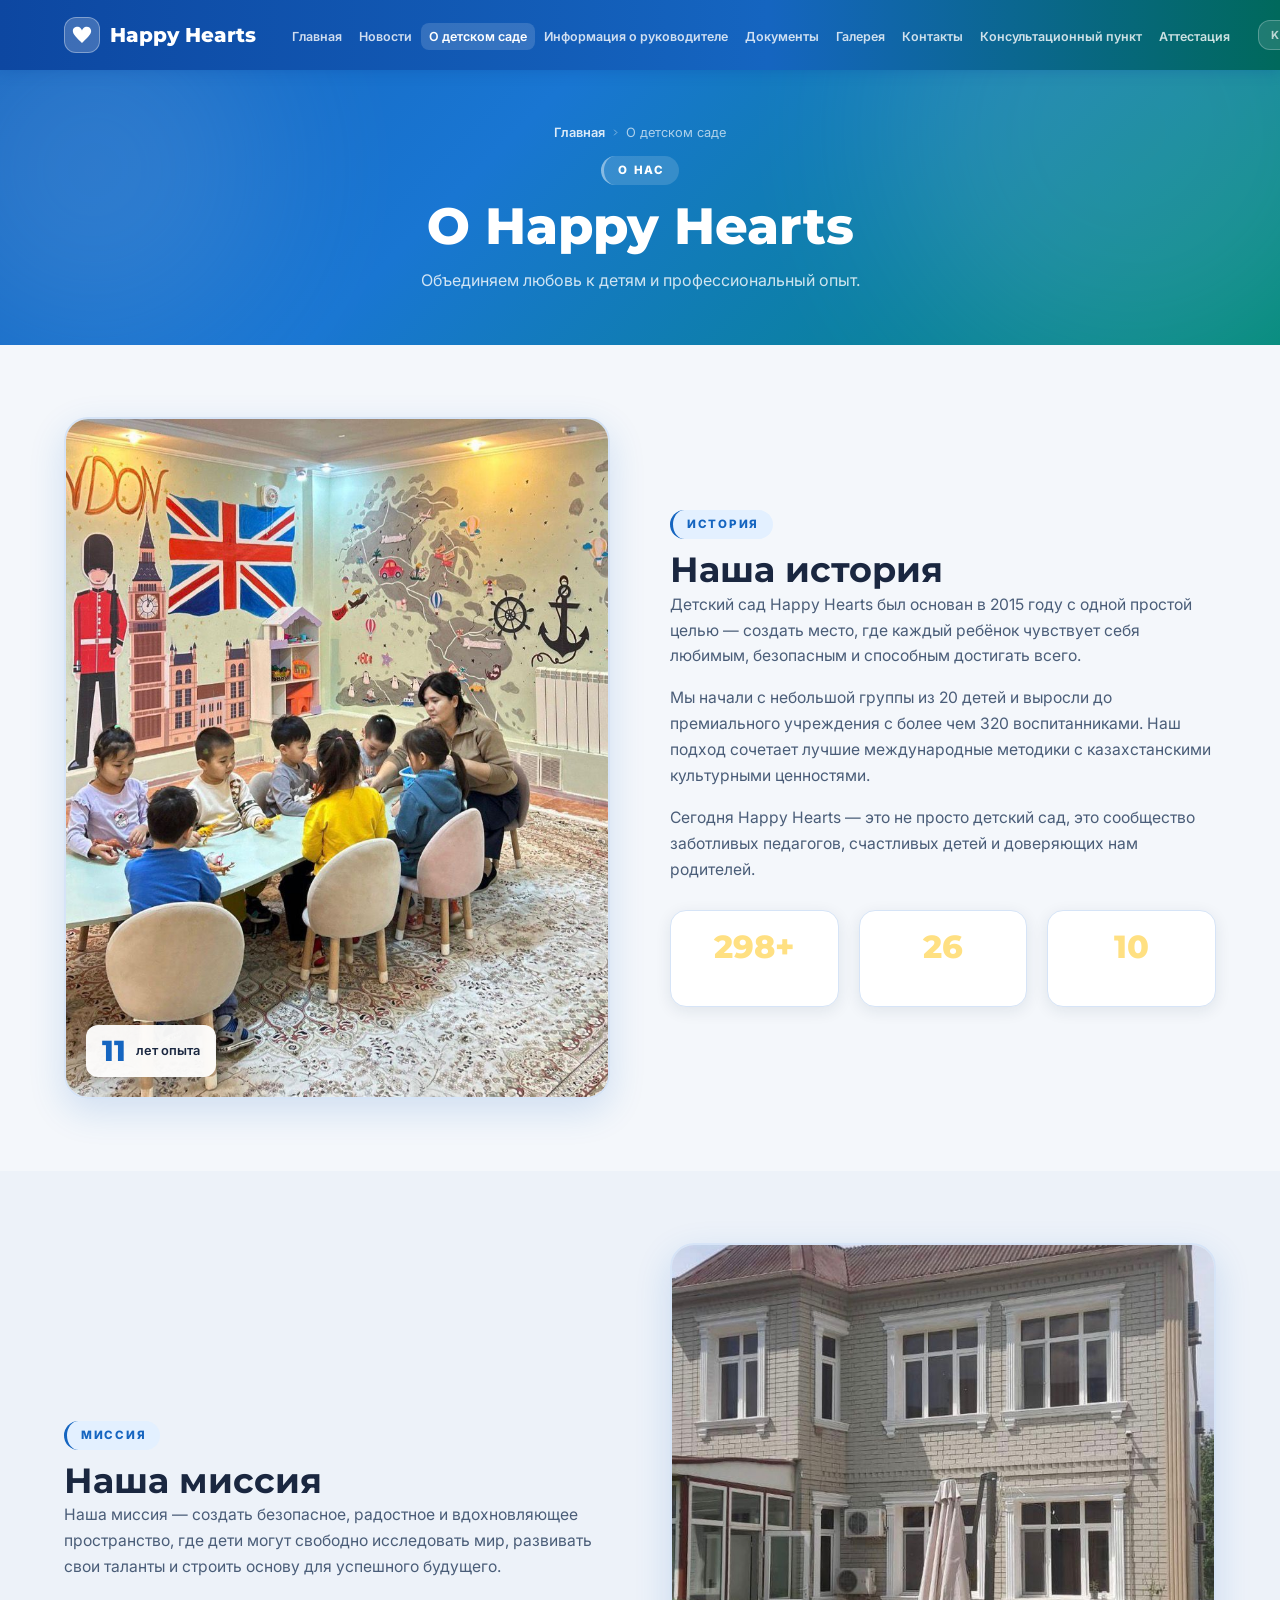
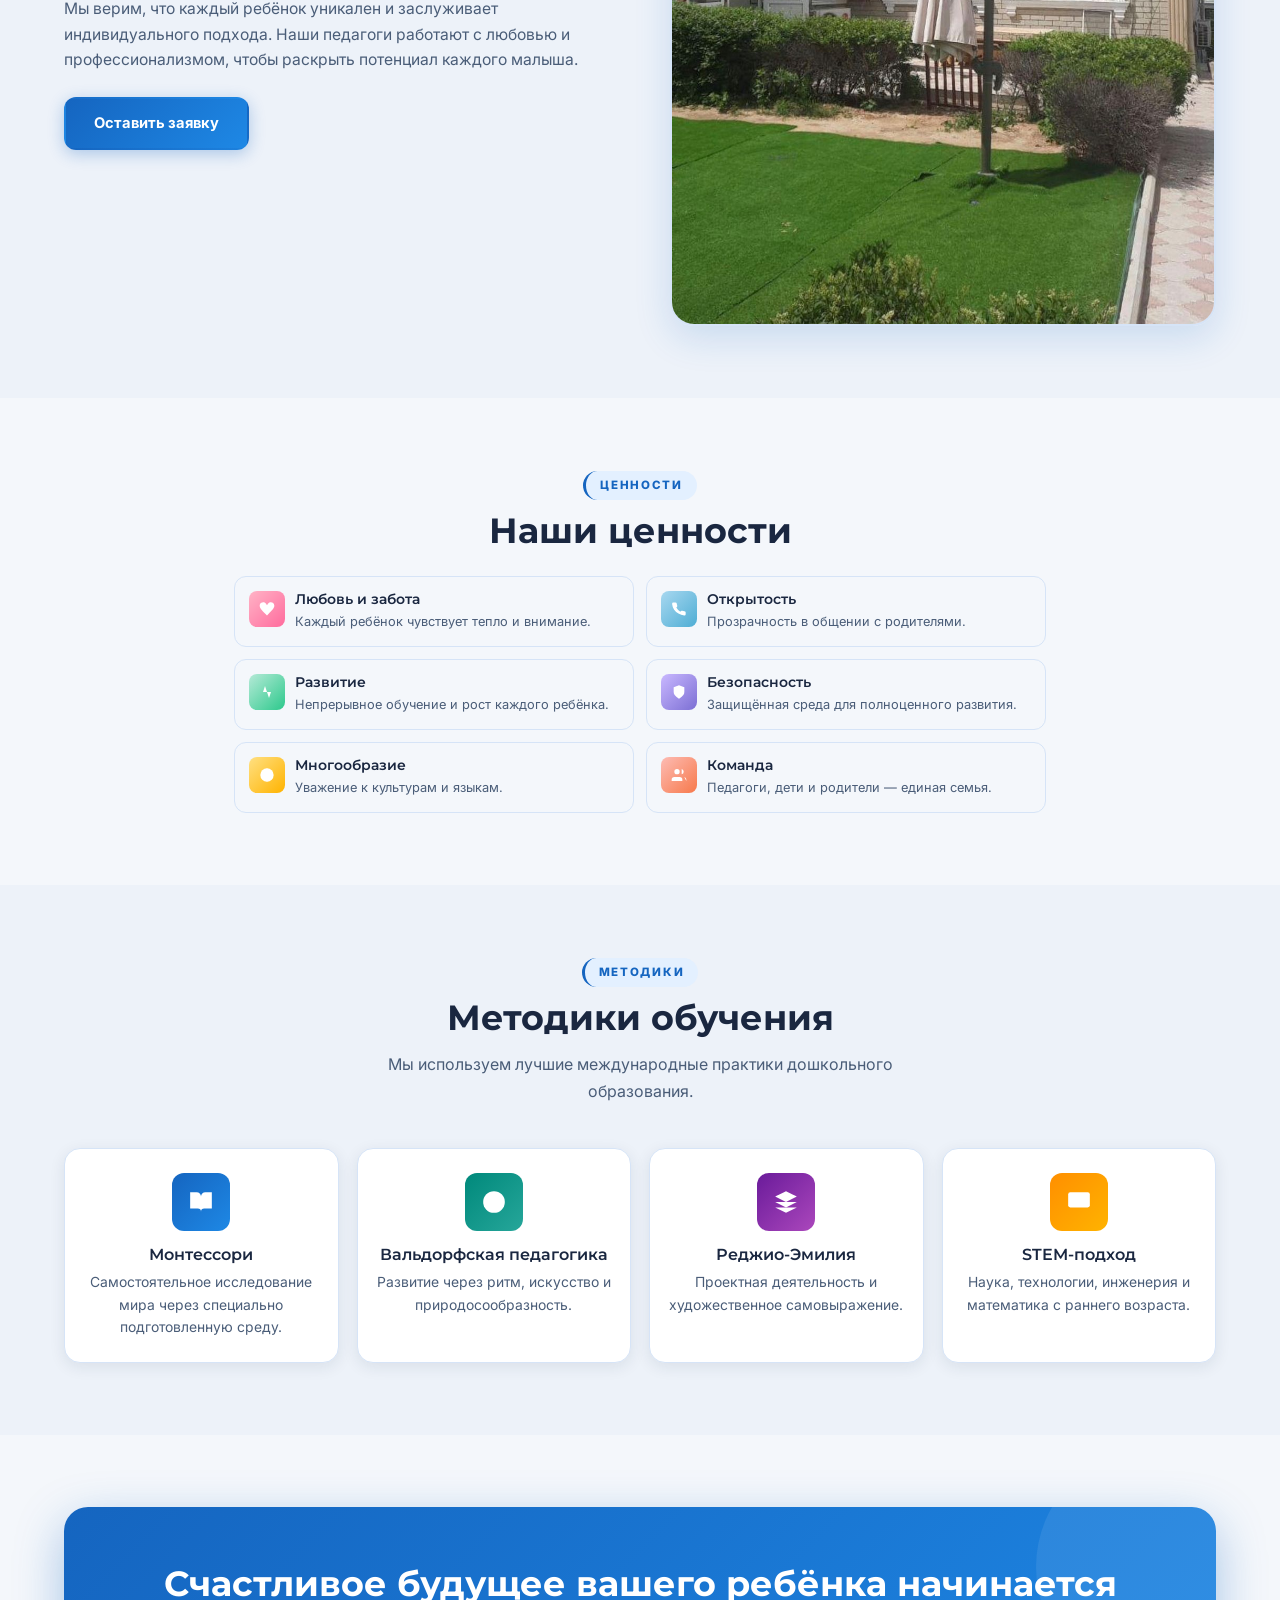
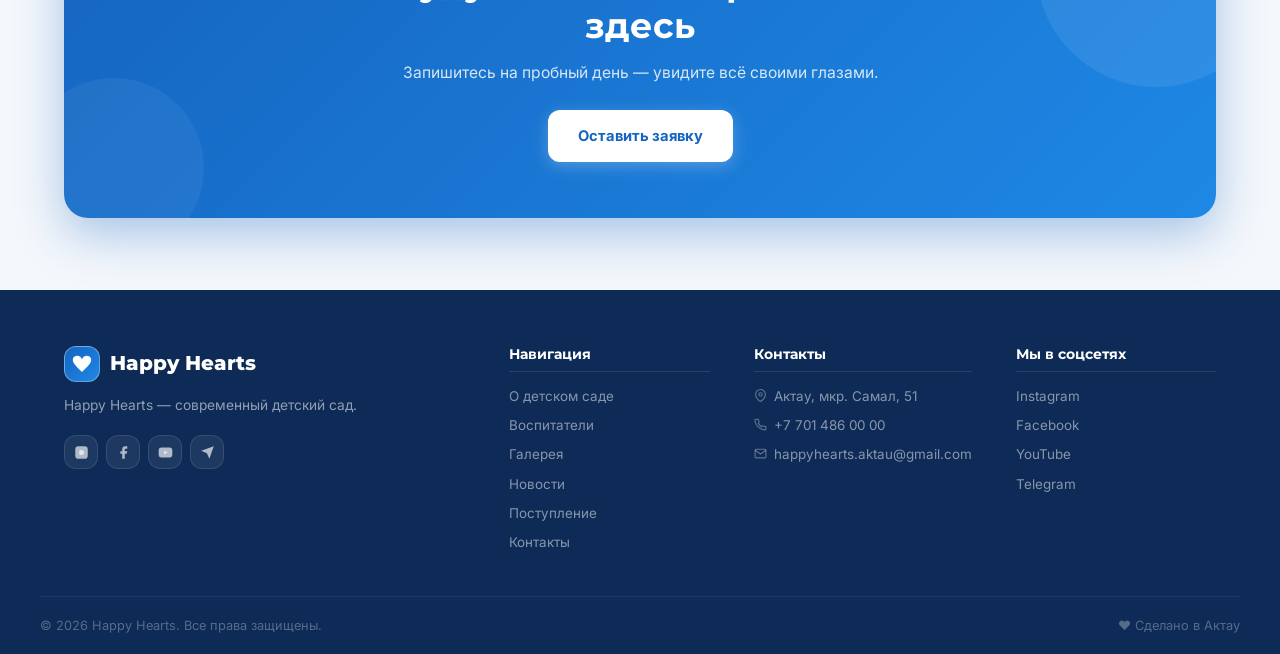
==== public/about.html @ 76f7603a "feat: restructure nav to match sad36sko government style (KZ/RU only) - New navigation: Home, News, " ====
﻿<!DOCTYPE html>
<html lang="ru" data-theme="light">
<head>
  <meta charset="UTF-8">
  <meta name="viewport" content="width=device-width, initial-scale=1.0">
  <title>О нас — Happy Hearts Kindergarten</title>
  <meta name="description" content="История, миссия, ценности и методики обучения Happy Hearts.">
  <link rel="icon" type="image/svg+xml" href="data:image/svg+xml,%3Csvg xmlns='http://www.w3.org/2000/svg' viewBox='0 0 100 100'%3E%3Ctext y='80' font-size='80'%3E🌸%3C/text%3E%3C/svg%3E">
  <link rel="stylesheet" href="css/style.css">
</head>
<body>
<div class="progress-bar"></div>
<div class="loader"><div class="loader-logo">💜 Happy Hearts</div><div class="loader-dots"><div class="loader-dot"></div><div class="loader-dot"></div><div class="loader-dot"></div></div></div>

<header class="header">
  <div class="container nav">
    <a href="index.html" class="logo"><div class="logo-icon"><svg viewBox="0 0 24 24"><path d="M12 21.593c-5.63-5.539-11-10.297-11-14.402 0-3.791 3.068-5.191 5.281-5.191 1.312 0 4.151.501 5.719 4.457 1.59-3.968 4.464-4.447 5.726-4.447 2.54 0 5.274 1.621 5.274 5.181 0 4.069-5.136 8.625-11 14.402z"/></svg></div>Happy Hearts</a>
    <ul class="nav-links">
      <li><a href="index.html" data-i18n="nav.home">Главная</a></li>
      <li><a href="news.html" data-i18n="nav.news">Новости</a></li>
      <li><a href="about.html" class="active" data-i18n="nav.about">О детском саде</a></li>
      <li><a href="director.html" data-i18n="nav.director">О руководителе</a></li>
      <li><a href="documents.html" data-i18n="nav.documents">Документы</a></li>
      <li><a href="gallery.html" data-i18n="nav.gallery">Галерея</a></li>
      <li><a href="contacts.html" data-i18n="nav.contacts">Контакты</a></li>
      <li><a href="consult.html" data-i18n="nav.consult">Консультационный пункт</a></li>
      <li><a href="attest.html" data-i18n="nav.attest">Аттестация</a></li>
    </ul>
    <div class="nav-actions">
      <div class="lang-switch"><button data-lang="kk">KZ</button><button data-lang="ru" class="active">RU</button></div>
      <button class="burger" aria-label="Menu"><span></span><span></span><span></span></button>
    </div>
  </div>
</header>
<nav class="mobile-menu">
  <a href="index.html" data-i18n="nav.home">Главная</a>
  <a href="news.html" data-i18n="nav.news">Новости</a>
  <a href="about.html" class="active" data-i18n="nav.about">О детском саде</a>
  <a href="director.html" data-i18n="nav.director">О руководителе</a>
  <a href="documents.html" data-i18n="nav.documents">Документы</a>
  <a href="gallery.html" data-i18n="nav.gallery">Галерея</a>
  <a href="contacts.html" data-i18n="nav.contacts">Контакты</a>
  <a href="consult.html" data-i18n="nav.consult">Консультационный пункт</a>
  <a href="attest.html" data-i18n="nav.attest">Аттестация</a>
  <div class="mobile-menu-footer"><div class="lang-switch"><button data-lang="kk">KZ</button><button data-lang="ru" class="active">RU</button></div></div>
</nav>

<!-- Page Hero -->
<section class="page-hero">
  <div class="blob blob-1"></div>
  <div class="blob blob-2"></div>
  <div class="container">
    <div class="breadcrumb">
      <a href="index.html" data-i18n="nav.home">Главная</a>
      <svg viewBox="0 0 24 24"><polyline points="9 18 15 12 9 6"/></svg>
      <span data-i18n="nav.about">О нас</span>
    </div>
    <span class="section-eyebrow" data-i18n="about.eyebrow">О НАС</span>
    <h1 data-i18n="about.title">О Happy Hearts</h1>
    <p data-i18n="about.sub">Объединяем любовь к детям и профессиональный опыт.</p>
  </div>
</section>

<!-- History -->
<section class="section">
  <div class="container">
    <div class="about-split">
      <div class="reveal-left">
        <div class="about-img-wrap">
          <img src="images/photo12.jpg" alt="Здание Happy Hearts" loading="lazy">
          <div class="about-img-badge">
            <div class="about-num">11</div>
            <div class="about-lbl">лет опыта</div>
          </div>
        </div>
      </div>
      <div class="reveal-right">
        <span class="section-eyebrow" data-i18n="about.history.eyebrow">ИСТОРИЯ</span>
        <h2 data-i18n="about.history.title">Наша история</h2>
        <p style="margin-bottom:16px">Детский сад Happy Hearts был основан в 2015 году с одной простой целью — создать место, где каждый ребёнок чувствует себя любимым, безопасным и способным достигать всего.</p>
        <p style="margin-bottom:16px">Мы начали с небольшой группы из 20 детей и выросли до премиального учреждения с более чем 320 воспитанниками. Наш подход сочетает лучшие международные методики с казахстанскими культурными ценностями.</p>
        <p>Сегодня Happy Hearts — это не просто детский сад, это сообщество заботливых педагогов, счастливых детей и доверяющих нам родителей.</p>
        <div style="display:flex;gap:20px;flex-wrap:wrap;margin-top:28px">
          <div class="glass-card" style="padding:20px 24px;flex:1;min-width:120px;text-align:center">
            <div class="stat-num" data-count="320"><span class="count-num">0</span><span>+</span></div>
            <div class="stat-label" data-i18n="hero.stat1">Счастливых детей</div>
          </div>
          <div class="glass-card" style="padding:20px 24px;flex:1;min-width:120px;text-align:center">
            <div class="stat-num" data-count="28"><span class="count-num">0</span></div>
            <div class="stat-label" data-i18n="hero.stat2">Воспитателей</div>
          </div>
          <div class="glass-card" style="padding:20px 24px;flex:1;min-width:120px;text-align:center">
            <div class="stat-num" data-count="11"><span class="count-num">0</span></div>
            <div class="stat-label" data-i18n="hero.stat3">Лет опыта</div>
          </div>
        </div>
      </div>
    </div>
  </div>
</section>

<!-- Mission -->
<section class="section section--alt">
  <div class="container">
    <div class="about-split" style="direction:ltr">
      <div class="reveal-left">
        <span class="section-eyebrow" data-i18n="about.mission.eyebrow">МИССИЯ</span>
        <h2 data-i18n="about.mission.title">Наша миссия</h2>
        <p style="margin-bottom:16px">Наша миссия — создать безопасное, радостное и вдохновляющее пространство, где дети могут свободно исследовать мир, развивать свои таланты и строить основу для успешного будущего.</p>
        <p style="margin-bottom:24px">Мы верим, что каждый ребёнок уникален и заслуживает индивидуального подхода. Наши педагоги работают с любовью и профессионализмом, чтобы раскрыть потенциал каждого малыша.</p>
        <a href="admissions.html" class="btn btn-primary" data-i18n="cta.btn">Оставить заявку</a>
      </div>
      <div class="reveal-right">
        <div class="about-img-wrap">
          <img src="images/photo11.jpg" alt="Занятие в Happy Hearts" loading="lazy">
        </div>
      </div>
    </div>
  </div>
</section>

<!-- Values -->
<section class="section">
  <div class="container text-center">
    <span class="section-eyebrow reveal" data-i18n="about.values.eyebrow">ЦЕННОСТИ</span>
    <h2 class="section-title reveal" data-i18n="about.values.title">Наши ценности</h2>
  </div>
  <div class="container" style="max-width:860px">
    <div class="values-grid">
      <div class="value-item reveal">
        <div class="value-icon" style="background:linear-gradient(135deg,#FFB3C6,#FF6B9D)"><svg viewBox="0 0 24 24"><path d="M12 21.593c-5.63-5.539-11-10.297-11-14.402 0-3.791 3.068-5.191 5.281-5.191 1.312 0 4.151.501 5.719 4.457 1.59-3.968 4.464-4.447 5.726-4.447 2.54 0 5.274 1.621 5.274 5.181 0 4.069-5.136 8.625-11 14.402z"/></svg></div>
        <div class="value-text"><h4>Любовь и забота</h4><p>Каждый ребёнок чувствует тепло и внимание.</p></div>
      </div>
      <div class="value-item reveal">
        <div class="value-icon" style="background:linear-gradient(135deg,#A8D8F0,#4EADD4)"><svg viewBox="0 0 24 24"><path d="M22 16.92v3a2 2 0 0 1-2.18 2 19.79 19.79 0 0 1-8.63-3.07A19.5 19.5 0 0 1 4.69 13a19.79 19.79 0 0 1-3.07-8.67A2 2 0 0 1 3.6 2.18h3a2 2 0 0 1 2 1.72c.127.96.361 1.903.7 2.81a2 2 0 0 1-.45 2.11L7.91 9.91a16 16 0 0 0 6.09 6.09l.91-.91a2 2 0 0 1 2.11-.45c.907.339 1.85.573 2.81.7A2 2 0 0 1 22 16.92z"/></svg></div>
        <div class="value-text"><h4>Открытость</h4><p>Прозрачность в общении с родителями.</p></div>
      </div>
      <div class="value-item reveal">
        <div class="value-icon" style="background:linear-gradient(135deg,#B5EAD7,#2DC98C)"><svg viewBox="0 0 24 24"><polyline points="22 12 18 12 15 21 9 3 6 12 2 12"/></svg></div>
        <div class="value-text"><h4>Развитие</h4><p>Непрерывное обучение и рост каждого ребёнка.</p></div>
      </div>
      <div class="value-item reveal">
        <div class="value-icon" style="background:linear-gradient(135deg,#C9B8FF,#7C6FD4)"><svg viewBox="0 0 24 24"><path d="M12 22s8-4 8-10V5l-8-3-8 3v7c0 6 8 10 8 10z"/></svg></div>
        <div class="value-text"><h4>Безопасность</h4><p>Защищённая среда для полноценного развития.</p></div>
      </div>
      <div class="value-item reveal">
        <div class="value-icon" style="background:linear-gradient(135deg,#FFE082,#FFB300)"><svg viewBox="0 0 24 24"><circle cx="12" cy="12" r="10"/><line x1="2" y1="12" x2="22" y2="12"/><path d="M12 2a15.3 15.3 0 0 1 4 10 15.3 15.3 0 0 1-4 10 15.3 15.3 0 0 1-4-10 15.3 15.3 0 0 1 4-10z"/></svg></div>
        <div class="value-text"><h4>Многообразие</h4><p>Уважение к культурам и языкам.</p></div>
      </div>
      <div class="value-item reveal">
        <div class="value-icon" style="background:linear-gradient(135deg,#FDBCB4,#F7794B)"><svg viewBox="0 0 24 24"><path d="M17 21v-2a4 4 0 0 0-4-4H5a4 4 0 0 0-4 4v2"/><circle cx="9" cy="7" r="4"/><path d="M23 21v-2a4 4 0 0 0-3-3.87"/><path d="M16 3.13a4 4 0 0 1 0 7.75"/></svg></div>
        <div class="value-text"><h4>Команда</h4><p>Педагоги, дети и родители — единая семья.</p></div>
      </div>
    </div>
  </div>
</section>

<!-- Methods -->
<section class="section section--alt">
  <div class="container text-center">
    <span class="section-eyebrow reveal" data-i18n="about.methods.eyebrow">МЕТОДИКИ</span>
    <h2 class="section-title reveal" data-i18n="about.methods.title">Методики обучения</h2>
    <p class="section-subtitle reveal">Мы используем лучшие международные практики дошкольного образования.</p>
  </div>
  <div class="container features-grid">
    <div class="feature-card reveal">
      <div class="feature-icon fi-1"><svg viewBox="0 0 24 24"><path d="M2 3h6a4 4 0 0 1 4 4v14a3 3 0 0 0-3-3H2z"/><path d="M22 3h-6a4 4 0 0 0-4 4v14a3 3 0 0 1 3-3h7z"/></svg></div>
      <h3>Монтессори</h3>
      <p>Самостоятельное исследование мира через специально подготовленную среду.</p>
    </div>
    <div class="feature-card reveal">
      <div class="feature-icon fi-2"><svg viewBox="0 0 24 24"><circle cx="12" cy="12" r="10"/><polyline points="12 6 12 12 16 14"/></svg></div>
      <h3>Вальдорфская педагогика</h3>
      <p>Развитие через ритм, искусство и природосообразность.</p>
    </div>
    <div class="feature-card reveal">
      <div class="feature-icon fi-3"><svg viewBox="0 0 24 24"><polygon points="12 2 2 7 12 12 22 7 12 2"/><polyline points="2 17 12 22 22 17"/><polyline points="2 12 12 17 22 12"/></svg></div>
      <h3>Реджио-Эмилия</h3>
      <p>Проектная деятельность и художественное самовыражение.</p>
    </div>
    <div class="feature-card reveal">
      <div class="feature-icon fi-4"><svg viewBox="0 0 24 24"><rect x="2" y="3" width="20" height="14" rx="2"/><line x1="8" y1="21" x2="16" y2="21"/><line x1="12" y1="17" x2="12" y2="21"/></svg></div>
      <h3>STEM-подход</h3>
      <p>Наука, технологии, инженерия и математика с раннего возраста.</p>
    </div>
  </div>
</section>

<!-- CTA -->
<section class="section">
  <div class="container">
    <div class="cta-block reveal">
      <h2 data-i18n="cta.title">Счастливое будущее вашего ребёнка начинается здесь</h2>
      <p data-i18n="cta.sub">Запишитесь на пробный день — увидите всё своими глазами.</p>
      <a href="admissions.html" class="btn btn-white" data-i18n="cta.btn">Оставить заявку</a>
    </div>
  </div>
</section>

<!-- Footer -->
<footer class="footer">
  <div class="container footer-grid">
    <div class="footer-brand">
      <a href="index.html" class="logo"><div class="logo-icon"><svg viewBox="0 0 24 24"><path d="M12 21.593c-5.63-5.539-11-10.297-11-14.402 0-3.791 3.068-5.191 5.281-5.191 1.312 0 4.151.501 5.719 4.457 1.59-3.968 4.464-4.447 5.726-4.447 2.54 0 5.274 1.621 5.274 5.181 0 4.069-5.136 8.625-11 14.402z"/></svg></div>Happy Hearts</a>
      <p class="footer-desc" data-i18n="footer.about">Happy Hearts — современный детский сад.</p>
      <div class="footer-socials">
        <a href="#" class="footer-social-btn" aria-label="Instagram"><svg viewBox="0 0 24 24"><rect x="2" y="2" width="20" height="20" rx="5"/><path d="M16 11.37A4 4 0 1 1 12.63 8 4 4 0 0 1 16 11.37z"/><line x1="17.5" y1="6.5" x2="17.51" y2="6.5"/></svg></a>
        <a href="#" class="footer-social-btn" aria-label="Facebook"><svg viewBox="0 0 24 24"><path d="M18 2h-3a5 5 0 0 0-5 5v3H7v4h3v8h4v-8h3l1-4h-4V7a1 1 0 0 1 1-1h3z"/></svg></a>
        <a href="#" class="footer-social-btn" aria-label="YouTube"><svg viewBox="0 0 24 24"><path d="M22.54 6.42a2.78 2.78 0 0 0-1.95-1.96C18.88 4 12 4 12 4s-6.88 0-8.59.46a2.78 2.78 0 0 0-1.95 1.96A29 29 0 0 0 1 12a29 29 0 0 0 .46 5.58A2.78 2.78 0 0 0 3.41 19.54C5.12 20 12 20 12 20s6.88 0 8.59-.46a2.78 2.78 0 0 0 1.95-1.96A29 29 0 0 0 23 12a29 29 0 0 0-.46-5.58z"/><polygon points="9.75 15.02 15.5 12 9.75 8.98 9.75 15.02"/></svg></a>
        <a href="#" class="footer-social-btn" aria-label="Telegram"><svg viewBox="0 0 24 24"><path d="M22 2L11 13"/><path d="M22 2L15 22 11 13 2 9l20-7z"/></svg></a>
      </div>
    </div>
    <div class="footer-col"><h4 data-i18n="footer.nav">Навигация</h4><ul><li><a href="about.html" data-i18n="nav.about">О нас</a></li><li><a href="teachers.html" data-i18n="nav.teachers">Воспитатели</a></li><li><a href="gallery.html" data-i18n="nav.gallery">Галерея</a></li><li><a href="news.html" data-i18n="nav.news">Новости</a></li><li><a href="admissions.html" data-i18n="nav.admissions">Поступление</a></li><li><a href="contacts.html" data-i18n="nav.contacts">Контакты</a></li></ul></div>
    <div class="footer-col"><h4 data-i18n="footer.contact">Контакты</h4><ul><li><svg viewBox="0 0 24 24"><path d="M21 10c0 7-9 13-9 13s-9-6-9-13a9 9 0 0 1 18 0z"/><circle cx="12" cy="10" r="3"/></svg><span data-i18n="contact.addr.v">Актау, мкр. Самал, 51</span></li><li><svg viewBox="0 0 24 24"><path d="M22 16.92v3a2 2 0 0 1-2.18 2 19.79 19.79 0 0 1-8.63-3.07A19.5 19.5 0 0 1 4.69 13a19.79 19.79 0 0 1-3.07-8.67A2 2 0 0 1 3.6 2.18h3a2 2 0 0 1 2 1.72 12.84 12.84 0 0 0 .7 2.81 2 2 0 0 1-.45 2.11L7.91 9.91a16 16 0 0 0 6.09 6.09l.91-.91a2 2 0 0 1 2.11-.45 12.84 12.84 0 0 0 2.81.7A2 2 0 0 1 22 16.92z"/></svg><span data-i18n="contact.phone.v">+7 701 486 00 00</span></li><li><svg viewBox="0 0 24 24"><path d="M4 4h16c1.1 0 2 .9 2 2v12c0 1.1-.9 2-2 2H4c-1.1 0-2-.9-2-2V6c0-1.1.9-2 2-2z"/><polyline points="22,6 12,13 2,6"/></svg><span data-i18n="contact.email.v">happyhearts.aktau@gmail.com</span></li></ul></div>
    <div class="footer-col"><h4 data-i18n="footer.social">Мы в соцсетях</h4><ul><li><a href="#">Instagram</a></li><li><a href="#">Facebook</a></li><li><a href="#">YouTube</a></li><li><a href="#">Telegram</a></li></ul></div>
  </div>
  <div class="container footer-bottom"><span data-i18n="footer.copy">© 2026 Happy Hearts. Все права защищены.</span><span data-i18n="footer.made">❤️ Сделано в Алматы</span></div>
</footer>

<a class="wa-btn" href="https://wa.me/77014860000" target="_blank" rel="noopener" aria-label="WhatsApp"><div class="wa-icon"><svg viewBox="0 0 24 24"><path d="M17.5 14.4c-.3-.1-1.7-.8-2-.9-.3-.1-.5-.1-.7.1-.2.3-.7.9-.9 1.1-.2.2-.3.2-.6.1-1.7-.9-2.9-1.6-4.1-3.6-.3-.5.3-.5.9-1.6.1-.2.1-.4 0-.5 0-.1-.7-1.6-.9-2.2-.2-.6-.5-.5-.7-.5h-.6c-.2 0-.5.1-.8.4s-1.1 1-1.1 2.5 1.1 2.9 1.3 3.1c.2.3 2.2 3.4 5.4 4.8.7.3 1.3.5 1.8.6.7.2 1.4.2 1.9.1.6-.1 1.7-.7 2-1.4.2-.7.2-1.2.2-1.4-.1-.1-.3-.2-.6-.3zM12 2C6.5 2 2 6.5 2 12c0 1.8.5 3.4 1.3 4.9L2 22l5.3-1.3c1.4.7 3 1.1 4.7 1.1 5.5 0 10-4.5 10-10S17.5 2 12 2zm0 18c-1.5 0-3-.4-4.3-1.2l-.3-.2-3.1.8.8-3-.2-.3C4.4 14.9 4 13.5 4 12c0-4.4 3.6-8 8-8s8 3.6 8 8-3.6 8-8 8z"/></svg></div><span class="wa-tooltip" data-i18n="wa.tooltip">Написать в WhatsApp</span></a>
<button class="back-top" aria-label="Back to top"><svg viewBox="0 0 24 24"><polyline points="18 15 12 9 6 15"/></svg></button>
<script src="js/script.js"></script>
</body>
</html>
---- public/css/style.css ----
/* ============================================================
   HAPPY HEARTS KINDERGARTEN — Design System
   Style: Clean government-inspired, blue/green, modern & neat
   Fonts: Nunito (body) + Baloo 2 (headings)
   ============================================================ */

@import url('https://fonts.googleapis.com/css2?family=Inter:wght@300;400;500;600;700;800&family=Montserrat:wght@600;700;800&display=swap');

/* ── CSS Variables ── */
:root {
  --primary:       #1565C0;
  --primary-light: #1E88E5;
  --primary-pale:  #E3F0FF;
  --secondary:     #00897B;
  --secondary-light:#26A69A;
  --secondary-pale:#E0F5F3;
  --accent:        #FF8F00;
  --accent-pale:   #FFF8E1;
  --red:           #E53935;

  --bg:            #F4F7FB;
  --bg-alt:        #EDF2F9;
  --surface:       #FFFFFF;
  --surface-glass: rgba(255,255,255,0.85);
  --border:        #D6E4F7;
  --border-light:  rgba(255,255,255,0.7);

  --text:          #1A2740;
  --text-muted:    #4A5D78;
  --text-light:    #8FA3BF;

  --shadow-sm:  0 2px 8px rgba(21,101,192,0.08);
  --shadow-md:  0 6px 20px rgba(21,101,192,0.12);
  --shadow-lg:  0 12px 36px rgba(21,101,192,0.16);
  --shadow-card:0 4px 16px rgba(26,39,64,0.09);

  --r-sm:  8px;
  --r-md:  12px;
  --r-lg:  16px;
  --r-xl:  24px;
  --r-full:9999px;

  --grad-primary:  linear-gradient(135deg,#1565C0,#1E88E5);
  --grad-secondary:linear-gradient(135deg,#00897B,#26A69A);
  --grad-hero:     linear-gradient(135deg,#1565C0 0%,#1976D2 40%,#00897B 100%);
  --grad-header:   linear-gradient(90deg,#0D47A1 0%,#1565C0 60%,#00695C 100%);
  --grad-card:     #FFFFFF;
  --grad-accent:   linear-gradient(135deg,#FF8F00,#FFB300);

  --t-fast:0.15s ease;
  --t-mid: 0.25s ease;
  --t-slow:0.4s ease;

  --z-base:10;--z-dropdown:20;--z-sticky:30;--z-modal:50;--z-toast:60;
  --nav-h:70px;
  --container:1200px;
}

[data-theme="dark"] {
  --bg:            #111827;
  --bg-alt:        #1A2540;
  --surface:       #1F2D45;
  --surface-glass: rgba(31,45,69,0.9);
  --border:        rgba(30,136,229,0.2);
  --border-light:  rgba(255,255,255,0.06);
  --text:          #E8F0FE;
  --text-muted:    #90A8C3;
  --text-light:    #4A6080;
  --shadow-sm:     0 2px 8px rgba(0,0,0,0.3);
  --shadow-md:     0 6px 20px rgba(0,0,0,0.4);
  --shadow-lg:     0 12px 36px rgba(0,0,0,0.5);
  --shadow-card:   0 4px 16px rgba(0,0,0,0.35);
  --grad-card:     #1F2D45;
  --primary-pale:  rgba(30,136,229,0.12);
  --secondary-pale:rgba(38,166,154,0.12);
  --accent-pale:   rgba(255,143,0,0.12);
  --bg-alt:        #162035;
}

/* ── Reset ── */
*,*::before,*::after{box-sizing:border-box;margin:0;padding:0}
html{scroll-behavior:smooth;font-size:16px}
body{font-family:'Inter',sans-serif;background:var(--bg);color:var(--text);line-height:1.65;overflow-x:hidden;transition:background var(--t-slow),color var(--t-slow)}
img{display:block;max-width:100%}
a{text-decoration:none;color:inherit}
ul{list-style:none}
button{cursor:pointer;border:none;background:none;font-family:inherit}
input,textarea,select{font-family:inherit}

/* ── Typography ── */
h1,h2,h3,h4,h5,h6{font-family:'Montserrat',sans-serif;line-height:1.2;color:var(--text)}
h1{font-size:clamp(2rem,5vw,3.2rem);font-weight:800}
h2{font-size:clamp(1.5rem,3vw,2.2rem);font-weight:700}
h3{font-size:clamp(1.1rem,2vw,1.35rem);font-weight:600}
h4{font-size:1.05rem;font-weight:600}
p{color:var(--text-muted);font-size:0.98rem}

/* ── Layout ── */
.container{max-width:var(--container);margin:0 auto;padding:0 24px}
.section{padding:72px 0;position:relative}
.section--alt{background:var(--bg-alt)}
.text-center{text-align:center}
.mt-32{margin-top:32px}

.section-eyebrow{display:inline-block;font-family:'Inter',sans-serif;font-weight:800;font-size:0.72rem;letter-spacing:0.15em;text-transform:uppercase;color:var(--primary);background:var(--primary-pale);padding:5px 14px;border-radius:var(--r-full);margin-bottom:10px;border-left:3px solid var(--primary)}
.section-title{margin-bottom:12px}
.section-subtitle{max-width:560px;margin:0 auto 44px;font-size:1rem}

/* ── Buttons ── */
.btn{display:inline-flex;align-items:center;gap:8px;padding:12px 28px;border-radius:var(--r-md);font-family:'Inter',sans-serif;font-weight:700;font-size:0.92rem;transition:all var(--t-mid);cursor:pointer;white-space:nowrap;border:2px solid transparent}
.btn:active{transform:scale(0.97)}
.btn-primary{background:var(--grad-primary);color:#fff;box-shadow:0 4px 16px rgba(21,101,192,0.3)}
.btn-primary:hover{transform:translateY(-2px);box-shadow:0 8px 24px rgba(21,101,192,0.4)}
.btn-secondary{background:var(--grad-secondary);color:#fff;box-shadow:0 4px 16px rgba(0,137,123,0.3)}
.btn-secondary:hover{transform:translateY(-2px);box-shadow:0 8px 24px rgba(0,137,123,0.4)}
.btn-ghost{background:var(--surface);color:var(--text);border-color:var(--border);box-shadow:var(--shadow-sm)}
.btn-ghost:hover{border-color:var(--primary);color:var(--primary);transform:translateY(-1px)}
.btn-outline{background:transparent;border-color:var(--primary);color:var(--primary)}
.btn-outline:hover{background:var(--primary);color:#fff;transform:translateY(-1px)}
.btn-white{background:#fff;color:var(--primary);box-shadow:0 4px 16px rgba(255,255,255,0.25)}
.btn-white:hover{transform:translateY(-2px);box-shadow:0 8px 24px rgba(255,255,255,0.35)}
.btn-accent{background:var(--grad-accent);color:#fff;box-shadow:0 4px 16px rgba(255,143,0,0.3)}
.btn-accent:hover{transform:translateY(-2px)}

/* ── Badges ── */
.badge{display:inline-flex;align-items:center;gap:4px;padding:3px 10px;border-radius:var(--r-full);font-size:0.72rem;font-weight:700}
.badge-blue{background:var(--primary-pale);color:var(--primary)}
.badge-green{background:var(--secondary-pale);color:var(--secondary)}
.badge-yellow{background:var(--accent-pale);color:var(--accent)}

/* ════════ LOADER ════════ */
.loader{position:fixed;inset:0;background:var(--primary);display:flex;flex-direction:column;align-items:center;justify-content:center;z-index:9999;transition:opacity 0.5s ease,visibility 0.5s ease}
.loader.hidden{opacity:0;visibility:hidden;pointer-events:none}
.loader-logo{font-family:'Montserrat',sans-serif;font-size:2rem;font-weight:800;color:#fff;margin-bottom:24px;animation:loaderPop 0.6s cubic-bezier(0.34,1.56,0.64,1) both}
.loader-dots{display:flex;gap:8px}
.loader-dot{width:10px;height:10px;background:rgba(255,255,255,0.6);border-radius:50%;animation:loaderBounce 0.8s ease-in-out infinite}
.loader-dot:nth-child(2){animation-delay:0.15s;background:rgba(255,255,255,0.8)}
.loader-dot:nth-child(3){animation-delay:0.3s;background:#fff}
@keyframes loaderPop{from{opacity:0;transform:scale(0.6)}to{opacity:1;transform:scale(1)}}
@keyframes loaderBounce{0%,100%{transform:translateY(0)}50%{transform:translateY(-10px)}}

/* ════════ PROGRESS BAR ════════ */
.progress-bar{position:fixed;top:0;left:0;height:3px;background:var(--accent);z-index:9998;width:0%;transition:width 0.1s linear}

/* ════════ HEADER ════════ */
.header{position:fixed;top:0;left:0;right:0;height:var(--nav-h);z-index:var(--z-sticky);background:var(--grad-header);box-shadow:0 2px 12px rgba(13,71,161,0.25);transition:all var(--t-slow)}
.header.scrolled{box-shadow:0 4px 20px rgba(13,71,161,0.35)}
.nav{display:flex;align-items:center;height:var(--nav-h);gap:20px}
.logo{display:flex;align-items:center;gap:10px;font-family:'Montserrat',sans-serif;font-weight:800;font-size:1.25rem;color:#fff;flex-shrink:0;transition:opacity var(--t-fast)}
.logo:hover{opacity:0.9}
.logo-icon{width:36px;height:36px;background:rgba(255,255,255,0.2);border-radius:var(--r-md);display:flex;align-items:center;justify-content:center;flex-shrink:0;border:1.5px solid rgba(255,255,255,0.35)}
.logo-icon svg{width:20px;height:20px;fill:#fff}
.nav-links{display:flex;align-items:center;gap:1px;margin-left:8px;flex-wrap:nowrap}
.nav-links a{padding:6px 8px;border-radius:var(--r-sm);font-weight:600;font-size:0.78rem;color:rgba(255,255,255,0.8);transition:all var(--t-fast);white-space:nowrap}
.nav-links a:hover,.nav-links a.active{color:#fff;background:rgba(255,255,255,0.15)}
.nav-actions{display:flex;align-items:center;gap:8px;flex-shrink:0}
.lang-switch{display:flex;align-items:center;background:rgba(255,255,255,0.12);border:1.5px solid rgba(255,255,255,0.25);border-radius:var(--r-md);padding:3px;gap:2px}
.lang-switch button{padding:4px 9px;border-radius:var(--r-sm);font-size:0.7rem;font-weight:700;color:rgba(255,255,255,0.7);transition:all var(--t-fast);letter-spacing:0.05em}
.lang-switch button.active,.lang-switch button:hover{background:rgba(255,255,255,0.25);color:#fff}
.theme-toggle{width:36px;height:36px;border-radius:var(--r-md);background:rgba(255,255,255,0.12);border:1.5px solid rgba(255,255,255,0.25);display:flex;align-items:center;justify-content:center;color:rgba(255,255,255,0.8);transition:all var(--t-fast)}
.theme-toggle:hover{background:rgba(255,255,255,0.25);color:#fff}
.theme-toggle svg{width:17px;height:17px;stroke:currentColor;fill:none;stroke-width:2}
.burger{display:none;width:36px;height:36px;border-radius:var(--r-md);background:rgba(255,255,255,0.12);border:1.5px solid rgba(255,255,255,0.25);flex-direction:column;align-items:center;justify-content:center;gap:4px}
.burger span{display:block;width:17px;height:2px;background:#fff;border-radius:2px;transition:all var(--t-mid)}
.burger.open span:nth-child(1){transform:translateY(6px) rotate(45deg)}
.burger.open span:nth-child(2){opacity:0;transform:scaleX(0)}
.burger.open span:nth-child(3){transform:translateY(-6px) rotate(-45deg)}
.mobile-menu{position:fixed;top:var(--nav-h);left:0;right:0;background:var(--primary);padding:12px 20px 20px;z-index:calc(var(--z-sticky) - 1);transform:translateY(-110%);transition:transform var(--t-slow);box-shadow:0 8px 24px rgba(13,71,161,0.3)}
.mobile-menu.open{transform:translateY(0)}
.mobile-menu a{display:block;padding:11px 14px;font-weight:600;color:rgba(255,255,255,0.85);border-radius:var(--r-md);transition:all var(--t-fast);font-size:0.92rem}
.mobile-menu a:hover,.mobile-menu a.active{color:#fff;background:rgba(255,255,255,0.15)}
.mobile-menu-footer{display:flex;align-items:center;justify-content:space-between;margin-top:12px;padding-top:12px;border-top:1px solid rgba(255,255,255,0.15)}

/* ════════ HERO ════════ */
.hero{min-height:100vh;background:var(--grad-hero);display:flex;align-items:center;padding-top:calc(var(--nav-h) + 40px);padding-bottom:72px;position:relative;overflow:hidden}
.blob{position:absolute;border-radius:50%;filter:blur(80px);opacity:0.15;pointer-events:none;animation:blobFloat 10s ease-in-out infinite}
.blob-1{width:500px;height:500px;background:#fff;top:-120px;right:-100px}
.blob-2{width:350px;height:350px;background:#fff;bottom:0;left:-80px;animation-delay:3s}
.blob-3{width:200px;height:200px;background:var(--accent);top:40%;left:40%;animation-delay:5s}
@keyframes blobFloat{0%,100%{transform:translate(0,0)}50%{transform:translate(15px,-15px)}}
.hero-inner{display:grid;grid-template-columns:1fr 1fr;align-items:center;gap:60px;position:relative;z-index:2}
.hero-badge{display:inline-flex;align-items:center;gap:6px;background:rgba(255,255,255,0.15);border:1.5px solid rgba(255,255,255,0.3);border-radius:var(--r-full);padding:7px 16px;font-size:0.8rem;font-weight:700;color:#fff;margin-bottom:18px;animation:fadeInDown 0.6s ease both}
.hero-title{font-size:clamp(2.2rem,5vw,3.4rem);font-weight:800;line-height:1.1;margin-bottom:18px;animation:fadeInUp 0.7s ease 0.1s both;color:#fff}
.hero-title .accent{color:#FFE082}
.hero-lead{font-size:1.05rem;max-width:480px;margin-bottom:28px;animation:fadeInUp 0.7s ease 0.2s both;line-height:1.7;color:rgba(255,255,255,0.88)}
.hero-cta{display:flex;gap:12px;flex-wrap:wrap;margin-bottom:44px;animation:fadeInUp 0.7s ease 0.3s both}
.hero-stats{display:flex;gap:28px;flex-wrap:wrap;animation:fadeInUp 0.7s ease 0.4s both}
.stat-num{font-family:'Montserrat',sans-serif;font-size:2rem;font-weight:800;color:#fff;line-height:1}
.stat-num span{color:#FFE082}
.stat-label{font-size:0.78rem;color:rgba(255,255,255,0.7);font-weight:600;margin-top:2px}
.hero-visual{position:relative;animation:fadeInRight 0.8s ease 0.2s both}
.hero-img-main{border-radius:var(--r-xl);overflow:hidden;box-shadow:0 20px 60px rgba(0,0,0,0.3);aspect-ratio:4/5;position:relative;border:3px solid rgba(255,255,255,0.2)}
.hero-img-main img{width:100%;height:100%;object-fit:cover}
.hero-img-second{position:absolute;bottom:-28px;left:-36px;width:50%;aspect-ratio:1;border-radius:var(--r-lg);overflow:hidden;box-shadow:0 12px 40px rgba(0,0,0,0.25);border:3px solid rgba(255,255,255,0.3);animation:floatCard 4s ease-in-out infinite}
.hero-img-second img{width:100%;height:100%;object-fit:cover}
.hero-card{position:absolute;background:rgba(255,255,255,0.95);border-radius:var(--r-md);padding:11px 16px;display:flex;align-items:center;gap:10px;box-shadow:0 8px 24px rgba(0,0,0,0.15);white-space:nowrap;z-index:3}
.hero-card-1{top:20px;left:-44px;animation:floatCard 3.5s ease-in-out infinite}
.hero-card-2{top:45%;right:-36px;animation:floatCard 4.5s ease-in-out 0.5s infinite}
.hero-card-icon{width:36px;height:36px;border-radius:var(--r-md);display:flex;align-items:center;justify-content:center;flex-shrink:0}
.hero-card-icon svg{width:18px;height:18px;fill:#fff}
.hero-card-title{font-weight:700;font-size:0.82rem;color:var(--text)}
.hero-card-sub{font-size:0.72rem;color:var(--text-muted)}
@keyframes floatCard{0%,100%{transform:translateY(0)}50%{transform:translateY(-8px)}}
@keyframes fadeInDown{from{opacity:0;transform:translateY(-20px)}to{opacity:1;transform:translateY(0)}}
@keyframes fadeInUp{from{opacity:0;transform:translateY(20px)}to{opacity:1;transform:translateY(0)}}
@keyframes fadeInRight{from{opacity:0;transform:translateX(30px)}to{opacity:1;transform:translateX(0)}}
@keyframes fadeInLeft{from{opacity:0;transform:translateX(-30px)}to{opacity:1;transform:translateX(0)}}
@keyframes fadeIn{from{opacity:0}to{opacity:1}}

/* Wave */
.wave-divider{display:block;margin-bottom:-4px}
.wave-divider svg{display:block;width:100%}

/* ════════ SCROLL REVEAL ════════ */
.reveal{opacity:0;transform:translateY(24px);transition:opacity 0.6s ease,transform 0.6s ease}
.reveal.visible{opacity:1;transform:translateY(0)}
.reveal-left{opacity:0;transform:translateX(-24px);transition:opacity 0.6s ease,transform 0.6s ease}
.reveal-left.visible{opacity:1;transform:translateX(0)}
.reveal-right{opacity:0;transform:translateX(24px);transition:opacity 0.6s ease,transform 0.6s ease}
.reveal-right.visible{opacity:1;transform:translateX(0)}
@media(prefers-reduced-motion:reduce){.reveal,.reveal-left,.reveal-right{opacity:1;transform:none;transition:none}}

/* ════════ CARDS ════════ */
.glass-card{background:var(--surface);border:1.5px solid var(--border);border-radius:var(--r-lg);box-shadow:var(--shadow-card);padding:24px;transition:transform var(--t-mid),box-shadow var(--t-mid)}
.glass-card:hover{transform:translateY(-4px);box-shadow:var(--shadow-md)}
.clay-card{background:var(--surface);border-radius:var(--r-lg);box-shadow:var(--shadow-md);border:1.5px solid var(--border);padding:24px;transition:transform var(--t-mid),box-shadow var(--t-mid)}
.clay-card:hover{transform:translateY(-4px);box-shadow:var(--shadow-lg)}

/* ════════ TOP INFO BAR ════════ */
.info-bar{background:var(--primary);color:rgba(255,255,255,0.85);font-size:0.78rem;font-weight:600;padding:7px 0;border-bottom:1px solid rgba(255,255,255,0.1);display:none}
.info-bar-inner{display:flex;align-items:center;justify-content:space-between;gap:16px}
.info-bar-item{display:flex;align-items:center;gap:5px}
.info-bar-item svg{width:12px;height:12px;stroke:rgba(255,255,255,0.7);fill:none;stroke-width:2;flex-shrink:0}

/* ════════ FEATURES ════════ */
.features-grid{display:grid;grid-template-columns:repeat(4,1fr);gap:18px}
@media(max-width:1024px){.features-grid{grid-template-columns:repeat(2,1fr)}}
@media(max-width:580px){.features-grid{grid-template-columns:1fr 1fr}}
.feature-card{background:var(--surface);border-radius:var(--r-lg);padding:24px 18px;box-shadow:var(--shadow-card);border:1.5px solid var(--border);transition:transform var(--t-mid),box-shadow var(--t-mid),border-color var(--t-mid);text-align:center;position:relative;overflow:hidden}
.feature-card::before{content:'';position:absolute;top:0;left:0;right:0;height:3px;background:var(--grad-primary);opacity:0;transition:opacity var(--t-mid)}
.feature-card:hover{transform:translateY(-6px);box-shadow:var(--shadow-lg);border-color:var(--primary)}
.feature-card:hover::before{opacity:1}
.feature-icon{width:58px;height:58px;border-radius:var(--r-md);display:flex;align-items:center;justify-content:center;margin:0 auto 14px}
.feature-icon svg{width:26px;height:26px;fill:#fff}
.fi-1{background:var(--grad-primary)}
.fi-2{background:var(--grad-secondary)}
.fi-3{background:linear-gradient(135deg,#6A1B9A,#AB47BC)}
.fi-4{background:var(--grad-accent)}
.fi-5{background:linear-gradient(135deg,#C62828,#EF5350)}
.fi-6{background:linear-gradient(135deg,#00695C,#26A69A)}
.feature-card h3{font-size:1rem;margin-bottom:7px}
.feature-card p{font-size:0.87rem;line-height:1.6}

/* ════════ PROGRAMS ════════ */
.programs-grid{display:grid;grid-template-columns:repeat(3,1fr);gap:20px}
@media(max-width:900px){.programs-grid{grid-template-columns:1fr 1fr}}
@media(max-width:580px){.programs-grid{grid-template-columns:1fr}}
.program-card{border-radius:var(--r-lg);overflow:hidden;background:var(--surface);box-shadow:var(--shadow-card);transition:transform var(--t-mid),box-shadow var(--t-mid);border:1.5px solid var(--border)}
.program-card:hover{transform:translateY(-6px);box-shadow:var(--shadow-lg)}
.program-img{position:relative;aspect-ratio:16/10;overflow:hidden}
.program-img img{width:100%;height:100%;object-fit:cover;transition:transform var(--t-slow)}
.program-card:hover .program-img img{transform:scale(1.05)}
.program-age{position:absolute;top:10px;left:10px;border-radius:var(--r-full);padding:4px 12px;font-size:0.75rem;font-weight:800;color:#fff;letter-spacing:0.03em}
.program-body{padding:18px}
.program-body h3{margin-bottom:7px;font-size:1.05rem}
.program-body p{font-size:0.88rem;margin-bottom:14px}
.program-link{display:inline-flex;align-items:center;gap:5px;color:var(--primary);font-weight:700;font-size:0.85rem;transition:gap var(--t-fast)}
.program-link:hover{gap:9px}
.program-link svg{width:15px;height:15px;stroke:currentColor;fill:none;stroke-width:2.5}

/* ════════ GALLERY ════════ */
.gallery-grid{columns:3;column-gap:14px}
@media(max-width:900px){.gallery-grid{columns:2}}
@media(max-width:480px){.gallery-grid{columns:1}}
.gallery-item{break-inside:avoid;margin-bottom:14px;border-radius:var(--r-md);overflow:hidden;position:relative;cursor:pointer;border:1.5px solid var(--border)}
.gallery-item img{width:100%;height:auto;display:block;transition:transform var(--t-slow)}
.gallery-item::after{content:'';position:absolute;inset:0;background:linear-gradient(to top,rgba(13,71,161,0.55),transparent);opacity:0;transition:opacity var(--t-mid)}
.gallery-item:hover img{transform:scale(1.05)}
.gallery-item:hover::after{opacity:1}
.gallery-zoom{position:absolute;top:50%;left:50%;transform:translate(-50%,-50%) scale(0.6);opacity:0;z-index:2;width:42px;height:42px;background:rgba(255,255,255,0.92);border-radius:50%;display:flex;align-items:center;justify-content:center;transition:all var(--t-mid)}
.gallery-zoom svg{width:18px;height:18px;stroke:var(--primary);fill:none;stroke-width:2}
.gallery-item:hover .gallery-zoom{opacity:1;transform:translate(-50%,-50%) scale(1)}

/* Lightbox */
.lightbox{position:fixed;inset:0;background:rgba(0,0,0,0.92);z-index:var(--z-modal);display:flex;align-items:center;justify-content:center;opacity:0;visibility:hidden;transition:all var(--t-slow)}
.lightbox.open{opacity:1;visibility:visible}
.lightbox-img{max-width:90vw;max-height:85vh;border-radius:var(--r-md);object-fit:contain}
.lightbox-close{position:absolute;top:20px;right:20px;width:42px;height:42px;background:rgba(255,255,255,0.12);border-radius:50%;display:flex;align-items:center;justify-content:center;cursor:pointer;transition:background var(--t-fast)}
.lightbox-close:hover{background:rgba(255,255,255,0.25)}
.lightbox-close svg{width:20px;height:20px;stroke:#fff;fill:none;stroke-width:2.5}
.lightbox-prev,.lightbox-next{position:absolute;top:50%;transform:translateY(-50%);width:46px;height:46px;background:rgba(255,255,255,0.12);border-radius:50%;display:flex;align-items:center;justify-content:center;cursor:pointer;transition:background var(--t-fast)}
.lightbox-prev{left:20px}
.lightbox-next{right:20px}
.lightbox-prev:hover,.lightbox-next:hover{background:rgba(255,255,255,0.25)}
.lightbox-prev svg,.lightbox-next svg{width:20px;height:20px;stroke:#fff;fill:none;stroke-width:2.5}

/* ════════ NEWS ════════ */
.news-grid{display:grid;grid-template-columns:repeat(3,1fr);gap:20px}
@media(max-width:900px){.news-grid{grid-template-columns:1fr 1fr}}
@media(max-width:560px){.news-grid{grid-template-columns:1fr}}
.news-card{border-radius:var(--r-lg);overflow:hidden;background:var(--surface);box-shadow:var(--shadow-card);border:1.5px solid var(--border);transition:transform var(--t-mid),box-shadow var(--t-mid)}
.news-card:hover{transform:translateY(-5px);box-shadow:var(--shadow-lg)}
.news-img{aspect-ratio:16/9;overflow:hidden}
.news-img img{width:100%;height:100%;object-fit:cover;transition:transform var(--t-slow)}
.news-card:hover .news-img img{transform:scale(1.05)}
.news-body{padding:18px}
.news-meta{display:flex;align-items:center;gap:8px;margin-bottom:9px}
.news-cat{font-size:0.68rem;font-weight:800;letter-spacing:0.08em;text-transform:uppercase;padding:2px 9px;border-radius:var(--r-full);background:var(--primary-pale);color:var(--primary)}
.news-date{font-size:0.75rem;color:var(--text-light);font-weight:600}
.news-body h3{font-size:0.98rem;margin-bottom:7px;line-height:1.4}
.news-body p{font-size:0.86rem;margin-bottom:13px}

/* ════════ TESTIMONIALS ════════ */
.testimonials-wrap{position:relative;overflow:hidden;padding:4px}
.testimonials-track{display:flex;gap:20px;transition:transform 0.4s ease}
.testimonial-card{flex:0 0 calc(33.333% - 14px);background:var(--surface);border-radius:var(--r-lg);padding:24px;box-shadow:var(--shadow-card);border:1.5px solid var(--border);transition:box-shadow var(--t-mid)}
.testimonial-card:hover{box-shadow:var(--shadow-lg)}
.t-stars{display:flex;gap:3px;margin-bottom:12px}
.t-star{width:15px;height:15px;fill:#FF8F00}
.t-quote{font-size:0.95rem;line-height:1.7;color:var(--text-muted);margin-bottom:18px;font-style:italic;position:relative;padding-left:18px}
.t-quote::before{content:'"';position:absolute;left:0;top:-4px;font-size:2.5rem;color:var(--primary);font-family:'Montserrat',sans-serif;line-height:1;opacity:0.25}
.t-author{display:flex;align-items:center;gap:10px}
.t-avatar{width:42px;height:42px;border-radius:50%;overflow:hidden;border:2px solid var(--primary-pale);flex-shrink:0;background:var(--primary-pale);display:flex;align-items:center;justify-content:center}
.t-avatar-letter{font-family:'Montserrat',sans-serif;font-weight:800;font-size:1.1rem;color:var(--primary)}
.t-avatar img{width:100%;height:100%;object-fit:cover}
.t-name{font-weight:700;font-size:0.88rem;color:var(--text)}
.t-role{font-size:0.76rem;color:var(--text-muted)}
.slider-controls{display:flex;align-items:center;justify-content:center;gap:10px;margin-top:24px}
.slider-btn{width:38px;height:38px;border-radius:50%;background:var(--surface);border:1.5px solid var(--border);display:flex;align-items:center;justify-content:center;cursor:pointer;transition:all var(--t-fast);box-shadow:var(--shadow-sm)}
.slider-btn:hover{background:var(--primary);border-color:var(--primary)}
.slider-btn:hover svg{stroke:#fff}
.slider-btn svg{width:16px;height:16px;stroke:var(--text-muted);fill:none;stroke-width:2.5;transition:stroke var(--t-fast)}
.slider-dots{display:flex;gap:5px}
.slider-dot{width:7px;height:7px;border-radius:50%;background:var(--border);border:none;cursor:pointer;transition:all var(--t-mid)}
.slider-dot.active{width:22px;border-radius:4px;background:var(--primary)}
@media(max-width:900px){.testimonial-card{flex:0 0 calc(50% - 10px)}}
@media(max-width:560px){.testimonial-card{flex:0 0 100%}}

/* ════════ FAQ ════════ */
.faq-list{max-width:700px;margin:0 auto;display:flex;flex-direction:column;gap:10px}
.faq-item{background:var(--surface);border-radius:var(--r-md);border:1.5px solid var(--border);overflow:hidden;box-shadow:var(--shadow-sm)}
.faq-item:hover{border-color:var(--primary)}
.faq-q{width:100%;padding:16px 20px;display:flex;align-items:center;justify-content:space-between;text-align:left;cursor:pointer;font-family:'Inter',sans-serif;font-weight:700;font-size:0.95rem;color:var(--text);transition:color var(--t-fast);gap:14px}
.faq-q:hover{color:var(--primary)}
.faq-q.open{color:var(--primary)}
.faq-icon{width:26px;height:26px;border-radius:50%;background:var(--bg);flex-shrink:0;display:flex;align-items:center;justify-content:center;transition:all var(--t-mid);border:1.5px solid var(--border)}
.faq-icon svg{width:13px;height:13px;stroke:var(--text-muted);fill:none;stroke-width:2.5;transition:transform var(--t-mid)}
.faq-q.open .faq-icon{background:var(--primary);border-color:var(--primary)}
.faq-q.open .faq-icon svg{stroke:#fff;transform:rotate(45deg)}
.faq-a{max-height:0;overflow:hidden;transition:max-height 0.4s ease,padding 0.3s ease;padding:0 20px}
.faq-a.open{max-height:300px;padding:0 20px 16px}
.faq-a p{font-size:0.9rem;line-height:1.7;color:var(--text-muted)}

/* ════════ CTA BLOCK ════════ */
.cta-block{background:var(--grad-primary);border-radius:var(--r-xl);padding:56px 44px;text-align:center;position:relative;overflow:hidden;box-shadow:0 16px 48px rgba(21,101,192,0.35)}
.cta-block::before{content:'';position:absolute;top:-60px;right:-60px;width:240px;height:240px;background:rgba(255,255,255,0.08);border-radius:50%}
.cta-block::after{content:'';position:absolute;bottom:-40px;left:-40px;width:180px;height:180px;background:rgba(255,255,255,0.05);border-radius:50%}
.cta-block h2{color:#fff;margin-bottom:12px;position:relative;z-index:1}
.cta-block p{color:rgba(255,255,255,0.82);margin-bottom:24px;position:relative;z-index:1;max-width:540px;margin-left:auto;margin-right:auto}
.cta-block .btn{position:relative;z-index:1}

/* ════════ FOOTER ════════ */
.footer{background:#0D2B56;color:rgba(255,255,255,0.72);padding:56px 0 0}
[data-theme="dark"] .footer{background:#080F1E}
.footer-grid{display:grid;grid-template-columns:2fr 1fr 1fr 1fr;gap:44px;margin-bottom:44px}
@media(max-width:900px){.footer-grid{grid-template-columns:1fr 1fr;gap:28px}}
@media(max-width:480px){.footer-grid{grid-template-columns:1fr;gap:20px}}
.footer-brand .logo{color:#fff;margin-bottom:12px}
.footer-brand .logo-icon{background:var(--grad-primary)}
.footer-desc{font-size:0.86rem;line-height:1.7;margin-bottom:18px;color:rgba(255,255,255,0.55)}
.footer-socials{display:flex;gap:8px}
.footer-social-btn{width:34px;height:34px;border-radius:var(--r-md);background:rgba(255,255,255,0.07);border:1px solid rgba(255,255,255,0.1);display:flex;align-items:center;justify-content:center;cursor:pointer;transition:all var(--t-fast);text-decoration:none}
.footer-social-btn:hover{background:var(--primary-light);border-color:var(--primary-light);transform:translateY(-2px)}
.footer-social-btn svg{width:15px;height:15px;fill:rgba(255,255,255,0.65)}
.footer-social-btn:hover svg{fill:#fff}
.footer-col h4{color:#fff;font-size:0.9rem;margin-bottom:14px;font-weight:700;padding-bottom:8px;border-bottom:1px solid rgba(255,255,255,0.1)}
.footer-col ul{display:flex;flex-direction:column;gap:9px}
.footer-col ul li,.footer-col ul li a{font-size:0.84rem;color:rgba(255,255,255,0.5);transition:color var(--t-fast);display:flex;align-items:flex-start;gap:7px;line-height:1.5}
.footer-col ul li a:hover{color:rgba(255,255,255,0.85)}
.footer-col ul li svg{width:13px;height:13px;flex-shrink:0;margin-top:3px;stroke:rgba(255,255,255,0.35);fill:none;stroke-width:2}
.footer-bottom{border-top:1px solid rgba(255,255,255,0.07);padding:18px 0;display:flex;align-items:center;justify-content:space-between;font-size:0.8rem;color:rgba(255,255,255,0.3);flex-wrap:wrap;gap:10px}

/* ════════ WHATSAPP ════════ */
.wa-btn{position:fixed;bottom:26px;right:26px;z-index:var(--z-toast);display:flex;align-items:center;gap:10px;background:var(--surface);border:1.5px solid rgba(37,211,102,0.3);border-radius:var(--r-full);padding:7px;cursor:pointer;box-shadow:0 6px 24px rgba(37,211,102,0.22);transition:all var(--t-mid);opacity:0;transform:translateY(16px);text-decoration:none;overflow:hidden}
.wa-btn.visible{opacity:1;transform:translateY(0)}
.wa-btn:hover{padding-right:16px;box-shadow:0 10px 32px rgba(37,211,102,0.35);transform:translateY(-2px)}
.wa-icon{width:42px;height:42px;border-radius:50%;background:#25D366;display:flex;align-items:center;justify-content:center;flex-shrink:0;position:relative}
.wa-icon::before{content:'';position:absolute;inset:-4px;border-radius:50%;border:2px solid rgba(37,211,102,0.35);animation:waPulse 2s ease-in-out infinite}
.wa-icon svg{width:22px;height:22px;fill:#fff}
.wa-tooltip{font-size:0.8rem;font-weight:700;color:var(--text);white-space:nowrap;max-width:0;overflow:hidden;transition:max-width var(--t-slow)}
.wa-btn:hover .wa-tooltip{max-width:180px}
@keyframes waPulse{0%,100%{transform:scale(1);opacity:0.5}50%{transform:scale(1.3);opacity:0}}

/* ════════ BACK TO TOP ════════ */
.back-top{position:fixed;bottom:26px;left:26px;z-index:var(--z-toast);width:42px;height:42px;background:var(--primary);border-radius:50%;display:flex;align-items:center;justify-content:center;cursor:pointer;box-shadow:var(--shadow-md);opacity:0;visibility:hidden;transform:translateY(14px);transition:all var(--t-mid)}
.back-top.visible{opacity:1;visibility:visible;transform:translateY(0)}
.back-top:hover{transform:translateY(-2px);box-shadow:var(--shadow-lg)}
.back-top svg{width:17px;height:17px;stroke:#fff;fill:none;stroke-width:2.5}

/* ════════ PAGE HERO ════════ */
.page-hero{background:var(--grad-hero);padding:calc(var(--nav-h) + 52px) 0 52px;text-align:center;position:relative;overflow:hidden}
.page-hero .blob{opacity:0.1}
.breadcrumb{display:flex;align-items:center;justify-content:center;gap:5px;margin-bottom:12px;font-size:0.8rem;color:rgba(255,255,255,0.65)}
.breadcrumb a{color:rgba(255,255,255,0.85);font-weight:600}
.breadcrumb svg{width:11px;height:11px;stroke:rgba(255,255,255,0.5);fill:none;stroke-width:2}
.page-hero h1{color:#fff}
.page-hero .section-eyebrow{background:rgba(255,255,255,0.15);color:#fff;border-color:rgba(255,255,255,0.4)}
.page-hero p{max-width:540px;margin:10px auto 0;font-size:1rem;color:rgba(255,255,255,0.8)}

/* ════════ TEACHERS ════════ */
.teachers-grid{display:grid;grid-template-columns:repeat(3,1fr);gap:24px}
@media(max-width:900px){.teachers-grid{grid-template-columns:1fr 1fr}}
@media(max-width:540px){.teachers-grid{grid-template-columns:1fr}}
.teacher-card{border-radius:var(--r-lg);overflow:hidden;background:var(--surface);box-shadow:var(--shadow-card);border:1.5px solid var(--border);transition:transform var(--t-mid),box-shadow var(--t-mid);text-align:center}
.teacher-card:hover{transform:translateY(-6px);box-shadow:var(--shadow-lg)}
.teacher-photo{aspect-ratio:3/4;overflow:hidden;position:relative}
.teacher-photo img{width:100%;height:100%;object-fit:cover;transition:transform var(--t-slow)}
.teacher-card:hover .teacher-photo img{transform:scale(1.04)}
.teacher-overlay{position:absolute;inset:0;background:linear-gradient(to top,rgba(13,71,161,0.65) 0%,transparent 55%);opacity:0;transition:opacity var(--t-mid)}
.teacher-card:hover .teacher-overlay{opacity:1}
.teacher-socials{position:absolute;bottom:14px;left:0;right:0;display:flex;justify-content:center;gap:8px;transform:translateY(16px);opacity:0;transition:all var(--t-mid)}
.teacher-card:hover .teacher-socials{transform:translateY(0);opacity:1}
.teacher-social{width:34px;height:34px;border-radius:50%;background:rgba(255,255,255,0.92);display:flex;align-items:center;justify-content:center;cursor:pointer;transition:all var(--t-fast);text-decoration:none}
.teacher-social:hover{background:var(--primary)}
.teacher-social:hover svg{stroke:#fff}
.teacher-social svg{width:15px;height:15px;stroke:var(--text);fill:none;stroke-width:2;transition:stroke var(--t-fast)}
.teacher-info{padding:18px}
.teacher-info h3{font-size:1rem;margin-bottom:4px}
.teacher-role{font-size:0.8rem;color:var(--primary);font-weight:700;margin-bottom:7px}
.teacher-desc{font-size:0.83rem;line-height:1.6}

/* ════════ ABOUT PAGE ════════ */
.about-split{display:grid;grid-template-columns:1fr 1fr;align-items:center;gap:60px}
@media(max-width:900px){.about-split{grid-template-columns:1fr;gap:36px}}
.about-img-wrap{position:relative;border-radius:var(--r-xl);overflow:hidden;aspect-ratio:4/5;box-shadow:var(--shadow-lg);border:2px solid var(--border)}
.about-img-wrap img{width:100%;height:100%;object-fit:cover}
.about-img-badge{position:absolute;bottom:20px;left:20px;background:rgba(255,255,255,0.95);border-radius:var(--r-md);padding:12px 16px;display:flex;align-items:center;gap:10px;box-shadow:var(--shadow-md)}
.about-num{font-family:'Montserrat',sans-serif;font-size:1.8rem;font-weight:800;color:var(--primary);line-height:1}
.about-lbl{font-size:0.8rem;font-weight:600;color:var(--text)}
.values-grid{display:grid;grid-template-columns:repeat(2,1fr);gap:12px;margin-top:24px}
@media(max-width:480px){.values-grid{grid-template-columns:1fr}}
.value-item{background:var(--bg);border-radius:var(--r-md);padding:14px;border:1.5px solid var(--border);display:flex;gap:10px}
.value-icon{width:36px;height:36px;border-radius:var(--r-sm);display:flex;align-items:center;justify-content:center;flex-shrink:0}
.value-icon svg{width:16px;height:16px;fill:#fff}
.value-text h4{font-size:0.88rem;margin-bottom:3px}
.value-text p{font-size:0.8rem}

/* ════════ ADMISSIONS ════════ */
.steps-list{display:flex;flex-direction:column;gap:14px;max-width:660px;margin:0 auto}
.step-item{display:flex;gap:16px;align-items:flex-start;background:var(--surface);border-radius:var(--r-md);padding:18px;border:1.5px solid var(--border);box-shadow:var(--shadow-sm);transition:all var(--t-mid)}
.step-item:hover{transform:translateX(5px);box-shadow:var(--shadow-md);border-color:var(--primary)}
.step-num{width:40px;height:40px;border-radius:50%;background:var(--grad-primary);color:#fff;font-family:'Montserrat',sans-serif;font-weight:800;font-size:1rem;display:flex;align-items:center;justify-content:center;flex-shrink:0}
.step-content h4{margin-bottom:4px}
.step-content p{font-size:0.88rem}
.docs-grid{display:grid;grid-template-columns:repeat(2,1fr);gap:12px}
@media(max-width:580px){.docs-grid{grid-template-columns:1fr}}
.doc-item{display:flex;gap:10px;align-items:center;background:var(--surface);border-radius:var(--r-md);padding:13px 15px;border:1.5px solid var(--border);box-shadow:var(--shadow-sm)}
.doc-icon{width:32px;height:32px;border-radius:var(--r-sm);display:flex;align-items:center;justify-content:center;flex-shrink:0}
.doc-icon svg{width:15px;height:15px}

/* ════════ CONTACTS ════════ */
.contacts-grid{display:grid;grid-template-columns:1fr 1fr;gap:44px}
@media(max-width:900px){.contacts-grid{grid-template-columns:1fr}}
.contact-info-list{display:flex;flex-direction:column;gap:12px;margin-top:20px}
.contact-info-item{display:flex;gap:12px;align-items:flex-start;background:var(--surface);border-radius:var(--r-md);padding:14px;border:1.5px solid var(--border);box-shadow:var(--shadow-sm)}
.ci-icon{width:40px;height:40px;border-radius:var(--r-md);display:flex;align-items:center;justify-content:center;flex-shrink:0}
.ci-icon svg{width:18px;height:18px}
.ci-label{font-size:0.7rem;font-weight:700;color:var(--text-muted);text-transform:uppercase;letter-spacing:0.07em;margin-bottom:2px}
.ci-value{font-weight:600;color:var(--text);font-size:0.9rem}
.ci-value a{color:var(--primary)}
.map-wrap{border-radius:var(--r-lg);overflow:hidden;height:250px;border:1.5px solid var(--border);box-shadow:var(--shadow-card);margin-top:20px}
.map-wrap iframe{width:100%;height:100%;border:none}
.contact-form{display:flex;flex-direction:column;gap:12px}
.form-row{display:grid;grid-template-columns:1fr 1fr;gap:12px}
@media(max-width:480px){.form-row{grid-template-columns:1fr}}
.form-group{display:flex;flex-direction:column;gap:4px}
.form-label{font-size:0.78rem;font-weight:700;color:var(--text)}
.form-input,.form-textarea,.form-select{padding:11px 14px;border-radius:var(--r-md);border:1.5px solid var(--border);background:var(--surface);color:var(--text);font-size:0.9rem;transition:border-color var(--t-fast),box-shadow var(--t-fast);outline:none}
.form-input:focus,.form-textarea:focus,.form-select:focus{border-color:var(--primary);box-shadow:0 0 0 3px var(--primary-pale)}
.form-textarea{resize:vertical;min-height:105px}
.form-input::placeholder,.form-textarea::placeholder{color:var(--text-light)}

/* ════════ SECTION DIVIDER ════════ */
.section-divider{height:4px;background:var(--grad-primary);border:none;margin:0;opacity:0.12}

/* ════════ STATS STRIP ════════ */
.stats-strip{background:var(--grad-primary);padding:36px 0}
.stats-strip-grid{display:grid;grid-template-columns:repeat(4,1fr);gap:20px;text-align:center}
@media(max-width:768px){.stats-strip-grid{grid-template-columns:repeat(2,1fr)}}
.strip-stat-num{font-family:'Montserrat',sans-serif;font-size:2.2rem;font-weight:800;color:#fff;line-height:1}
.strip-stat-num span{color:#FFE082}
.strip-stat-label{font-size:0.82rem;color:rgba(255,255,255,0.75);font-weight:600;margin-top:4px}

/* ════════ RESPONSIVE ════════ */
@media(max-width:1024px){
  .hero-inner{grid-template-columns:1fr;text-align:center}
  .hero-visual{display:none}
  .hero-lead{margin:0 auto 28px}
  .hero-cta{justify-content:center}
  .hero-stats{justify-content:center}
}
@media(max-width:768px){
  :root{--nav-h:62px}
  .nav-links{display:none}
  .burger{display:flex}
  .section{padding:52px 0}
  .cta-block{padding:36px 20px}
  h1{font-size:2rem}
  h2{font-size:1.6rem}
}
@media(max-width:480px){
  .footer-grid{grid-template-columns:1fr}
  .hero-stats{gap:18px}
  .wa-btn{bottom:14px;right:14px}
  .back-top{bottom:14px;left:14px}
  .container{padding:0 14px}
  .features-grid{grid-template-columns:1fr 1fr}
}
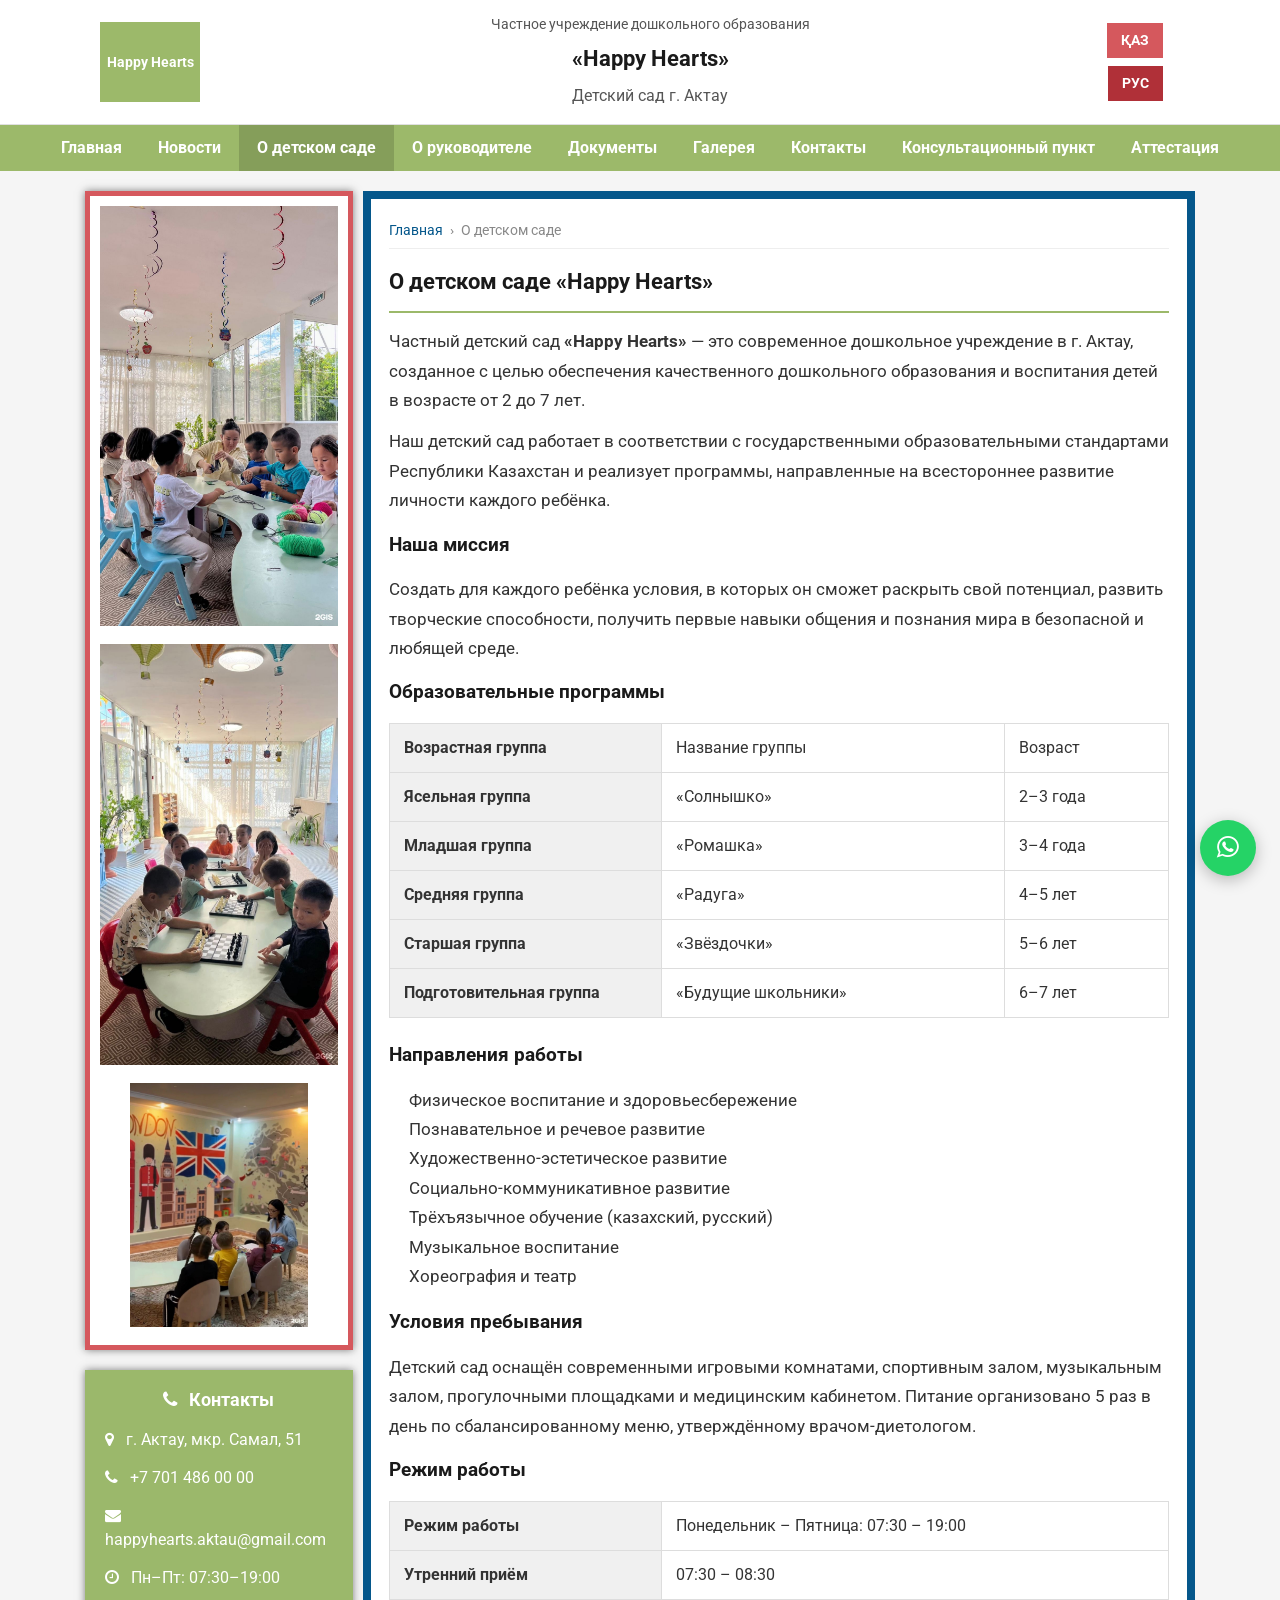
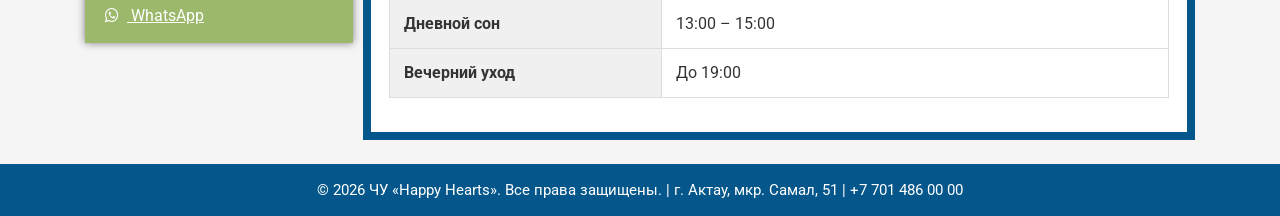
==== commit f5ffb83f: "Redesign site to match sad36sko reference style + admin panel - Rewrote all 9 HTML pages to match sa" ====
--- a/public/about.html
+++ b/public/about.html
@@ -1,225 +1,167 @@
-﻿<!DOCTYPE html>
-<html lang="ru" data-theme="light">
+<!DOCTYPE html>
+<html lang="ru">
 <head>
   <meta charset="UTF-8">
   <meta name="viewport" content="width=device-width, initial-scale=1.0">
-  <title>О нас — Happy Hearts Kindergarten</title>
-  <meta name="description" content="История, миссия, ценности и методики обучения Happy Hearts.">
+  <title>О детском саде — Happy Hearts</title>
+  <meta name="description" content="О детском саде Happy Hearts в Актау. Наша миссия, программы и коллектив.">
   <link rel="icon" type="image/svg+xml" href="data:image/svg+xml,%3Csvg xmlns='http://www.w3.org/2000/svg' viewBox='0 0 100 100'%3E%3Ctext y='80' font-size='80'%3E🌸%3C/text%3E%3C/svg%3E">
   <link rel="stylesheet" href="css/style.css">
+  <link rel="stylesheet" href="https://cdnjs.cloudflare.com/ajax/libs/font-awesome/4.7.0/css/font-awesome.min.css">
 </head>
 <body>
-<div class="progress-bar"></div>
-<div class="loader"><div class="loader-logo">💜 Happy Hearts</div><div class="loader-dots"><div class="loader-dot"></div><div class="loader-dot"></div><div class="loader-dot"></div></div></div>
 
-<header class="header">
-  <div class="container nav">
-    <a href="index.html" class="logo"><div class="logo-icon"><svg viewBox="0 0 24 24"><path d="M12 21.593c-5.63-5.539-11-10.297-11-14.402 0-3.791 3.068-5.191 5.281-5.191 1.312 0 4.151.501 5.719 4.457 1.59-3.968 4.464-4.447 5.726-4.447 2.54 0 5.274 1.621 5.274 5.181 0 4.069-5.136 8.625-11 14.402z"/></svg></div>Happy Hearts</a>
-    <ul class="nav-links">
-      <li><a href="index.html" data-i18n="nav.home">Главная</a></li>
-      <li><a href="news.html" data-i18n="nav.news">Новости</a></li>
-      <li><a href="about.html" class="active" data-i18n="nav.about">О детском саде</a></li>
-      <li><a href="director.html" data-i18n="nav.director">О руководителе</a></li>
-      <li><a href="documents.html" data-i18n="nav.documents">Документы</a></li>
-      <li><a href="gallery.html" data-i18n="nav.gallery">Галерея</a></li>
-      <li><a href="contacts.html" data-i18n="nav.contacts">Контакты</a></li>
-      <li><a href="consult.html" data-i18n="nav.consult">Консультационный пункт</a></li>
-      <li><a href="attest.html" data-i18n="nav.attest">Аттестация</a></li>
-    </ul>
-    <div class="nav-actions">
-      <div class="lang-switch"><button data-lang="kk">KZ</button><button data-lang="ru" class="active">RU</button></div>
-      <button class="burger" aria-label="Menu"><span></span><span></span><span></span></button>
+<header>
+  <div class="container-md">
+    <div class="row" style="align-items:center;margin:0">
+      <div class="header-logo">
+        <a href="index.html">
+          <img src="images/logo.png" alt="Happy Hearts" onerror="this.style.display='none';this.nextElementSibling.style.display='flex'">
+          <div style="display:none;width:100px;height:80px;background:#9cb96a;align-items:center;justify-content:center;color:white;font-weight:700;font-size:0.9rem;text-align:center;padding:5px">Happy Hearts</div>
+        </a>
+      </div>
+      <div class="header-name">
+        <div class="org-type">Частное учреждение дошкольного образования</div>
+        <h2>«Happy Hearts»</h2>
+        <div class="dept">Детский сад г. Актау</div>
+      </div>
+      <div class="header-lang">
+        <ul class="lang-list">
+          <li id="lang-kk"><a href="#" onclick="setLang('kk');return false;">ҚАЗ</a></li>
+          <li id="lang-ru" class="lang-active"><a href="#" onclick="setLang('ru');return false;">РУС</a></li>
+        </ul>
+      </div>
     </div>
   </div>
 </header>
-<nav class="mobile-menu">
-  <a href="index.html" data-i18n="nav.home">Главная</a>
-  <a href="news.html" data-i18n="nav.news">Новости</a>
-  <a href="about.html" class="active" data-i18n="nav.about">О детском саде</a>
-  <a href="director.html" data-i18n="nav.director">О руководителе</a>
-  <a href="documents.html" data-i18n="nav.documents">Документы</a>
-  <a href="gallery.html" data-i18n="nav.gallery">Галерея</a>
-  <a href="contacts.html" data-i18n="nav.contacts">Контакты</a>
-  <a href="consult.html" data-i18n="nav.consult">Консультационный пункт</a>
-  <a href="attest.html" data-i18n="nav.attest">Аттестация</a>
-  <div class="mobile-menu-footer"><div class="lang-switch"><button data-lang="kk">KZ</button><button data-lang="ru" class="active">RU</button></div></div>
+
+<nav class="main-nav">
+  <button class="burger-btn" onclick="toggleMobileMenu()">Меню <span class="burger-icon">&#9776;</span></button>
+  <ul id="main-menu">
+    <li><a href="index.html" data-i18n="nav.home">Главная</a></li>
+    <li><a href="news.html" data-i18n="nav.news">Новости</a></li>
+    <li class="active"><a href="about.html" data-i18n="nav.about">О детском саде</a></li>
+    <li><a href="director.html" data-i18n="nav.director">О руководителе</a></li>
+    <li><a href="documents.html" data-i18n="nav.documents">Документы</a></li>
+    <li><a href="gallery.html" data-i18n="nav.gallery">Галерея</a></li>
+    <li><a href="contacts.html" data-i18n="nav.contacts">Контакты</a></li>
+    <li><a href="consult.html" data-i18n="nav.consult">Консультационный пункт</a></li>
+    <li><a href="attest.html" data-i18n="nav.attest">Аттестация</a></li>
+  </ul>
 </nav>
 
-<!-- Page Hero -->
-<section class="page-hero">
-  <div class="blob blob-1"></div>
-  <div class="blob blob-2"></div>
-  <div class="container">
-    <div class="breadcrumb">
-      <a href="index.html" data-i18n="nav.home">Главная</a>
-      <svg viewBox="0 0 24 24"><polyline points="9 18 15 12 9 6"/></svg>
-      <span data-i18n="nav.about">О нас</span>
-    </div>
-    <span class="section-eyebrow" data-i18n="about.eyebrow">О НАС</span>
-    <h1 data-i18n="about.title">О Happy Hearts</h1>
-    <p data-i18n="about.sub">Объединяем любовь к детям и профессиональный опыт.</p>
-  </div>
-</section>
-
-<!-- History -->
-<section class="section">
-  <div class="container">
-    <div class="about-split">
-      <div class="reveal-left">
-        <div class="about-img-wrap">
-          <img src="images/photo12.jpg" alt="Здание Happy Hearts" loading="lazy">
-          <div class="about-img-badge">
-            <div class="about-num">11</div>
-            <div class="about-lbl">лет опыта</div>
-          </div>
-        </div>
+<div class="container-md">
+  <div class="content-wrap">
+    <div class="left-block">
+      <div class="banners">
+        <div class="banner-item"><img src="images/photo6.jpg" alt="Программа обучения"></div>
+        <div class="banner-item"><img src="images/photo7.jpg" alt="Детский сад"></div>
+        <div class="banner-item"><img src="images/photo8.jpg" alt="Воспитанники" style="width:75%"></div>
       </div>
-      <div class="reveal-right">
-        <span class="section-eyebrow" data-i18n="about.history.eyebrow">ИСТОРИЯ</span>
-        <h2 data-i18n="about.history.title">Наша история</h2>
-        <p style="margin-bottom:16px">Детский сад Happy Hearts был основан в 2015 году с одной простой целью — создать место, где каждый ребёнок чувствует себя любимым, безопасным и способным достигать всего.</p>
-        <p style="margin-bottom:16px">Мы начали с небольшой группы из 20 детей и выросли до премиального учреждения с более чем 320 воспитанниками. Наш подход сочетает лучшие международные методики с казахстанскими культурными ценностями.</p>
-        <p>Сегодня Happy Hearts — это не просто детский сад, это сообщество заботливых педагогов, счастливых детей и доверяющих нам родителей.</p>
-        <div style="display:flex;gap:20px;flex-wrap:wrap;margin-top:28px">
-          <div class="glass-card" style="padding:20px 24px;flex:1;min-width:120px;text-align:center">
-            <div class="stat-num" data-count="320"><span class="count-num">0</span><span>+</span></div>
-            <div class="stat-label" data-i18n="hero.stat1">Счастливых детей</div>
-          </div>
-          <div class="glass-card" style="padding:20px 24px;flex:1;min-width:120px;text-align:center">
-            <div class="stat-num" data-count="28"><span class="count-num">0</span></div>
-            <div class="stat-label" data-i18n="hero.stat2">Воспитателей</div>
-          </div>
-          <div class="glass-card" style="padding:20px 24px;flex:1;min-width:120px;text-align:center">
-            <div class="stat-num" data-count="11"><span class="count-num">0</span></div>
-            <div class="stat-label" data-i18n="hero.stat3">Лет опыта</div>
-          </div>
-        </div>
+      <div class="contact-block">
+        <h3><i class="fa fa-phone"></i> Контакты</h3>
+        <p><i class="fa fa-map-marker"></i> г. Актау, мкр. Самал, 51</p>
+        <p><i class="fa fa-phone"></i> +7 701 486 00 00</p>
+        <p><i class="fa fa-envelope"></i> happyhearts.aktau@gmail.com</p>
+        <p><i class="fa fa-clock-o"></i> Пн–Пт: 07:30–19:00</p>
+        <p><a href="https://wa.me/77014860000" target="_blank" style="color:white;text-decoration:underline"><i class="fa fa-whatsapp"></i> WhatsApp</a></p>
       </div>
     </div>
-  </div>
-</section>
 
-<!-- Mission -->
-<section class="section section--alt">
-  <div class="container">
-    <div class="about-split" style="direction:ltr">
-      <div class="reveal-left">
-        <span class="section-eyebrow" data-i18n="about.mission.eyebrow">МИССИЯ</span>
-        <h2 data-i18n="about.mission.title">Наша миссия</h2>
-        <p style="margin-bottom:16px">Наша миссия — создать безопасное, радостное и вдохновляющее пространство, где дети могут свободно исследовать мир, развивать свои таланты и строить основу для успешного будущего.</p>
-        <p style="margin-bottom:24px">Мы верим, что каждый ребёнок уникален и заслуживает индивидуального подхода. Наши педагоги работают с любовью и профессионализмом, чтобы раскрыть потенциал каждого малыша.</p>
-        <a href="admissions.html" class="btn btn-primary" data-i18n="cta.btn">Оставить заявку</a>
+    <div class="info-block">
+      <div class="breadcrumb">
+        <a href="index.html">Главная</a> <span>›</span> О детском саде
       </div>
-      <div class="reveal-right">
-        <div class="about-img-wrap">
-          <img src="images/photo11.jpg" alt="Занятие в Happy Hearts" loading="lazy">
-        </div>
-      </div>
+      <h2 class="page-title">О детском саде «Happy Hearts»</h2>
+
+      <p>Частный детский сад <strong>«Happy Hearts»</strong> — это современное дошкольное учреждение в г. Актау, созданное с целью обеспечения качественного дошкольного образования и воспитания детей в возрасте от 2 до 7 лет.</p>
+
+      <p>Наш детский сад работает в соответствии с государственными образовательными стандартами Республики Казахстан и реализует программы, направленные на всестороннее развитие личности каждого ребёнка.</p>
+
+      <h3>Наша миссия</h3>
+      <p>Создать для каждого ребёнка условия, в которых он сможет раскрыть свой потенциал, развить творческие способности, получить первые навыки общения и познания мира в безопасной и любящей среде.</p>
+
+      <h3>Образовательные программы</h3>
+      <table class="contacts-table" style="margin-bottom:20px">
+        <tr>
+          <td>Возрастная группа</td>
+          <td>Название группы</td>
+          <td>Возраст</td>
+        </tr>
+        <tr>
+          <td>Ясельная группа</td>
+          <td>«Солнышко»</td>
+          <td>2–3 года</td>
+        </tr>
+        <tr>
+          <td>Младшая группа</td>
+          <td>«Ромашка»</td>
+          <td>3–4 года</td>
+        </tr>
+        <tr>
+          <td>Средняя группа</td>
+          <td>«Радуга»</td>
+          <td>4–5 лет</td>
+        </tr>
+        <tr>
+          <td>Старшая группа</td>
+          <td>«Звёздочки»</td>
+          <td>5–6 лет</td>
+        </tr>
+        <tr>
+          <td>Подготовительная группа</td>
+          <td>«Будущие школьники»</td>
+          <td>6–7 лет</td>
+        </tr>
+      </table>
+
+      <h3>Направления работы</h3>
+      <ul style="padding-left:20px;margin-bottom:14px">
+        <li>Физическое воспитание и здоровьесбережение</li>
+        <li>Познавательное и речевое развитие</li>
+        <li>Художественно-эстетическое развитие</li>
+        <li>Социально-коммуникативное развитие</li>
+        <li>Трёхъязычное обучение (казахский, русский)</li>
+        <li>Музыкальное воспитание</li>
+        <li>Хореография и театр</li>
+      </ul>
+
+      <h3>Условия пребывания</h3>
+      <p>Детский сад оснащён современными игровыми комнатами, спортивным залом, музыкальным залом, прогулочными площадками и медицинским кабинетом. Питание организовано 5 раз в день по сбалансированному меню, утверждённому врачом-диетологом.</p>
+
+      <h3>Режим работы</h3>
+      <table class="contacts-table">
+        <tr>
+          <td>Режим работы</td>
+          <td>Понедельник – Пятница: 07:30 – 19:00</td>
+        </tr>
+        <tr>
+          <td>Утренний приём</td>
+          <td>07:30 – 08:30</td>
+        </tr>
+        <tr>
+          <td>Дневной сон</td>
+          <td>13:00 – 15:00</td>
+        </tr>
+        <tr>
+          <td>Вечерний уход</td>
+          <td>До 19:00</td>
+        </tr>
+      </table>
     </div>
   </div>
-</section>
+</div>
 
-<!-- Values -->
-<section class="section">
-  <div class="container text-center">
-    <span class="section-eyebrow reveal" data-i18n="about.values.eyebrow">ЦЕННОСТИ</span>
-    <h2 class="section-title reveal" data-i18n="about.values.title">Наши ценности</h2>
+<footer class="footer">
+  <div class="container-md">
+    <p>© 2026 ЧУ «Happy Hearts». Все права защищены. | г. Актау, мкр. Самал, 51 | +7 701 486 00 00</p>
   </div>
-  <div class="container" style="max-width:860px">
-    <div class="values-grid">
-      <div class="value-item reveal">
-        <div class="value-icon" style="background:linear-gradient(135deg,#FFB3C6,#FF6B9D)"><svg viewBox="0 0 24 24"><path d="M12 21.593c-5.63-5.539-11-10.297-11-14.402 0-3.791 3.068-5.191 5.281-5.191 1.312 0 4.151.501 5.719 4.457 1.59-3.968 4.464-4.447 5.726-4.447 2.54 0 5.274 1.621 5.274 5.181 0 4.069-5.136 8.625-11 14.402z"/></svg></div>
-        <div class="value-text"><h4>Любовь и забота</h4><p>Каждый ребёнок чувствует тепло и внимание.</p></div>
-      </div>
-      <div class="value-item reveal">
-        <div class="value-icon" style="background:linear-gradient(135deg,#A8D8F0,#4EADD4)"><svg viewBox="0 0 24 24"><path d="M22 16.92v3a2 2 0 0 1-2.18 2 19.79 19.79 0 0 1-8.63-3.07A19.5 19.5 0 0 1 4.69 13a19.79 19.79 0 0 1-3.07-8.67A2 2 0 0 1 3.6 2.18h3a2 2 0 0 1 2 1.72c.127.96.361 1.903.7 2.81a2 2 0 0 1-.45 2.11L7.91 9.91a16 16 0 0 0 6.09 6.09l.91-.91a2 2 0 0 1 2.11-.45c.907.339 1.85.573 2.81.7A2 2 0 0 1 22 16.92z"/></svg></div>
-        <div class="value-text"><h4>Открытость</h4><p>Прозрачность в общении с родителями.</p></div>
-      </div>
-      <div class="value-item reveal">
-        <div class="value-icon" style="background:linear-gradient(135deg,#B5EAD7,#2DC98C)"><svg viewBox="0 0 24 24"><polyline points="22 12 18 12 15 21 9 3 6 12 2 12"/></svg></div>
-        <div class="value-text"><h4>Развитие</h4><p>Непрерывное обучение и рост каждого ребёнка.</p></div>
-      </div>
-      <div class="value-item reveal">
-        <div class="value-icon" style="background:linear-gradient(135deg,#C9B8FF,#7C6FD4)"><svg viewBox="0 0 24 24"><path d="M12 22s8-4 8-10V5l-8-3-8 3v7c0 6 8 10 8 10z"/></svg></div>
-        <div class="value-text"><h4>Безопасность</h4><p>Защищённая среда для полноценного развития.</p></div>
-      </div>
-      <div class="value-item reveal">
-        <div class="value-icon" style="background:linear-gradient(135deg,#FFE082,#FFB300)"><svg viewBox="0 0 24 24"><circle cx="12" cy="12" r="10"/><line x1="2" y1="12" x2="22" y2="12"/><path d="M12 2a15.3 15.3 0 0 1 4 10 15.3 15.3 0 0 1-4 10 15.3 15.3 0 0 1-4-10 15.3 15.3 0 0 1 4-10z"/></svg></div>
-        <div class="value-text"><h4>Многообразие</h4><p>Уважение к культурам и языкам.</p></div>
-      </div>
-      <div class="value-item reveal">
-        <div class="value-icon" style="background:linear-gradient(135deg,#FDBCB4,#F7794B)"><svg viewBox="0 0 24 24"><path d="M17 21v-2a4 4 0 0 0-4-4H5a4 4 0 0 0-4 4v2"/><circle cx="9" cy="7" r="4"/><path d="M23 21v-2a4 4 0 0 0-3-3.87"/><path d="M16 3.13a4 4 0 0 1 0 7.75"/></svg></div>
-        <div class="value-text"><h4>Команда</h4><p>Педагоги, дети и родители — единая семья.</p></div>
-      </div>
-    </div>
-  </div>
-</section>
-
-<!-- Methods -->
-<section class="section section--alt">
-  <div class="container text-center">
-    <span class="section-eyebrow reveal" data-i18n="about.methods.eyebrow">МЕТОДИКИ</span>
-    <h2 class="section-title reveal" data-i18n="about.methods.title">Методики обучения</h2>
-    <p class="section-subtitle reveal">Мы используем лучшие международные практики дошкольного образования.</p>
-  </div>
-  <div class="container features-grid">
-    <div class="feature-card reveal">
-      <div class="feature-icon fi-1"><svg viewBox="0 0 24 24"><path d="M2 3h6a4 4 0 0 1 4 4v14a3 3 0 0 0-3-3H2z"/><path d="M22 3h-6a4 4 0 0 0-4 4v14a3 3 0 0 1 3-3h7z"/></svg></div>
-      <h3>Монтессори</h3>
-      <p>Самостоятельное исследование мира через специально подготовленную среду.</p>
-    </div>
-    <div class="feature-card reveal">
-      <div class="feature-icon fi-2"><svg viewBox="0 0 24 24"><circle cx="12" cy="12" r="10"/><polyline points="12 6 12 12 16 14"/></svg></div>
-      <h3>Вальдорфская педагогика</h3>
-      <p>Развитие через ритм, искусство и природосообразность.</p>
-    </div>
-    <div class="feature-card reveal">
-      <div class="feature-icon fi-3"><svg viewBox="0 0 24 24"><polygon points="12 2 2 7 12 12 22 7 12 2"/><polyline points="2 17 12 22 22 17"/><polyline points="2 12 12 17 22 12"/></svg></div>
-      <h3>Реджио-Эмилия</h3>
-      <p>Проектная деятельность и художественное самовыражение.</p>
-    </div>
-    <div class="feature-card reveal">
-      <div class="feature-icon fi-4"><svg viewBox="0 0 24 24"><rect x="2" y="3" width="20" height="14" rx="2"/><line x1="8" y1="21" x2="16" y2="21"/><line x1="12" y1="17" x2="12" y2="21"/></svg></div>
-      <h3>STEM-подход</h3>
-      <p>Наука, технологии, инженерия и математика с раннего возраста.</p>
-    </div>
-  </div>
-</section>
-
-<!-- CTA -->
-<section class="section">
-  <div class="container">
-    <div class="cta-block reveal">
-      <h2 data-i18n="cta.title">Счастливое будущее вашего ребёнка начинается здесь</h2>
-      <p data-i18n="cta.sub">Запишитесь на пробный день — увидите всё своими глазами.</p>
-      <a href="admissions.html" class="btn btn-white" data-i18n="cta.btn">Оставить заявку</a>
-    </div>
-  </div>
-</section>
-
-<!-- Footer -->
-<footer class="footer">
-  <div class="container footer-grid">
-    <div class="footer-brand">
-      <a href="index.html" class="logo"><div class="logo-icon"><svg viewBox="0 0 24 24"><path d="M12 21.593c-5.63-5.539-11-10.297-11-14.402 0-3.791 3.068-5.191 5.281-5.191 1.312 0 4.151.501 5.719 4.457 1.59-3.968 4.464-4.447 5.726-4.447 2.54 0 5.274 1.621 5.274 5.181 0 4.069-5.136 8.625-11 14.402z"/></svg></div>Happy Hearts</a>
-      <p class="footer-desc" data-i18n="footer.about">Happy Hearts — современный детский сад.</p>
-      <div class="footer-socials">
-        <a href="#" class="footer-social-btn" aria-label="Instagram"><svg viewBox="0 0 24 24"><rect x="2" y="2" width="20" height="20" rx="5"/><path d="M16 11.37A4 4 0 1 1 12.63 8 4 4 0 0 1 16 11.37z"/><line x1="17.5" y1="6.5" x2="17.51" y2="6.5"/></svg></a>
-        <a href="#" class="footer-social-btn" aria-label="Facebook"><svg viewBox="0 0 24 24"><path d="M18 2h-3a5 5 0 0 0-5 5v3H7v4h3v8h4v-8h3l1-4h-4V7a1 1 0 0 1 1-1h3z"/></svg></a>
-        <a href="#" class="footer-social-btn" aria-label="YouTube"><svg viewBox="0 0 24 24"><path d="M22.54 6.42a2.78 2.78 0 0 0-1.95-1.96C18.88 4 12 4 12 4s-6.88 0-8.59.46a2.78 2.78 0 0 0-1.95 1.96A29 29 0 0 0 1 12a29 29 0 0 0 .46 5.58A2.78 2.78 0 0 0 3.41 19.54C5.12 20 12 20 12 20s6.88 0 8.59-.46a2.78 2.78 0 0 0 1.95-1.96A29 29 0 0 0 23 12a29 29 0 0 0-.46-5.58z"/><polygon points="9.75 15.02 15.5 12 9.75 8.98 9.75 15.02"/></svg></a>
-        <a href="#" class="footer-social-btn" aria-label="Telegram"><svg viewBox="0 0 24 24"><path d="M22 2L11 13"/><path d="M22 2L15 22 11 13 2 9l20-7z"/></svg></a>
-      </div>
-    </div>
-    <div class="footer-col"><h4 data-i18n="footer.nav">Навигация</h4><ul><li><a href="about.html" data-i18n="nav.about">О нас</a></li><li><a href="teachers.html" data-i18n="nav.teachers">Воспитатели</a></li><li><a href="gallery.html" data-i18n="nav.gallery">Галерея</a></li><li><a href="news.html" data-i18n="nav.news">Новости</a></li><li><a href="admissions.html" data-i18n="nav.admissions">Поступление</a></li><li><a href="contacts.html" data-i18n="nav.contacts">Контакты</a></li></ul></div>
-    <div class="footer-col"><h4 data-i18n="footer.contact">Контакты</h4><ul><li><svg viewBox="0 0 24 24"><path d="M21 10c0 7-9 13-9 13s-9-6-9-13a9 9 0 0 1 18 0z"/><circle cx="12" cy="10" r="3"/></svg><span data-i18n="contact.addr.v">Актау, мкр. Самал, 51</span></li><li><svg viewBox="0 0 24 24"><path d="M22 16.92v3a2 2 0 0 1-2.18 2 19.79 19.79 0 0 1-8.63-3.07A19.5 19.5 0 0 1 4.69 13a19.79 19.79 0 0 1-3.07-8.67A2 2 0 0 1 3.6 2.18h3a2 2 0 0 1 2 1.72 12.84 12.84 0 0 0 .7 2.81 2 2 0 0 1-.45 2.11L7.91 9.91a16 16 0 0 0 6.09 6.09l.91-.91a2 2 0 0 1 2.11-.45 12.84 12.84 0 0 0 2.81.7A2 2 0 0 1 22 16.92z"/></svg><span data-i18n="contact.phone.v">+7 701 486 00 00</span></li><li><svg viewBox="0 0 24 24"><path d="M4 4h16c1.1 0 2 .9 2 2v12c0 1.1-.9 2-2 2H4c-1.1 0-2-.9-2-2V6c0-1.1.9-2 2-2z"/><polyline points="22,6 12,13 2,6"/></svg><span data-i18n="contact.email.v">happyhearts.aktau@gmail.com</span></li></ul></div>
-    <div class="footer-col"><h4 data-i18n="footer.social">Мы в соцсетях</h4><ul><li><a href="#">Instagram</a></li><li><a href="#">Facebook</a></li><li><a href="#">YouTube</a></li><li><a href="#">Telegram</a></li></ul></div>
-  </div>
-  <div class="container footer-bottom"><span data-i18n="footer.copy">© 2026 Happy Hearts. Все права защищены.</span><span data-i18n="footer.made">❤️ Сделано в Алматы</span></div>
 </footer>
 
-<a class="wa-btn" href="https://wa.me/77014860000" target="_blank" rel="noopener" aria-label="WhatsApp"><div class="wa-icon"><svg viewBox="0 0 24 24"><path d="M17.5 14.4c-.3-.1-1.7-.8-2-.9-.3-.1-.5-.1-.7.1-.2.3-.7.9-.9 1.1-.2.2-.3.2-.6.1-1.7-.9-2.9-1.6-4.1-3.6-.3-.5.3-.5.9-1.6.1-.2.1-.4 0-.5 0-.1-.7-1.6-.9-2.2-.2-.6-.5-.5-.7-.5h-.6c-.2 0-.5.1-.8.4s-1.1 1-1.1 2.5 1.1 2.9 1.3 3.1c.2.3 2.2 3.4 5.4 4.8.7.3 1.3.5 1.8.6.7.2 1.4.2 1.9.1.6-.1 1.7-.7 2-1.4.2-.7.2-1.2.2-1.4-.1-.1-.3-.2-.6-.3zM12 2C6.5 2 2 6.5 2 12c0 1.8.5 3.4 1.3 4.9L2 22l5.3-1.3c1.4.7 3 1.1 4.7 1.1 5.5 0 10-4.5 10-10S17.5 2 12 2zm0 18c-1.5 0-3-.4-4.3-1.2l-.3-.2-3.1.8.8-3-.2-.3C4.4 14.9 4 13.5 4 12c0-4.4 3.6-8 8-8s8 3.6 8 8-3.6 8-8 8z"/></svg></div><span class="wa-tooltip" data-i18n="wa.tooltip">Написать в WhatsApp</span></a>
-<button class="back-top" aria-label="Back to top"><svg viewBox="0 0 24 24"><polyline points="18 15 12 9 6 15"/></svg></button>
+<a class="wa-float" href="https://wa.me/77014860000" target="_blank" rel="noopener" aria-label="WhatsApp">
+  <i class="fa fa-whatsapp"></i>
+</a>
+
 <script src="js/script.js"></script>
 </body>
 </html>
-
--- a/public/css/style.css
+++ b/public/css/style.css
@@ -1,518 +1,989 @@
 /* ============================================================
-   HAPPY HEARTS KINDERGARTEN — Design System
-   Style: Clean government-inspired, blue/green, modern & neat
-   Fonts: Nunito (body) + Baloo 2 (headings)
+   HAPPY HEARTS — Дизайн как sad36sko.ful.kz
+   Цвета: nav #9cb96a, accent #d5585d, info-border #05578b, footer #05578b
    ============================================================ */
 
-@import url('https://fonts.googleapis.com/css2?family=Inter:wght@300;400;500;600;700;800&family=Montserrat:wght@600;700;800&display=swap');
-
-/* ── CSS Variables ── */
-:root {
-  --primary:       #1565C0;
-  --primary-light: #1E88E5;
-  --primary-pale:  #E3F0FF;
-  --secondary:     #00897B;
-  --secondary-light:#26A69A;
-  --secondary-pale:#E0F5F3;
-  --accent:        #FF8F00;
-  --accent-pale:   #FFF8E1;
-  --red:           #E53935;
-
-  --bg:            #F4F7FB;
-  --bg-alt:        #EDF2F9;
-  --surface:       #FFFFFF;
-  --surface-glass: rgba(255,255,255,0.85);
-  --border:        #D6E4F7;
-  --border-light:  rgba(255,255,255,0.7);
-
-  --text:          #1A2740;
-  --text-muted:    #4A5D78;
-  --text-light:    #8FA3BF;
-
-  --shadow-sm:  0 2px 8px rgba(21,101,192,0.08);
-  --shadow-md:  0 6px 20px rgba(21,101,192,0.12);
-  --shadow-lg:  0 12px 36px rgba(21,101,192,0.16);
-  --shadow-card:0 4px 16px rgba(26,39,64,0.09);
-
-  --r-sm:  8px;
-  --r-md:  12px;
-  --r-lg:  16px;
-  --r-xl:  24px;
-  --r-full:9999px;
-
-  --grad-primary:  linear-gradient(135deg,#1565C0,#1E88E5);
-  --grad-secondary:linear-gradient(135deg,#00897B,#26A69A);
-  --grad-hero:     linear-gradient(135deg,#1565C0 0%,#1976D2 40%,#00897B 100%);
-  --grad-header:   linear-gradient(90deg,#0D47A1 0%,#1565C0 60%,#00695C 100%);
-  --grad-card:     #FFFFFF;
-  --grad-accent:   linear-gradient(135deg,#FF8F00,#FFB300);
-
-  --t-fast:0.15s ease;
-  --t-mid: 0.25s ease;
-  --t-slow:0.4s ease;
-
-  --z-base:10;--z-dropdown:20;--z-sticky:30;--z-modal:50;--z-toast:60;
-  --nav-h:70px;
-  --container:1200px;
-}
-
-[data-theme="dark"] {
-  --bg:            #111827;
-  --bg-alt:        #1A2540;
-  --surface:       #1F2D45;
-  --surface-glass: rgba(31,45,69,0.9);
-  --border:        rgba(30,136,229,0.2);
-  --border-light:  rgba(255,255,255,0.06);
-  --text:          #E8F0FE;
-  --text-muted:    #90A8C3;
-  --text-light:    #4A6080;
-  --shadow-sm:     0 2px 8px rgba(0,0,0,0.3);
-  --shadow-md:     0 6px 20px rgba(0,0,0,0.4);
-  --shadow-lg:     0 12px 36px rgba(0,0,0,0.5);
-  --shadow-card:   0 4px 16px rgba(0,0,0,0.35);
-  --grad-card:     #1F2D45;
-  --primary-pale:  rgba(30,136,229,0.12);
-  --secondary-pale:rgba(38,166,154,0.12);
-  --accent-pale:   rgba(255,143,0,0.12);
-  --bg-alt:        #162035;
-}
+/* ── Google Fonts ── */
+@import url('https://fonts.googleapis.com/css2?family=Roboto:wght@400;500;700&display=swap');
+@import url('https://cdnjs.cloudflare.com/ajax/libs/font-awesome/4.7.0/css/font-awesome.min.css');
 
 /* ── Reset ── */
 *,*::before,*::after{box-sizing:border-box;margin:0;padding:0}
-html{scroll-behavior:smooth;font-size:16px}
-body{font-family:'Inter',sans-serif;background:var(--bg);color:var(--text);line-height:1.65;overflow-x:hidden;transition:background var(--t-slow),color var(--t-slow)}
-img{display:block;max-width:100%}
+html{scroll-behavior:smooth}
+body{
+  font-family:-apple-system,BlinkMacSystemFont,"Segoe UI",Roboto,"Helvetica Neue",Arial,sans-serif;
+  font-size:16px;
+  line-height:1.6;
+  color:#333;
+  background-color:whitesmoke;
+}
 a{text-decoration:none;color:inherit}
+img{max-width:100%;display:block}
 ul{list-style:none}
-button{cursor:pointer;border:none;background:none;font-family:inherit}
-input,textarea,select{font-family:inherit}
-
-/* ── Typography ── */
-h1,h2,h3,h4,h5,h6{font-family:'Montserrat',sans-serif;line-height:1.2;color:var(--text)}
-h1{font-size:clamp(2rem,5vw,3.2rem);font-weight:800}
-h2{font-size:clamp(1.5rem,3vw,2.2rem);font-weight:700}
-h3{font-size:clamp(1.1rem,2vw,1.35rem);font-weight:600}
-h4{font-size:1.05rem;font-weight:600}
-p{color:var(--text-muted);font-size:0.98rem}
-
-/* ── Layout ── */
-.container{max-width:var(--container);margin:0 auto;padding:0 24px}
-.section{padding:72px 0;position:relative}
-.section--alt{background:var(--bg-alt)}
-.text-center{text-align:center}
-.mt-32{margin-top:32px}
-
-.section-eyebrow{display:inline-block;font-family:'Inter',sans-serif;font-weight:800;font-size:0.72rem;letter-spacing:0.15em;text-transform:uppercase;color:var(--primary);background:var(--primary-pale);padding:5px 14px;border-radius:var(--r-full);margin-bottom:10px;border-left:3px solid var(--primary)}
-.section-title{margin-bottom:12px}
-.section-subtitle{max-width:560px;margin:0 auto 44px;font-size:1rem}
-
-/* ── Buttons ── */
-.btn{display:inline-flex;align-items:center;gap:8px;padding:12px 28px;border-radius:var(--r-md);font-family:'Inter',sans-serif;font-weight:700;font-size:0.92rem;transition:all var(--t-mid);cursor:pointer;white-space:nowrap;border:2px solid transparent}
-.btn:active{transform:scale(0.97)}
-.btn-primary{background:var(--grad-primary);color:#fff;box-shadow:0 4px 16px rgba(21,101,192,0.3)}
-.btn-primary:hover{transform:translateY(-2px);box-shadow:0 8px 24px rgba(21,101,192,0.4)}
-.btn-secondary{background:var(--grad-secondary);color:#fff;box-shadow:0 4px 16px rgba(0,137,123,0.3)}
-.btn-secondary:hover{transform:translateY(-2px);box-shadow:0 8px 24px rgba(0,137,123,0.4)}
-.btn-ghost{background:var(--surface);color:var(--text);border-color:var(--border);box-shadow:var(--shadow-sm)}
-.btn-ghost:hover{border-color:var(--primary);color:var(--primary);transform:translateY(-1px)}
-.btn-outline{background:transparent;border-color:var(--primary);color:var(--primary)}
-.btn-outline:hover{background:var(--primary);color:#fff;transform:translateY(-1px)}
-.btn-white{background:#fff;color:var(--primary);box-shadow:0 4px 16px rgba(255,255,255,0.25)}
-.btn-white:hover{transform:translateY(-2px);box-shadow:0 8px 24px rgba(255,255,255,0.35)}
-.btn-accent{background:var(--grad-accent);color:#fff;box-shadow:0 4px 16px rgba(255,143,0,0.3)}
-.btn-accent:hover{transform:translateY(-2px)}
-
-/* ── Badges ── */
-.badge{display:inline-flex;align-items:center;gap:4px;padding:3px 10px;border-radius:var(--r-full);font-size:0.72rem;font-weight:700}
-.badge-blue{background:var(--primary-pale);color:var(--primary)}
-.badge-green{background:var(--secondary-pale);color:var(--secondary)}
-.badge-yellow{background:var(--accent-pale);color:var(--accent)}
-
-/* ════════ LOADER ════════ */
-.loader{position:fixed;inset:0;background:var(--primary);display:flex;flex-direction:column;align-items:center;justify-content:center;z-index:9999;transition:opacity 0.5s ease,visibility 0.5s ease}
-.loader.hidden{opacity:0;visibility:hidden;pointer-events:none}
-.loader-logo{font-family:'Montserrat',sans-serif;font-size:2rem;font-weight:800;color:#fff;margin-bottom:24px;animation:loaderPop 0.6s cubic-bezier(0.34,1.56,0.64,1) both}
-.loader-dots{display:flex;gap:8px}
-.loader-dot{width:10px;height:10px;background:rgba(255,255,255,0.6);border-radius:50%;animation:loaderBounce 0.8s ease-in-out infinite}
-.loader-dot:nth-child(2){animation-delay:0.15s;background:rgba(255,255,255,0.8)}
-.loader-dot:nth-child(3){animation-delay:0.3s;background:#fff}
-@keyframes loaderPop{from{opacity:0;transform:scale(0.6)}to{opacity:1;transform:scale(1)}}
-@keyframes loaderBounce{0%,100%{transform:translateY(0)}50%{transform:translateY(-10px)}}
-
-/* ════════ PROGRESS BAR ════════ */
-.progress-bar{position:fixed;top:0;left:0;height:3px;background:var(--accent);z-index:9998;width:0%;transition:width 0.1s linear}
-
-/* ════════ HEADER ════════ */
-.header{position:fixed;top:0;left:0;right:0;height:var(--nav-h);z-index:var(--z-sticky);background:var(--grad-header);box-shadow:0 2px 12px rgba(13,71,161,0.25);transition:all var(--t-slow)}
-.header.scrolled{box-shadow:0 4px 20px rgba(13,71,161,0.35)}
-.nav{display:flex;align-items:center;height:var(--nav-h);gap:20px}
-.logo{display:flex;align-items:center;gap:10px;font-family:'Montserrat',sans-serif;font-weight:800;font-size:1.25rem;color:#fff;flex-shrink:0;transition:opacity var(--t-fast)}
-.logo:hover{opacity:0.9}
-.logo-icon{width:36px;height:36px;background:rgba(255,255,255,0.2);border-radius:var(--r-md);display:flex;align-items:center;justify-content:center;flex-shrink:0;border:1.5px solid rgba(255,255,255,0.35)}
-.logo-icon svg{width:20px;height:20px;fill:#fff}
-.nav-links{display:flex;align-items:center;gap:1px;margin-left:8px;flex-wrap:nowrap}
-.nav-links a{padding:6px 8px;border-radius:var(--r-sm);font-weight:600;font-size:0.78rem;color:rgba(255,255,255,0.8);transition:all var(--t-fast);white-space:nowrap}
-.nav-links a:hover,.nav-links a.active{color:#fff;background:rgba(255,255,255,0.15)}
-.nav-actions{display:flex;align-items:center;gap:8px;flex-shrink:0}
-.lang-switch{display:flex;align-items:center;background:rgba(255,255,255,0.12);border:1.5px solid rgba(255,255,255,0.25);border-radius:var(--r-md);padding:3px;gap:2px}
-.lang-switch button{padding:4px 9px;border-radius:var(--r-sm);font-size:0.7rem;font-weight:700;color:rgba(255,255,255,0.7);transition:all var(--t-fast);letter-spacing:0.05em}
-.lang-switch button.active,.lang-switch button:hover{background:rgba(255,255,255,0.25);color:#fff}
-.theme-toggle{width:36px;height:36px;border-radius:var(--r-md);background:rgba(255,255,255,0.12);border:1.5px solid rgba(255,255,255,0.25);display:flex;align-items:center;justify-content:center;color:rgba(255,255,255,0.8);transition:all var(--t-fast)}
-.theme-toggle:hover{background:rgba(255,255,255,0.25);color:#fff}
-.theme-toggle svg{width:17px;height:17px;stroke:currentColor;fill:none;stroke-width:2}
-.burger{display:none;width:36px;height:36px;border-radius:var(--r-md);background:rgba(255,255,255,0.12);border:1.5px solid rgba(255,255,255,0.25);flex-direction:column;align-items:center;justify-content:center;gap:4px}
-.burger span{display:block;width:17px;height:2px;background:#fff;border-radius:2px;transition:all var(--t-mid)}
-.burger.open span:nth-child(1){transform:translateY(6px) rotate(45deg)}
-.burger.open span:nth-child(2){opacity:0;transform:scaleX(0)}
-.burger.open span:nth-child(3){transform:translateY(-6px) rotate(-45deg)}
-.mobile-menu{position:fixed;top:var(--nav-h);left:0;right:0;background:var(--primary);padding:12px 20px 20px;z-index:calc(var(--z-sticky) - 1);transform:translateY(-110%);transition:transform var(--t-slow);box-shadow:0 8px 24px rgba(13,71,161,0.3)}
-.mobile-menu.open{transform:translateY(0)}
-.mobile-menu a{display:block;padding:11px 14px;font-weight:600;color:rgba(255,255,255,0.85);border-radius:var(--r-md);transition:all var(--t-fast);font-size:0.92rem}
-.mobile-menu a:hover,.mobile-menu a.active{color:#fff;background:rgba(255,255,255,0.15)}
-.mobile-menu-footer{display:flex;align-items:center;justify-content:space-between;margin-top:12px;padding-top:12px;border-top:1px solid rgba(255,255,255,0.15)}
-
-/* ════════ HERO ════════ */
-.hero{min-height:100vh;background:var(--grad-hero);display:flex;align-items:center;padding-top:calc(var(--nav-h) + 40px);padding-bottom:72px;position:relative;overflow:hidden}
-.blob{position:absolute;border-radius:50%;filter:blur(80px);opacity:0.15;pointer-events:none;animation:blobFloat 10s ease-in-out infinite}
-.blob-1{width:500px;height:500px;background:#fff;top:-120px;right:-100px}
-.blob-2{width:350px;height:350px;background:#fff;bottom:0;left:-80px;animation-delay:3s}
-.blob-3{width:200px;height:200px;background:var(--accent);top:40%;left:40%;animation-delay:5s}
-@keyframes blobFloat{0%,100%{transform:translate(0,0)}50%{transform:translate(15px,-15px)}}
-.hero-inner{display:grid;grid-template-columns:1fr 1fr;align-items:center;gap:60px;position:relative;z-index:2}
-.hero-badge{display:inline-flex;align-items:center;gap:6px;background:rgba(255,255,255,0.15);border:1.5px solid rgba(255,255,255,0.3);border-radius:var(--r-full);padding:7px 16px;font-size:0.8rem;font-weight:700;color:#fff;margin-bottom:18px;animation:fadeInDown 0.6s ease both}
-.hero-title{font-size:clamp(2.2rem,5vw,3.4rem);font-weight:800;line-height:1.1;margin-bottom:18px;animation:fadeInUp 0.7s ease 0.1s both;color:#fff}
-.hero-title .accent{color:#FFE082}
-.hero-lead{font-size:1.05rem;max-width:480px;margin-bottom:28px;animation:fadeInUp 0.7s ease 0.2s both;line-height:1.7;color:rgba(255,255,255,0.88)}
-.hero-cta{display:flex;gap:12px;flex-wrap:wrap;margin-bottom:44px;animation:fadeInUp 0.7s ease 0.3s both}
-.hero-stats{display:flex;gap:28px;flex-wrap:wrap;animation:fadeInUp 0.7s ease 0.4s both}
-.stat-num{font-family:'Montserrat',sans-serif;font-size:2rem;font-weight:800;color:#fff;line-height:1}
-.stat-num span{color:#FFE082}
-.stat-label{font-size:0.78rem;color:rgba(255,255,255,0.7);font-weight:600;margin-top:2px}
-.hero-visual{position:relative;animation:fadeInRight 0.8s ease 0.2s both}
-.hero-img-main{border-radius:var(--r-xl);overflow:hidden;box-shadow:0 20px 60px rgba(0,0,0,0.3);aspect-ratio:4/5;position:relative;border:3px solid rgba(255,255,255,0.2)}
-.hero-img-main img{width:100%;height:100%;object-fit:cover}
-.hero-img-second{position:absolute;bottom:-28px;left:-36px;width:50%;aspect-ratio:1;border-radius:var(--r-lg);overflow:hidden;box-shadow:0 12px 40px rgba(0,0,0,0.25);border:3px solid rgba(255,255,255,0.3);animation:floatCard 4s ease-in-out infinite}
-.hero-img-second img{width:100%;height:100%;object-fit:cover}
-.hero-card{position:absolute;background:rgba(255,255,255,0.95);border-radius:var(--r-md);padding:11px 16px;display:flex;align-items:center;gap:10px;box-shadow:0 8px 24px rgba(0,0,0,0.15);white-space:nowrap;z-index:3}
-.hero-card-1{top:20px;left:-44px;animation:floatCard 3.5s ease-in-out infinite}
-.hero-card-2{top:45%;right:-36px;animation:floatCard 4.5s ease-in-out 0.5s infinite}
-.hero-card-icon{width:36px;height:36px;border-radius:var(--r-md);display:flex;align-items:center;justify-content:center;flex-shrink:0}
-.hero-card-icon svg{width:18px;height:18px;fill:#fff}
-.hero-card-title{font-weight:700;font-size:0.82rem;color:var(--text)}
-.hero-card-sub{font-size:0.72rem;color:var(--text-muted)}
-@keyframes floatCard{0%,100%{transform:translateY(0)}50%{transform:translateY(-8px)}}
-@keyframes fadeInDown{from{opacity:0;transform:translateY(-20px)}to{opacity:1;transform:translateY(0)}}
-@keyframes fadeInUp{from{opacity:0;transform:translateY(20px)}to{opacity:1;transform:translateY(0)}}
-@keyframes fadeInRight{from{opacity:0;transform:translateX(30px)}to{opacity:1;transform:translateX(0)}}
-@keyframes fadeInLeft{from{opacity:0;transform:translateX(-30px)}to{opacity:1;transform:translateX(0)}}
-@keyframes fadeIn{from{opacity:0}to{opacity:1}}
-
-/* Wave */
-.wave-divider{display:block;margin-bottom:-4px}
-.wave-divider svg{display:block;width:100%}
-
-/* ════════ SCROLL REVEAL ════════ */
-.reveal{opacity:0;transform:translateY(24px);transition:opacity 0.6s ease,transform 0.6s ease}
-.reveal.visible{opacity:1;transform:translateY(0)}
-.reveal-left{opacity:0;transform:translateX(-24px);transition:opacity 0.6s ease,transform 0.6s ease}
-.reveal-left.visible{opacity:1;transform:translateX(0)}
-.reveal-right{opacity:0;transform:translateX(24px);transition:opacity 0.6s ease,transform 0.6s ease}
-.reveal-right.visible{opacity:1;transform:translateX(0)}
-@media(prefers-reduced-motion:reduce){.reveal,.reveal-left,.reveal-right{opacity:1;transform:none;transition:none}}
-
-/* ════════ CARDS ════════ */
-.glass-card{background:var(--surface);border:1.5px solid var(--border);border-radius:var(--r-lg);box-shadow:var(--shadow-card);padding:24px;transition:transform var(--t-mid),box-shadow var(--t-mid)}
-.glass-card:hover{transform:translateY(-4px);box-shadow:var(--shadow-md)}
-.clay-card{background:var(--surface);border-radius:var(--r-lg);box-shadow:var(--shadow-md);border:1.5px solid var(--border);padding:24px;transition:transform var(--t-mid),box-shadow var(--t-mid)}
-.clay-card:hover{transform:translateY(-4px);box-shadow:var(--shadow-lg)}
-
-/* ════════ TOP INFO BAR ════════ */
-.info-bar{background:var(--primary);color:rgba(255,255,255,0.85);font-size:0.78rem;font-weight:600;padding:7px 0;border-bottom:1px solid rgba(255,255,255,0.1);display:none}
-.info-bar-inner{display:flex;align-items:center;justify-content:space-between;gap:16px}
-.info-bar-item{display:flex;align-items:center;gap:5px}
-.info-bar-item svg{width:12px;height:12px;stroke:rgba(255,255,255,0.7);fill:none;stroke-width:2;flex-shrink:0}
-
-/* ════════ FEATURES ════════ */
-.features-grid{display:grid;grid-template-columns:repeat(4,1fr);gap:18px}
-@media(max-width:1024px){.features-grid{grid-template-columns:repeat(2,1fr)}}
-@media(max-width:580px){.features-grid{grid-template-columns:1fr 1fr}}
-.feature-card{background:var(--surface);border-radius:var(--r-lg);padding:24px 18px;box-shadow:var(--shadow-card);border:1.5px solid var(--border);transition:transform var(--t-mid),box-shadow var(--t-mid),border-color var(--t-mid);text-align:center;position:relative;overflow:hidden}
-.feature-card::before{content:'';position:absolute;top:0;left:0;right:0;height:3px;background:var(--grad-primary);opacity:0;transition:opacity var(--t-mid)}
-.feature-card:hover{transform:translateY(-6px);box-shadow:var(--shadow-lg);border-color:var(--primary)}
-.feature-card:hover::before{opacity:1}
-.feature-icon{width:58px;height:58px;border-radius:var(--r-md);display:flex;align-items:center;justify-content:center;margin:0 auto 14px}
-.feature-icon svg{width:26px;height:26px;fill:#fff}
-.fi-1{background:var(--grad-primary)}
-.fi-2{background:var(--grad-secondary)}
-.fi-3{background:linear-gradient(135deg,#6A1B9A,#AB47BC)}
-.fi-4{background:var(--grad-accent)}
-.fi-5{background:linear-gradient(135deg,#C62828,#EF5350)}
-.fi-6{background:linear-gradient(135deg,#00695C,#26A69A)}
-.feature-card h3{font-size:1rem;margin-bottom:7px}
-.feature-card p{font-size:0.87rem;line-height:1.6}
-
-/* ════════ PROGRAMS ════════ */
-.programs-grid{display:grid;grid-template-columns:repeat(3,1fr);gap:20px}
-@media(max-width:900px){.programs-grid{grid-template-columns:1fr 1fr}}
-@media(max-width:580px){.programs-grid{grid-template-columns:1fr}}
-.program-card{border-radius:var(--r-lg);overflow:hidden;background:var(--surface);box-shadow:var(--shadow-card);transition:transform var(--t-mid),box-shadow var(--t-mid);border:1.5px solid var(--border)}
-.program-card:hover{transform:translateY(-6px);box-shadow:var(--shadow-lg)}
-.program-img{position:relative;aspect-ratio:16/10;overflow:hidden}
-.program-img img{width:100%;height:100%;object-fit:cover;transition:transform var(--t-slow)}
-.program-card:hover .program-img img{transform:scale(1.05)}
-.program-age{position:absolute;top:10px;left:10px;border-radius:var(--r-full);padding:4px 12px;font-size:0.75rem;font-weight:800;color:#fff;letter-spacing:0.03em}
-.program-body{padding:18px}
-.program-body h3{margin-bottom:7px;font-size:1.05rem}
-.program-body p{font-size:0.88rem;margin-bottom:14px}
-.program-link{display:inline-flex;align-items:center;gap:5px;color:var(--primary);font-weight:700;font-size:0.85rem;transition:gap var(--t-fast)}
-.program-link:hover{gap:9px}
-.program-link svg{width:15px;height:15px;stroke:currentColor;fill:none;stroke-width:2.5}
-
-/* ════════ GALLERY ════════ */
-.gallery-grid{columns:3;column-gap:14px}
-@media(max-width:900px){.gallery-grid{columns:2}}
-@media(max-width:480px){.gallery-grid{columns:1}}
-.gallery-item{break-inside:avoid;margin-bottom:14px;border-radius:var(--r-md);overflow:hidden;position:relative;cursor:pointer;border:1.5px solid var(--border)}
-.gallery-item img{width:100%;height:auto;display:block;transition:transform var(--t-slow)}
-.gallery-item::after{content:'';position:absolute;inset:0;background:linear-gradient(to top,rgba(13,71,161,0.55),transparent);opacity:0;transition:opacity var(--t-mid)}
-.gallery-item:hover img{transform:scale(1.05)}
-.gallery-item:hover::after{opacity:1}
-.gallery-zoom{position:absolute;top:50%;left:50%;transform:translate(-50%,-50%) scale(0.6);opacity:0;z-index:2;width:42px;height:42px;background:rgba(255,255,255,0.92);border-radius:50%;display:flex;align-items:center;justify-content:center;transition:all var(--t-mid)}
-.gallery-zoom svg{width:18px;height:18px;stroke:var(--primary);fill:none;stroke-width:2}
-.gallery-item:hover .gallery-zoom{opacity:1;transform:translate(-50%,-50%) scale(1)}
-
-/* Lightbox */
-.lightbox{position:fixed;inset:0;background:rgba(0,0,0,0.92);z-index:var(--z-modal);display:flex;align-items:center;justify-content:center;opacity:0;visibility:hidden;transition:all var(--t-slow)}
-.lightbox.open{opacity:1;visibility:visible}
-.lightbox-img{max-width:90vw;max-height:85vh;border-radius:var(--r-md);object-fit:contain}
-.lightbox-close{position:absolute;top:20px;right:20px;width:42px;height:42px;background:rgba(255,255,255,0.12);border-radius:50%;display:flex;align-items:center;justify-content:center;cursor:pointer;transition:background var(--t-fast)}
-.lightbox-close:hover{background:rgba(255,255,255,0.25)}
-.lightbox-close svg{width:20px;height:20px;stroke:#fff;fill:none;stroke-width:2.5}
-.lightbox-prev,.lightbox-next{position:absolute;top:50%;transform:translateY(-50%);width:46px;height:46px;background:rgba(255,255,255,0.12);border-radius:50%;display:flex;align-items:center;justify-content:center;cursor:pointer;transition:background var(--t-fast)}
-.lightbox-prev{left:20px}
-.lightbox-next{right:20px}
-.lightbox-prev:hover,.lightbox-next:hover{background:rgba(255,255,255,0.25)}
-.lightbox-prev svg,.lightbox-next svg{width:20px;height:20px;stroke:#fff;fill:none;stroke-width:2.5}
-
-/* ════════ NEWS ════════ */
-.news-grid{display:grid;grid-template-columns:repeat(3,1fr);gap:20px}
-@media(max-width:900px){.news-grid{grid-template-columns:1fr 1fr}}
-@media(max-width:560px){.news-grid{grid-template-columns:1fr}}
-.news-card{border-radius:var(--r-lg);overflow:hidden;background:var(--surface);box-shadow:var(--shadow-card);border:1.5px solid var(--border);transition:transform var(--t-mid),box-shadow var(--t-mid)}
-.news-card:hover{transform:translateY(-5px);box-shadow:var(--shadow-lg)}
-.news-img{aspect-ratio:16/9;overflow:hidden}
-.news-img img{width:100%;height:100%;object-fit:cover;transition:transform var(--t-slow)}
-.news-card:hover .news-img img{transform:scale(1.05)}
-.news-body{padding:18px}
-.news-meta{display:flex;align-items:center;gap:8px;margin-bottom:9px}
-.news-cat{font-size:0.68rem;font-weight:800;letter-spacing:0.08em;text-transform:uppercase;padding:2px 9px;border-radius:var(--r-full);background:var(--primary-pale);color:var(--primary)}
-.news-date{font-size:0.75rem;color:var(--text-light);font-weight:600}
-.news-body h3{font-size:0.98rem;margin-bottom:7px;line-height:1.4}
-.news-body p{font-size:0.86rem;margin-bottom:13px}
-
-/* ════════ TESTIMONIALS ════════ */
-.testimonials-wrap{position:relative;overflow:hidden;padding:4px}
-.testimonials-track{display:flex;gap:20px;transition:transform 0.4s ease}
-.testimonial-card{flex:0 0 calc(33.333% - 14px);background:var(--surface);border-radius:var(--r-lg);padding:24px;box-shadow:var(--shadow-card);border:1.5px solid var(--border);transition:box-shadow var(--t-mid)}
-.testimonial-card:hover{box-shadow:var(--shadow-lg)}
-.t-stars{display:flex;gap:3px;margin-bottom:12px}
-.t-star{width:15px;height:15px;fill:#FF8F00}
-.t-quote{font-size:0.95rem;line-height:1.7;color:var(--text-muted);margin-bottom:18px;font-style:italic;position:relative;padding-left:18px}
-.t-quote::before{content:'"';position:absolute;left:0;top:-4px;font-size:2.5rem;color:var(--primary);font-family:'Montserrat',sans-serif;line-height:1;opacity:0.25}
-.t-author{display:flex;align-items:center;gap:10px}
-.t-avatar{width:42px;height:42px;border-radius:50%;overflow:hidden;border:2px solid var(--primary-pale);flex-shrink:0;background:var(--primary-pale);display:flex;align-items:center;justify-content:center}
-.t-avatar-letter{font-family:'Montserrat',sans-serif;font-weight:800;font-size:1.1rem;color:var(--primary)}
-.t-avatar img{width:100%;height:100%;object-fit:cover}
-.t-name{font-weight:700;font-size:0.88rem;color:var(--text)}
-.t-role{font-size:0.76rem;color:var(--text-muted)}
-.slider-controls{display:flex;align-items:center;justify-content:center;gap:10px;margin-top:24px}
-.slider-btn{width:38px;height:38px;border-radius:50%;background:var(--surface);border:1.5px solid var(--border);display:flex;align-items:center;justify-content:center;cursor:pointer;transition:all var(--t-fast);box-shadow:var(--shadow-sm)}
-.slider-btn:hover{background:var(--primary);border-color:var(--primary)}
-.slider-btn:hover svg{stroke:#fff}
-.slider-btn svg{width:16px;height:16px;stroke:var(--text-muted);fill:none;stroke-width:2.5;transition:stroke var(--t-fast)}
-.slider-dots{display:flex;gap:5px}
-.slider-dot{width:7px;height:7px;border-radius:50%;background:var(--border);border:none;cursor:pointer;transition:all var(--t-mid)}
-.slider-dot.active{width:22px;border-radius:4px;background:var(--primary)}
-@media(max-width:900px){.testimonial-card{flex:0 0 calc(50% - 10px)}}
-@media(max-width:560px){.testimonial-card{flex:0 0 100%}}
-
-/* ════════ FAQ ════════ */
-.faq-list{max-width:700px;margin:0 auto;display:flex;flex-direction:column;gap:10px}
-.faq-item{background:var(--surface);border-radius:var(--r-md);border:1.5px solid var(--border);overflow:hidden;box-shadow:var(--shadow-sm)}
-.faq-item:hover{border-color:var(--primary)}
-.faq-q{width:100%;padding:16px 20px;display:flex;align-items:center;justify-content:space-between;text-align:left;cursor:pointer;font-family:'Inter',sans-serif;font-weight:700;font-size:0.95rem;color:var(--text);transition:color var(--t-fast);gap:14px}
-.faq-q:hover{color:var(--primary)}
-.faq-q.open{color:var(--primary)}
-.faq-icon{width:26px;height:26px;border-radius:50%;background:var(--bg);flex-shrink:0;display:flex;align-items:center;justify-content:center;transition:all var(--t-mid);border:1.5px solid var(--border)}
-.faq-icon svg{width:13px;height:13px;stroke:var(--text-muted);fill:none;stroke-width:2.5;transition:transform var(--t-mid)}
-.faq-q.open .faq-icon{background:var(--primary);border-color:var(--primary)}
-.faq-q.open .faq-icon svg{stroke:#fff;transform:rotate(45deg)}
-.faq-a{max-height:0;overflow:hidden;transition:max-height 0.4s ease,padding 0.3s ease;padding:0 20px}
-.faq-a.open{max-height:300px;padding:0 20px 16px}
-.faq-a p{font-size:0.9rem;line-height:1.7;color:var(--text-muted)}
-
-/* ════════ CTA BLOCK ════════ */
-.cta-block{background:var(--grad-primary);border-radius:var(--r-xl);padding:56px 44px;text-align:center;position:relative;overflow:hidden;box-shadow:0 16px 48px rgba(21,101,192,0.35)}
-.cta-block::before{content:'';position:absolute;top:-60px;right:-60px;width:240px;height:240px;background:rgba(255,255,255,0.08);border-radius:50%}
-.cta-block::after{content:'';position:absolute;bottom:-40px;left:-40px;width:180px;height:180px;background:rgba(255,255,255,0.05);border-radius:50%}
-.cta-block h2{color:#fff;margin-bottom:12px;position:relative;z-index:1}
-.cta-block p{color:rgba(255,255,255,0.82);margin-bottom:24px;position:relative;z-index:1;max-width:540px;margin-left:auto;margin-right:auto}
-.cta-block .btn{position:relative;z-index:1}
-
-/* ════════ FOOTER ════════ */
-.footer{background:#0D2B56;color:rgba(255,255,255,0.72);padding:56px 0 0}
-[data-theme="dark"] .footer{background:#080F1E}
-.footer-grid{display:grid;grid-template-columns:2fr 1fr 1fr 1fr;gap:44px;margin-bottom:44px}
-@media(max-width:900px){.footer-grid{grid-template-columns:1fr 1fr;gap:28px}}
-@media(max-width:480px){.footer-grid{grid-template-columns:1fr;gap:20px}}
-.footer-brand .logo{color:#fff;margin-bottom:12px}
-.footer-brand .logo-icon{background:var(--grad-primary)}
-.footer-desc{font-size:0.86rem;line-height:1.7;margin-bottom:18px;color:rgba(255,255,255,0.55)}
-.footer-socials{display:flex;gap:8px}
-.footer-social-btn{width:34px;height:34px;border-radius:var(--r-md);background:rgba(255,255,255,0.07);border:1px solid rgba(255,255,255,0.1);display:flex;align-items:center;justify-content:center;cursor:pointer;transition:all var(--t-fast);text-decoration:none}
-.footer-social-btn:hover{background:var(--primary-light);border-color:var(--primary-light);transform:translateY(-2px)}
-.footer-social-btn svg{width:15px;height:15px;fill:rgba(255,255,255,0.65)}
-.footer-social-btn:hover svg{fill:#fff}
-.footer-col h4{color:#fff;font-size:0.9rem;margin-bottom:14px;font-weight:700;padding-bottom:8px;border-bottom:1px solid rgba(255,255,255,0.1)}
-.footer-col ul{display:flex;flex-direction:column;gap:9px}
-.footer-col ul li,.footer-col ul li a{font-size:0.84rem;color:rgba(255,255,255,0.5);transition:color var(--t-fast);display:flex;align-items:flex-start;gap:7px;line-height:1.5}
-.footer-col ul li a:hover{color:rgba(255,255,255,0.85)}
-.footer-col ul li svg{width:13px;height:13px;flex-shrink:0;margin-top:3px;stroke:rgba(255,255,255,0.35);fill:none;stroke-width:2}
-.footer-bottom{border-top:1px solid rgba(255,255,255,0.07);padding:18px 0;display:flex;align-items:center;justify-content:space-between;font-size:0.8rem;color:rgba(255,255,255,0.3);flex-wrap:wrap;gap:10px}
-
-/* ════════ WHATSAPP ════════ */
-.wa-btn{position:fixed;bottom:26px;right:26px;z-index:var(--z-toast);display:flex;align-items:center;gap:10px;background:var(--surface);border:1.5px solid rgba(37,211,102,0.3);border-radius:var(--r-full);padding:7px;cursor:pointer;box-shadow:0 6px 24px rgba(37,211,102,0.22);transition:all var(--t-mid);opacity:0;transform:translateY(16px);text-decoration:none;overflow:hidden}
-.wa-btn.visible{opacity:1;transform:translateY(0)}
-.wa-btn:hover{padding-right:16px;box-shadow:0 10px 32px rgba(37,211,102,0.35);transform:translateY(-2px)}
-.wa-icon{width:42px;height:42px;border-radius:50%;background:#25D366;display:flex;align-items:center;justify-content:center;flex-shrink:0;position:relative}
-.wa-icon::before{content:'';position:absolute;inset:-4px;border-radius:50%;border:2px solid rgba(37,211,102,0.35);animation:waPulse 2s ease-in-out infinite}
-.wa-icon svg{width:22px;height:22px;fill:#fff}
-.wa-tooltip{font-size:0.8rem;font-weight:700;color:var(--text);white-space:nowrap;max-width:0;overflow:hidden;transition:max-width var(--t-slow)}
-.wa-btn:hover .wa-tooltip{max-width:180px}
-@keyframes waPulse{0%,100%{transform:scale(1);opacity:0.5}50%{transform:scale(1.3);opacity:0}}
-
-/* ════════ BACK TO TOP ════════ */
-.back-top{position:fixed;bottom:26px;left:26px;z-index:var(--z-toast);width:42px;height:42px;background:var(--primary);border-radius:50%;display:flex;align-items:center;justify-content:center;cursor:pointer;box-shadow:var(--shadow-md);opacity:0;visibility:hidden;transform:translateY(14px);transition:all var(--t-mid)}
-.back-top.visible{opacity:1;visibility:visible;transform:translateY(0)}
-.back-top:hover{transform:translateY(-2px);box-shadow:var(--shadow-lg)}
-.back-top svg{width:17px;height:17px;stroke:#fff;fill:none;stroke-width:2.5}
-
-/* ════════ PAGE HERO ════════ */
-.page-hero{background:var(--grad-hero);padding:calc(var(--nav-h) + 52px) 0 52px;text-align:center;position:relative;overflow:hidden}
-.page-hero .blob{opacity:0.1}
-.breadcrumb{display:flex;align-items:center;justify-content:center;gap:5px;margin-bottom:12px;font-size:0.8rem;color:rgba(255,255,255,0.65)}
-.breadcrumb a{color:rgba(255,255,255,0.85);font-weight:600}
-.breadcrumb svg{width:11px;height:11px;stroke:rgba(255,255,255,0.5);fill:none;stroke-width:2}
-.page-hero h1{color:#fff}
-.page-hero .section-eyebrow{background:rgba(255,255,255,0.15);color:#fff;border-color:rgba(255,255,255,0.4)}
-.page-hero p{max-width:540px;margin:10px auto 0;font-size:1rem;color:rgba(255,255,255,0.8)}
-
-/* ════════ TEACHERS ════════ */
-.teachers-grid{display:grid;grid-template-columns:repeat(3,1fr);gap:24px}
-@media(max-width:900px){.teachers-grid{grid-template-columns:1fr 1fr}}
-@media(max-width:540px){.teachers-grid{grid-template-columns:1fr}}
-.teacher-card{border-radius:var(--r-lg);overflow:hidden;background:var(--surface);box-shadow:var(--shadow-card);border:1.5px solid var(--border);transition:transform var(--t-mid),box-shadow var(--t-mid);text-align:center}
-.teacher-card:hover{transform:translateY(-6px);box-shadow:var(--shadow-lg)}
-.teacher-photo{aspect-ratio:3/4;overflow:hidden;position:relative}
-.teacher-photo img{width:100%;height:100%;object-fit:cover;transition:transform var(--t-slow)}
-.teacher-card:hover .teacher-photo img{transform:scale(1.04)}
-.teacher-overlay{position:absolute;inset:0;background:linear-gradient(to top,rgba(13,71,161,0.65) 0%,transparent 55%);opacity:0;transition:opacity var(--t-mid)}
-.teacher-card:hover .teacher-overlay{opacity:1}
-.teacher-socials{position:absolute;bottom:14px;left:0;right:0;display:flex;justify-content:center;gap:8px;transform:translateY(16px);opacity:0;transition:all var(--t-mid)}
-.teacher-card:hover .teacher-socials{transform:translateY(0);opacity:1}
-.teacher-social{width:34px;height:34px;border-radius:50%;background:rgba(255,255,255,0.92);display:flex;align-items:center;justify-content:center;cursor:pointer;transition:all var(--t-fast);text-decoration:none}
-.teacher-social:hover{background:var(--primary)}
-.teacher-social:hover svg{stroke:#fff}
-.teacher-social svg{width:15px;height:15px;stroke:var(--text);fill:none;stroke-width:2;transition:stroke var(--t-fast)}
-.teacher-info{padding:18px}
-.teacher-info h3{font-size:1rem;margin-bottom:4px}
-.teacher-role{font-size:0.8rem;color:var(--primary);font-weight:700;margin-bottom:7px}
-.teacher-desc{font-size:0.83rem;line-height:1.6}
-
-/* ════════ ABOUT PAGE ════════ */
-.about-split{display:grid;grid-template-columns:1fr 1fr;align-items:center;gap:60px}
-@media(max-width:900px){.about-split{grid-template-columns:1fr;gap:36px}}
-.about-img-wrap{position:relative;border-radius:var(--r-xl);overflow:hidden;aspect-ratio:4/5;box-shadow:var(--shadow-lg);border:2px solid var(--border)}
-.about-img-wrap img{width:100%;height:100%;object-fit:cover}
-.about-img-badge{position:absolute;bottom:20px;left:20px;background:rgba(255,255,255,0.95);border-radius:var(--r-md);padding:12px 16px;display:flex;align-items:center;gap:10px;box-shadow:var(--shadow-md)}
-.about-num{font-family:'Montserrat',sans-serif;font-size:1.8rem;font-weight:800;color:var(--primary);line-height:1}
-.about-lbl{font-size:0.8rem;font-weight:600;color:var(--text)}
-.values-grid{display:grid;grid-template-columns:repeat(2,1fr);gap:12px;margin-top:24px}
-@media(max-width:480px){.values-grid{grid-template-columns:1fr}}
-.value-item{background:var(--bg);border-radius:var(--r-md);padding:14px;border:1.5px solid var(--border);display:flex;gap:10px}
-.value-icon{width:36px;height:36px;border-radius:var(--r-sm);display:flex;align-items:center;justify-content:center;flex-shrink:0}
-.value-icon svg{width:16px;height:16px;fill:#fff}
-.value-text h4{font-size:0.88rem;margin-bottom:3px}
-.value-text p{font-size:0.8rem}
-
-/* ════════ ADMISSIONS ════════ */
-.steps-list{display:flex;flex-direction:column;gap:14px;max-width:660px;margin:0 auto}
-.step-item{display:flex;gap:16px;align-items:flex-start;background:var(--surface);border-radius:var(--r-md);padding:18px;border:1.5px solid var(--border);box-shadow:var(--shadow-sm);transition:all var(--t-mid)}
-.step-item:hover{transform:translateX(5px);box-shadow:var(--shadow-md);border-color:var(--primary)}
-.step-num{width:40px;height:40px;border-radius:50%;background:var(--grad-primary);color:#fff;font-family:'Montserrat',sans-serif;font-weight:800;font-size:1rem;display:flex;align-items:center;justify-content:center;flex-shrink:0}
-.step-content h4{margin-bottom:4px}
-.step-content p{font-size:0.88rem}
-.docs-grid{display:grid;grid-template-columns:repeat(2,1fr);gap:12px}
-@media(max-width:580px){.docs-grid{grid-template-columns:1fr}}
-.doc-item{display:flex;gap:10px;align-items:center;background:var(--surface);border-radius:var(--r-md);padding:13px 15px;border:1.5px solid var(--border);box-shadow:var(--shadow-sm)}
-.doc-icon{width:32px;height:32px;border-radius:var(--r-sm);display:flex;align-items:center;justify-content:center;flex-shrink:0}
-.doc-icon svg{width:15px;height:15px}
-
-/* ════════ CONTACTS ════════ */
-.contacts-grid{display:grid;grid-template-columns:1fr 1fr;gap:44px}
-@media(max-width:900px){.contacts-grid{grid-template-columns:1fr}}
-.contact-info-list{display:flex;flex-direction:column;gap:12px;margin-top:20px}
-.contact-info-item{display:flex;gap:12px;align-items:flex-start;background:var(--surface);border-radius:var(--r-md);padding:14px;border:1.5px solid var(--border);box-shadow:var(--shadow-sm)}
-.ci-icon{width:40px;height:40px;border-radius:var(--r-md);display:flex;align-items:center;justify-content:center;flex-shrink:0}
-.ci-icon svg{width:18px;height:18px}
-.ci-label{font-size:0.7rem;font-weight:700;color:var(--text-muted);text-transform:uppercase;letter-spacing:0.07em;margin-bottom:2px}
-.ci-value{font-weight:600;color:var(--text);font-size:0.9rem}
-.ci-value a{color:var(--primary)}
-.map-wrap{border-radius:var(--r-lg);overflow:hidden;height:250px;border:1.5px solid var(--border);box-shadow:var(--shadow-card);margin-top:20px}
-.map-wrap iframe{width:100%;height:100%;border:none}
-.contact-form{display:flex;flex-direction:column;gap:12px}
-.form-row{display:grid;grid-template-columns:1fr 1fr;gap:12px}
-@media(max-width:480px){.form-row{grid-template-columns:1fr}}
-.form-group{display:flex;flex-direction:column;gap:4px}
-.form-label{font-size:0.78rem;font-weight:700;color:var(--text)}
-.form-input,.form-textarea,.form-select{padding:11px 14px;border-radius:var(--r-md);border:1.5px solid var(--border);background:var(--surface);color:var(--text);font-size:0.9rem;transition:border-color var(--t-fast),box-shadow var(--t-fast);outline:none}
-.form-input:focus,.form-textarea:focus,.form-select:focus{border-color:var(--primary);box-shadow:0 0 0 3px var(--primary-pale)}
-.form-textarea{resize:vertical;min-height:105px}
-.form-input::placeholder,.form-textarea::placeholder{color:var(--text-light)}
-
-/* ════════ SECTION DIVIDER ════════ */
-.section-divider{height:4px;background:var(--grad-primary);border:none;margin:0;opacity:0.12}
-
-/* ════════ STATS STRIP ════════ */
-.stats-strip{background:var(--grad-primary);padding:36px 0}
-.stats-strip-grid{display:grid;grid-template-columns:repeat(4,1fr);gap:20px;text-align:center}
-@media(max-width:768px){.stats-strip-grid{grid-template-columns:repeat(2,1fr)}}
-.strip-stat-num{font-family:'Montserrat',sans-serif;font-size:2.2rem;font-weight:800;color:#fff;line-height:1}
-.strip-stat-num span{color:#FFE082}
-.strip-stat-label{font-size:0.82rem;color:rgba(255,255,255,0.75);font-weight:600;margin-top:4px}
-
-/* ════════ RESPONSIVE ════════ */
-@media(max-width:1024px){
-  .hero-inner{grid-template-columns:1fr;text-align:center}
-  .hero-visual{display:none}
-  .hero-lead{margin:0 auto 28px}
-  .hero-cta{justify-content:center}
-  .hero-stats{justify-content:center}
-}
-@media(max-width:768px){
-  :root{--nav-h:62px}
-  .nav-links{display:none}
-  .burger{display:flex}
-  .section{padding:52px 0}
-  .cta-block{padding:36px 20px}
-  h1{font-size:2rem}
-  h2{font-size:1.6rem}
-}
-@media(max-width:480px){
-  .footer-grid{grid-template-columns:1fr}
-  .hero-stats{gap:18px}
-  .wa-btn{bottom:14px;right:14px}
-  .back-top{bottom:14px;left:14px}
-  .container{padding:0 14px}
-  .features-grid{grid-template-columns:1fr 1fr}
-}
+button{border:none;background:none;cursor:pointer;font:inherit}
+
+/* ── Container ── */
+.container{max-width:1200px;margin:0 auto;padding:0 15px}
+.container-md{max-width:1140px;margin:0 auto;padding:0 15px}
+.container-fluid{width:100%}
+.p-0{padding:0!important}
+.mt-4{margin-top:1.5rem}
+.row{display:flex;flex-wrap:wrap;margin:0 -15px}
+.col{flex:1;padding:0 15px}
+.col-12{flex:0 0 100%;max-width:100%;padding:0 15px}
+.col-lg-3{flex:0 0 25%;max-width:25%;padding:0 15px}
+.mr-0{margin-right:0}
+
+/* ══════════════════════════════════════════
+   HEADER
+══════════════════════════════════════════ */
+header{
+  padding:15px;
+  background-color:white;
+  border-bottom:1px solid #e0e0e0;
+}
+header .row{
+  align-items:center;
+  justify-content:center;
+  margin:0;
+  gap:0;
+}
+.header-logo{
+  flex:0 0 140px;
+  max-width:140px;
+  padding:0 15px;
+}
+.header-logo img{width:100%;height:auto}
+.header-name{
+  flex:1;
+  padding:0 15px;
+  text-align:center;
+  color:#333;
+}
+.header-name .org-type{
+  font-size:0.9rem;
+  color:#555;
+  margin-bottom:6px;
+  line-height:1.4;
+}
+.header-name h2{
+  font-size:1.4rem;
+  font-weight:700;
+  color:#1a1a1a;
+  margin-bottom:6px;
+}
+.header-name .dept{
+  font-size:1.0rem;
+  color:#555;
+}
+.header-lang{
+  flex:0 0 120px;
+  max-width:120px;
+  padding:0 15px;
+  text-align:center;
+}
+.lang-list{
+  list-style:none;
+}
+.lang-list li{
+  margin:8px 0;
+}
+.lang-list a{
+  display:inline-block;
+  padding:6px 14px;
+  background-color:#d5585d;
+  color:white;
+  font-weight:700;
+  font-size:0.9rem;
+  transition:background 0.2s;
+}
+.lang-list a:hover{background-color:#c04449}
+.lang-list li.lang-active a{background-color:#b03038}
+
+/* ══════════════════════════════════════════
+   MAIN NAVIGATION
+══════════════════════════════════════════ */
+.main-nav{
+  background-color:#9cb96a;
+  width:100%;
+}
+.main-nav ul{
+  display:flex;
+  flex-direction:row;
+  justify-content:center;
+  flex-wrap:wrap;
+  list-style:none;
+  margin:0;
+  padding:0;
+}
+.main-nav ul li a{
+  display:block;
+  font-weight:700;
+  color:white;
+  padding:10px 18px;
+  font-size:1.0rem;
+  transition:background 0.2s;
+  white-space:nowrap;
+}
+.main-nav ul li a:hover,
+.main-nav ul li.active a{
+  background-color:rgba(0,0,0,0.15);
+}
+
+/* Mobile burger */
+.burger-btn{
+  display:none;
+  background:#9cb96a;
+  color:white;
+  width:100%;
+  padding:12px 20px;
+  font-size:1.1rem;
+  font-weight:700;
+  text-align:left;
+  cursor:pointer;
+}
+.burger-icon{float:right;font-size:1.4rem}
+
+/* ══════════════════════════════════════════
+   SLIDER
+══════════════════════════════════════════ */
+.slider-wrap{
+  position:relative;
+  overflow:hidden;
+  margin-bottom:20px;
+  background:#000;
+}
+.slider-track{
+  display:flex;
+  transition:transform 0.5s ease;
+}
+.slide{
+  flex:0 0 100%;
+  max-height:475px;
+  overflow:hidden;
+}
+.slide img{
+  width:100%;
+  height:475px;
+  object-fit:cover;
+}
+.slider-btn{
+  position:absolute;
+  top:50%;
+  transform:translateY(-50%);
+  background:rgba(0,0,0,0.4);
+  color:white;
+  font-size:2.5rem;
+  padding:8px 16px;
+  cursor:pointer;
+  z-index:10;
+  transition:background 0.2s;
+  line-height:1;
+}
+.slider-btn:hover{background:rgba(0,0,0,0.65)}
+.slider-prev{left:0}
+.slider-next{right:0}
+
+/* ══════════════════════════════════════════
+   LAYOUT: LEFT SIDEBAR + CONTENT
+══════════════════════════════════════════ */
+.content-wrap{
+  display:flex;
+  gap:0;
+  align-items:flex-start;
+  padding:0;
+  margin-top:20px;
+}
+
+/* LEFT SIDEBAR */
+.left-block{
+  flex:0 0 25%;
+  max-width:25%;
+  padding:0 10px 0 0;
+}
+
+/* Banners */
+.banners{
+  background-color:white;
+  border:5px solid #d5585d;
+  box-shadow:0 0 8px #7d7d7d;
+  padding:10px;
+  margin-bottom:0;
+}
+.banner-item{
+  margin-bottom:10px;
+  text-align:center;
+}
+.banner-item:last-child{margin-bottom:0}
+.banner-item img{
+  width:100%;
+  height:auto;
+  display:inline-block;
+}
+.banner-item img[style*="75%"]{width:75%!important}
+
+/* Contact block */
+.contact-block{
+  background-color:#9bb86b;
+  color:white;
+  box-shadow:0 0 8px #7d7d7d;
+  padding:15px 20px;
+  margin-top:20px;
+}
+.contact-block h3{
+  text-align:center;
+  margin-bottom:14px;
+  font-size:1.15rem;
+}
+.contact-block p{
+  font-size:1.0rem;
+  margin-bottom:14px;
+  line-height:1.5;
+}
+.contact-block p:last-child{margin-bottom:0}
+.contact-block .fa{
+  margin-right:8px;
+}
+
+/* MAIN CONTENT */
+.info-block{
+  flex:1;
+  padding:14px 18px;
+  min-height:480px;
+  font-size:1.05rem;
+  background-color:white;
+  border:8px solid #05578b;
+  line-height:1.75;
+}
+.info-block h3{
+  font-size:1.2rem;
+  font-weight:700;
+  margin-bottom:14px;
+  color:#1a1a1a;
+}
+.info-block h2{
+  font-size:1.35rem;
+  font-weight:700;
+  margin-bottom:14px;
+  color:#1a1a1a;
+}
+.info-block p{
+  margin-bottom:12px;
+}
+.info-block img{
+  max-width:100%;
+  height:auto;
+  margin:10px 0;
+}
+
+/* PAGE TITLE */
+.page-title{
+  font-size:1.35rem;
+  font-weight:700;
+  color:#1a1a1a;
+  margin-bottom:18px;
+  padding-bottom:10px;
+  border-bottom:2px solid #9cb96a;
+}
+
+/* ══════════════════════════════════════════
+   NEWS LIST
+══════════════════════════════════════════ */
+.news-list{list-style:none;padding:0;margin:0}
+.news-item{
+  border-bottom:1px solid #ddd;
+  padding:14px 0;
+  display:flex;
+  gap:16px;
+  align-items:flex-start;
+}
+.news-item:last-child{border-bottom:none}
+.news-thumb{
+  flex:0 0 120px;
+  max-width:120px;
+}
+.news-thumb img{
+  width:100%;
+  height:80px;
+  object-fit:cover;
+  border:2px solid #9cb96a;
+}
+.news-body{flex:1}
+.news-date{
+  font-size:0.8rem;
+  color:#888;
+  margin-bottom:4px;
+}
+.news-title{
+  font-weight:700;
+  font-size:1.0rem;
+  color:#05578b;
+  margin-bottom:6px;
+}
+.news-title:hover{text-decoration:underline}
+.news-intro{
+  font-size:0.9rem;
+  color:#555;
+  line-height:1.5;
+}
+.read-more{
+  display:inline-block;
+  margin-top:8px;
+  color:#d5585d;
+  font-weight:700;
+  font-size:0.85rem;
+}
+.read-more:hover{text-decoration:underline}
+
+/* News full article */
+.article-header{
+  margin-bottom:16px;
+}
+.article-header h2{
+  font-size:1.4rem;
+  font-weight:700;
+  color:#1a1a1a;
+  margin-bottom:8px;
+}
+.article-meta{
+  font-size:0.85rem;
+  color:#888;
+  margin-bottom:16px;
+  border-bottom:1px solid #eee;
+  padding-bottom:10px;
+}
+.article-body{font-size:1.05rem;line-height:1.8}
+.article-body p{margin-bottom:14px}
+.article-body img{max-width:100%;border:2px solid #9cb96a;margin:10px 0}
+
+/* ══════════════════════════════════════════
+   GALLERY
+══════════════════════════════════════════ */
+.gallery-grid{
+  display:grid;
+  grid-template-columns:repeat(3,1fr);
+  gap:8px;
+  padding:0;
+}
+.gallery-cell{
+  overflow:hidden;
+  border:2px solid #9cb96a;
+  cursor:pointer;
+}
+.gallery-cell img{
+  width:100%;
+  height:160px;
+  object-fit:cover;
+  transition:transform 0.3s;
+  display:block;
+}
+.gallery-cell:hover img{transform:scale(1.05)}
+.gallery-caption{
+  font-size:0.8rem;
+  padding:4px 6px;
+  background:#f5f5f5;
+  color:#555;
+  text-align:center;
+}
+
+/* ══════════════════════════════════════════
+   DOCUMENTS
+══════════════════════════════════════════ */
+.doc-section{margin-bottom:28px}
+.doc-section-title{
+  font-size:1.1rem;
+  font-weight:700;
+  color:white;
+  background:#05578b;
+  padding:8px 14px;
+  margin-bottom:0;
+}
+.doc-list-items{
+  border:1px solid #ddd;
+  border-top:none;
+}
+.doc-row{
+  display:flex;
+  align-items:center;
+  gap:12px;
+  padding:10px 14px;
+  border-bottom:1px solid #eee;
+  transition:background 0.15s;
+}
+.doc-row:last-child{border-bottom:none}
+.doc-row:hover{background:#f9f9f9}
+.doc-icon-pdf{
+  color:#d5585d;
+  font-size:1.3rem;
+  flex-shrink:0;
+}
+.doc-name{
+  flex:1;
+  font-size:0.95rem;
+  color:#333;
+}
+.doc-download{
+  color:#05578b;
+  font-size:0.85rem;
+  font-weight:700;
+  white-space:nowrap;
+}
+.doc-download:hover{color:#d5585d;text-decoration:underline}
+
+/* ══════════════════════════════════════════
+   CONTACTS PAGE
+══════════════════════════════════════════ */
+.contacts-table{width:100%;border-collapse:collapse;margin-bottom:20px}
+.contacts-table td{
+  padding:10px 14px;
+  border:1px solid #ddd;
+  font-size:1.0rem;
+  vertical-align:top;
+}
+.contacts-table td:first-child{
+  font-weight:700;
+  background:#f0f0f0;
+  width:35%;
+  color:#333;
+}
+.map-wrap{
+  margin-top:20px;
+  border:2px solid #9cb96a;
+}
+.map-wrap iframe{
+  display:block;
+  width:100%;
+  height:380px;
+  border:none;
+}
+
+/* Contact form */
+.contact-form{margin-top:24px}
+.form-group{margin-bottom:14px}
+.form-group label{
+  display:block;
+  font-weight:700;
+  margin-bottom:5px;
+  font-size:0.9rem;
+  color:#333;
+}
+.form-control{
+  width:100%;
+  padding:8px 12px;
+  border:1px solid #ccc;
+  font-size:0.95rem;
+  font-family:inherit;
+  background:white;
+  transition:border 0.2s;
+}
+.form-control:focus{
+  outline:none;
+  border-color:#9cb96a;
+}
+textarea.form-control{resize:vertical;min-height:120px}
+.btn-submit{
+  background:#9cb96a;
+  color:white;
+  font-weight:700;
+  padding:10px 28px;
+  font-size:1.0rem;
+  cursor:pointer;
+  border:none;
+  transition:background 0.2s;
+}
+.btn-submit:hover{background:#85a256}
+
+/* ══════════════════════════════════════════
+   DIRECTOR PAGE
+══════════════════════════════════════════ */
+.director-card{
+  display:flex;
+  gap:28px;
+  align-items:flex-start;
+  flex-wrap:wrap;
+}
+.director-photo{
+  flex:0 0 200px;
+  text-align:center;
+}
+.director-photo img{
+  width:180px;
+  height:220px;
+  object-fit:cover;
+  border:4px solid #9cb96a;
+}
+.director-photo-placeholder{
+  width:180px;
+  height:220px;
+  background:#e8f4e8;
+  border:4px solid #9cb96a;
+  display:flex;
+  align-items:center;
+  justify-content:center;
+  flex-direction:column;
+  color:#9cb96a;
+  font-size:0.85rem;
+  text-align:center;
+  margin:0 auto;
+}
+.director-photo-placeholder .fa{font-size:3rem;margin-bottom:8px}
+.director-info{flex:1;min-width:220px}
+.director-info h2{
+  font-size:1.3rem;
+  color:#1a1a1a;
+  margin-bottom:6px;
+}
+.director-info .position{
+  color:#9cb96a;
+  font-weight:700;
+  margin-bottom:14px;
+  font-size:1.0rem;
+}
+.director-table{width:100%;border-collapse:collapse}
+.director-table td{
+  padding:8px 12px;
+  border:1px solid #ddd;
+  font-size:0.95rem;
+}
+.director-table td:first-child{
+  font-weight:700;
+  background:#f5f5f5;
+  width:40%;
+}
+.bio-text{margin-top:16px;font-size:1.0rem;line-height:1.7}
+
+/* ══════════════════════════════════════════
+   CONSULTATION
+══════════════════════════════════════════ */
+.specialist-card{
+  border:1px solid #ddd;
+  padding:16px;
+  margin-bottom:14px;
+  display:flex;
+  gap:16px;
+  align-items:flex-start;
+  background:white;
+}
+.specialist-icon{
+  flex:0 0 50px;
+  height:50px;
+  background:#9cb96a;
+  color:white;
+  display:flex;
+  align-items:center;
+  justify-content:center;
+  font-size:1.5rem;
+}
+.specialist-body{flex:1}
+.specialist-name{font-weight:700;font-size:1.05rem;color:#1a1a1a;margin-bottom:4px}
+.specialist-desc{font-size:0.9rem;color:#555;margin-bottom:6px}
+.specialist-hours{font-size:0.85rem;color:#9cb96a;font-weight:700}
+
+/* ══════════════════════════════════════════
+   ATTESTATION TABLE
+══════════════════════════════════════════ */
+.attest-table{
+  width:100%;
+  border-collapse:collapse;
+  font-size:0.95rem;
+  margin-bottom:20px;
+}
+.attest-table th{
+  background:#05578b;
+  color:white;
+  padding:10px 14px;
+  text-align:left;
+  font-weight:700;
+}
+.attest-table td{
+  padding:9px 14px;
+  border:1px solid #ddd;
+  vertical-align:top;
+}
+.attest-table tr:nth-child(even) td{background:#f5f9ff}
+.attest-table tr:hover td{background:#e8f4e8}
+
+/* ══════════════════════════════════════════
+   PAGINATION
+══════════════════════════════════════════ */
+.pagination{
+  margin-top:28px;
+  display:flex;
+  gap:4px;
+  flex-wrap:wrap;
+}
+.pagination a,.pagination span{
+  display:inline-block;
+  padding:5px 10px;
+  border:1px solid #ccc;
+  color:#05578b;
+  font-size:0.9rem;
+  transition:background 0.15s;
+}
+.pagination a:hover{background:#9cb96a;color:white;border-color:#9cb96a}
+.pagination .active{background:#05578b;color:white;border-color:#05578b}
+
+/* ══════════════════════════════════════════
+   BREADCRUMB
+══════════════════════════════════════════ */
+.breadcrumb{
+  font-size:0.85rem;
+  color:#888;
+  margin-bottom:14px;
+  padding:6px 0;
+  border-bottom:1px solid #eee;
+}
+.breadcrumb a{color:#05578b}
+.breadcrumb a:hover{text-decoration:underline}
+.breadcrumb span{color:#888;margin:0 4px}
+
+/* ══════════════════════════════════════════
+   LIGHTBOX
+══════════════════════════════════════════ */
+.lightbox{
+  display:none;
+  position:fixed;
+  inset:0;
+  background:rgba(0,0,0,0.85);
+  z-index:9999;
+  align-items:center;
+  justify-content:center;
+}
+.lightbox.open{display:flex}
+.lightbox img{
+  max-width:90vw;
+  max-height:88vh;
+  object-fit:contain;
+  display:block;
+}
+.lb-close{
+  position:absolute;
+  top:16px;right:20px;
+  color:white;font-size:2.5rem;
+  cursor:pointer;line-height:1;
+  background:none;border:none;
+}
+.lb-prev,.lb-next{
+  position:absolute;
+  top:50%;transform:translateY(-50%);
+  color:white;font-size:2.5rem;
+  cursor:pointer;
+  background:rgba(0,0,0,0.4);
+  padding:8px 14px;line-height:1;
+  border:none;
+}
+.lb-prev{left:0}.lb-next{right:0}
+
+/* ══════════════════════════════════════════
+   FOOTER
+══════════════════════════════════════════ */
+footer{
+  background-color:#05578b;
+  color:white;
+  padding:14px;
+  margin-top:24px;
+  text-align:center;
+  font-size:0.95rem;
+}
+footer a{color:white;text-decoration:underline}
+footer a:hover{color:#9cb96a}
+
+/* ══════════════════════════════════════════
+   WHATSAPP FLOAT
+══════════════════════════════════════════ */
+.wa-float{
+  position:fixed;
+  bottom:24px;right:24px;
+  background:#25D366;
+  color:white;
+  width:56px;height:56px;
+  border-radius:50%;
+  display:flex;align-items:center;justify-content:center;
+  font-size:1.6rem;
+  box-shadow:0 4px 16px rgba(0,0,0,0.25);
+  z-index:999;
+  transition:transform 0.2s,background 0.2s;
+}
+.wa-float:hover{transform:scale(1.1);background:#1ebe5d}
+
+/* ══════════════════════════════════════════
+   LOADER
+══════════════════════════════════════════ */
+.loader{
+  position:fixed;inset:0;
+  background:white;
+  display:flex;align-items:center;justify-content:center;
+  flex-direction:column;gap:16px;
+  z-index:99999;
+  transition:opacity 0.4s;
+}
+.loader.hidden{opacity:0;pointer-events:none}
+.loader-logo{font-size:1.3rem;font-weight:700;color:#9cb96a}
+.loader-spinner{
+  width:40px;height:40px;
+  border:4px solid #eee;
+  border-top-color:#9cb96a;
+  border-radius:50%;
+  animation:spin 0.8s linear infinite;
+}
+@keyframes spin{to{transform:rotate(360deg)}}
+
+/* ══════════════════════════════════════════
+   ADMIN PANEL
+══════════════════════════════════════════ */
+.admin-login{
+  min-height:100vh;
+  display:flex;align-items:center;justify-content:center;
+  background:#f0f0f0;
+}
+.admin-login-box{
+  background:white;
+  border:5px solid #05578b;
+  padding:36px 40px;
+  width:360px;
+  max-width:95%;
+  text-align:center;
+}
+.admin-login-box h1{
+  font-size:1.3rem;font-weight:700;
+  color:#05578b;margin-bottom:6px;
+}
+.admin-login-box .subtitle{
+  font-size:0.85rem;color:#888;margin-bottom:24px;
+}
+.admin-login-box input{
+  width:100%;padding:10px 12px;
+  border:1px solid #ccc;font-size:1.0rem;
+  font-family:inherit;margin-bottom:14px;
+}
+.admin-login-box input:focus{outline:none;border-color:#9cb96a}
+.admin-login-box button{
+  width:100%;padding:10px;
+  background:#9cb96a;color:white;
+  font-weight:700;font-size:1.0rem;
+  border:none;cursor:pointer;
+}
+.admin-login-box button:hover{background:#85a256}
+.admin-login-box .error{
+  color:#d5585d;font-size:0.85rem;margin-top:8px;
+}
+
+/* Admin layout */
+.admin-wrap{display:flex;min-height:100vh}
+.admin-sidebar{
+  flex:0 0 220px;
+  background:#05578b;
+  color:white;
+  display:flex;flex-direction:column;
+}
+.admin-sidebar-logo{
+  padding:20px 18px;
+  background:rgba(0,0,0,0.2);
+  font-weight:700;font-size:1.0rem;
+  border-bottom:1px solid rgba(255,255,255,0.1);
+}
+.admin-sidebar-logo span{
+  display:block;font-size:0.75rem;
+  font-weight:400;opacity:0.75;margin-top:2px;
+}
+.admin-nav{flex:1;padding:8px 0}
+.admin-nav a{
+  display:flex;align-items:center;gap:10px;
+  padding:11px 18px;
+  color:rgba(255,255,255,0.85);
+  font-size:0.9rem;font-weight:500;
+  transition:background 0.15s;
+}
+.admin-nav a:hover,.admin-nav a.active{
+  background:rgba(255,255,255,0.12);
+  color:white;
+}
+.admin-nav a .fa{width:18px;text-align:center}
+.admin-logout{
+  padding:14px 18px;
+  border-top:1px solid rgba(255,255,255,0.1);
+}
+.admin-logout a{
+  color:rgba(255,255,255,0.75);
+  font-size:0.85rem;
+  display:flex;align-items:center;gap:8px;
+}
+.admin-logout a:hover{color:white}
+
+.admin-main{flex:1;background:#f5f5f5;display:flex;flex-direction:column}
+.admin-topbar{
+  background:white;
+  border-bottom:1px solid #ddd;
+  padding:12px 24px;
+  display:flex;align-items:center;justify-content:space-between;
+}
+.admin-topbar h1{font-size:1.1rem;font-weight:700;color:#1a1a1a}
+.admin-content{padding:24px;flex:1}
+
+/* Admin cards */
+.admin-stats{
+  display:grid;
+  grid-template-columns:repeat(4,1fr);
+  gap:16px;
+  margin-bottom:24px;
+}
+.admin-stat-card{
+  background:white;
+  border:1px solid #ddd;
+  padding:18px 20px;
+  border-top:4px solid #9cb96a;
+}
+.admin-stat-card.blue{border-top-color:#05578b}
+.admin-stat-card.red{border-top-color:#d5585d}
+.admin-stat-num{font-size:2rem;font-weight:700;color:#1a1a1a;line-height:1}
+.admin-stat-label{font-size:0.8rem;color:#888;margin-top:4px}
+
+/* Admin tables */
+.admin-card{
+  background:white;
+  border:1px solid #ddd;
+  margin-bottom:20px;
+}
+.admin-card-header{
+  background:#05578b;
+  color:white;
+  padding:10px 16px;
+  font-weight:700;
+  font-size:0.95rem;
+  display:flex;align-items:center;justify-content:space-between;
+}
+.admin-card-body{padding:16px}
+.admin-table{width:100%;border-collapse:collapse;font-size:0.9rem}
+.admin-table th{
+  background:#f0f0f0;
+  padding:9px 12px;
+  text-align:left;
+  font-weight:700;
+  border-bottom:2px solid #ddd;
+  color:#333;
+}
+.admin-table td{
+  padding:9px 12px;
+  border-bottom:1px solid #eee;
+  vertical-align:middle;
+}
+.admin-table tr:last-child td{border-bottom:none}
+.admin-table tr:hover td{background:#fafafa}
+
+/* Admin form */
+.admin-form-group{margin-bottom:16px}
+.admin-form-group label{
+  display:block;font-weight:700;
+  margin-bottom:5px;font-size:0.875rem;color:#333;
+}
+.admin-input{
+  width:100%;padding:9px 12px;
+  border:1px solid #ccc;font-size:0.95rem;
+  font-family:inherit;background:white;
+}
+.admin-input:focus{outline:none;border-color:#9cb96a}
+textarea.admin-input{resize:vertical;min-height:100px}
+.admin-btn{
+  padding:8px 20px;
+  font-weight:700;font-size:0.9rem;
+  cursor:pointer;border:none;
+  transition:background 0.15s;
+}
+.admin-btn-green{background:#9cb96a;color:white}
+.admin-btn-green:hover{background:#85a256}
+.admin-btn-blue{background:#05578b;color:white}
+.admin-btn-blue:hover{background:#044070}
+.admin-btn-red{background:#d5585d;color:white}
+.admin-btn-red:hover{background:#c04449}
+.admin-btn-sm{padding:5px 12px;font-size:0.82rem}
+
+/* Badge */
+.badge{
+  display:inline-block;
+  padding:2px 8px;font-size:0.75rem;font-weight:700;
+}
+.badge-green{background:#9cb96a;color:white}
+.badge-blue{background:#05578b;color:white}
+.badge-red{background:#d5585d;color:white}
+.badge-gray{background:#aaa;color:white}
+
+/* Alert */
+.admin-alert{
+  padding:10px 14px;
+  border:1px solid transparent;
+  margin-bottom:14px;
+  font-size:0.9rem;
+}
+.admin-alert-success{background:#e8f4e8;border-color:#9cb96a;color:#2d5a0e}
+.admin-alert-error{background:#fdeaea;border-color:#d5585d;color:#8b1a1a}
+
+/* Tabs */
+.admin-tabs{display:flex;border-bottom:2px solid #ddd;margin-bottom:16px}
+.admin-tab{
+  padding:8px 18px;font-weight:700;font-size:0.9rem;
+  color:#666;cursor:pointer;border-bottom:2px solid transparent;
+  margin-bottom:-2px;transition:all 0.15s;
+}
+.admin-tab.active{color:#05578b;border-bottom-color:#05578b}
+.admin-tab:hover{color:#05578b}
+.admin-tab-content{display:none}
+.admin-tab-content.active{display:block}
+
+/* ══════════════════════════════════════════
+   RESPONSIVE
+══════════════════════════════════════════ */
+@media(max-width:991px){
+  .content-wrap{flex-direction:column}
+  .left-block{
+    flex:0 0 100%;max-width:100%;
+    padding:0;
+    order:2;
+    display:flex;gap:16px;flex-wrap:wrap;
+    margin-top:16px;
+  }
+  .banners{flex:1;min-width:200px}
+  .contact-block{flex:1;min-width:200px;margin-top:0}
+  .info-block{flex:0 0 100%;max-width:100%;min-height:auto}
+
+  .admin-stats{grid-template-columns:repeat(2,1fr)}
+
+  .gallery-grid{grid-template-columns:repeat(2,1fr)}
+
+  .header-logo{flex:0 0 90px;max-width:90px}
+  .header-name h2{font-size:1.1rem}
+  .header-name .dept{font-size:0.85rem}
+}
+
+@media(max-width:767px){
+  .main-nav ul{display:none;flex-direction:column}
+  .main-nav ul.open{display:flex}
+  .burger-btn{display:block}
+  .main-nav ul li a{padding:10px 20px;border-bottom:1px solid rgba(255,255,255,0.15)}
+
+  .slide img{height:220px}
+  .slider-btn{font-size:1.5rem;padding:6px 10px}
+
+  .gallery-grid{grid-template-columns:repeat(2,1fr)}
+  .gallery-cell img{height:110px}
+
+  .admin-sidebar{
+    position:fixed;left:-220px;top:0;bottom:0;z-index:1000;
+    transition:left 0.3s;
+  }
+  .admin-sidebar.open{left:0}
+  .admin-main{margin-left:0!important}
+  .admin-stats{grid-template-columns:1fr 1fr}
+  .admin-content{padding:14px}
+
+  .header-name .org-type,.header-name .dept{display:none}
+  .header-lang{flex:0 0 80px;max-width:80px}
+}
+
+@media(max-width:575px){
+  .gallery-grid{grid-template-columns:1fr 1fr}
+  .gallery-cell img{height:100px}
+  .news-thumb{display:none}
+  .admin-stats{grid-template-columns:1fr 1fr}
+  .director-card{flex-direction:column}
+  .director-photo img,.director-photo-placeholder{margin:0 auto}
+}
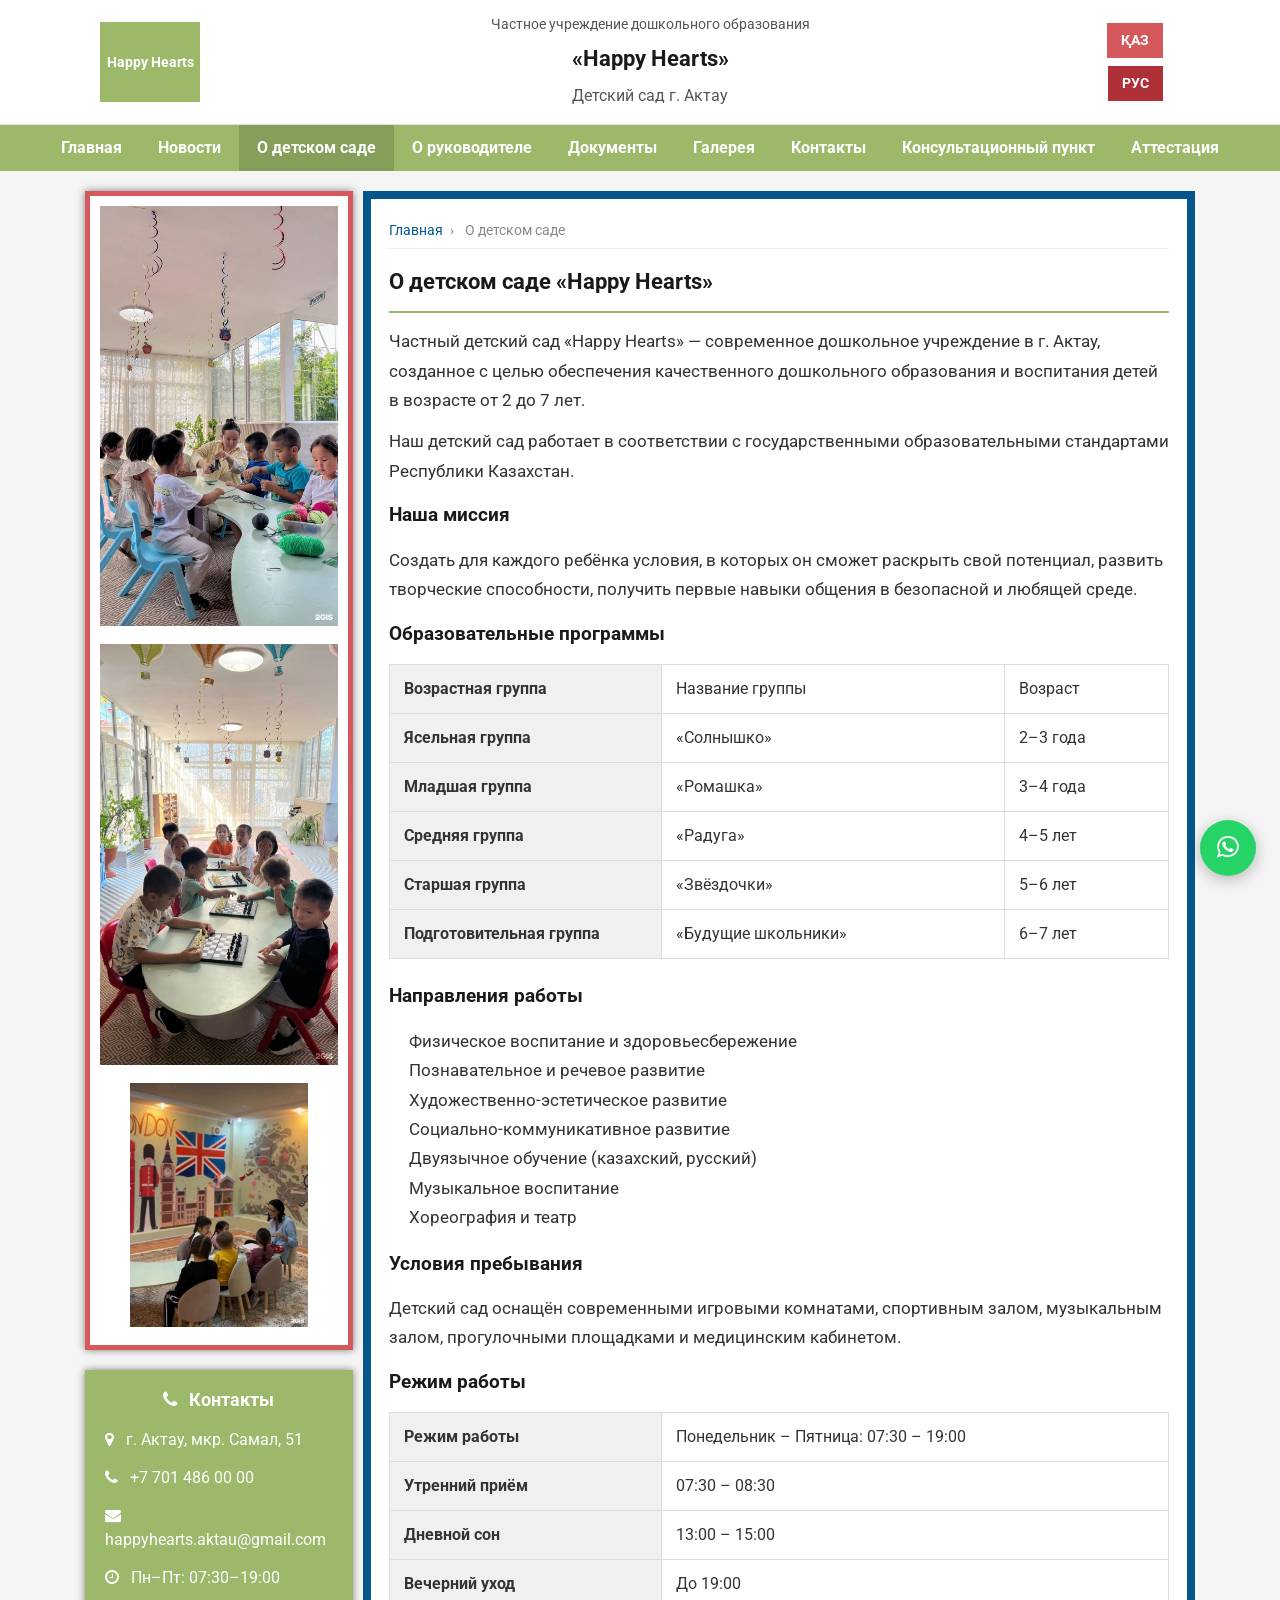
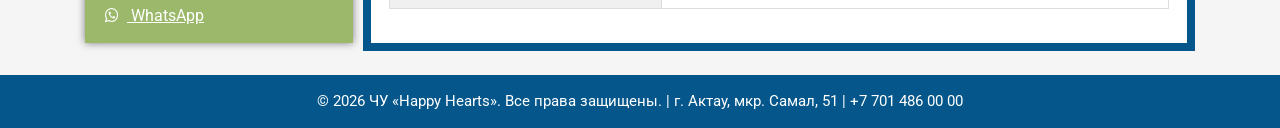
==== commit 6c54f43c: "Add full bilingual (KZ/RU) translation to all 9 pages Added data-i18n attributes to all translatable" ====
--- a/public/about.html
+++ b/public/about.html
@@ -4,37 +4,24 @@
   <meta charset="UTF-8">
   <meta name="viewport" content="width=device-width, initial-scale=1.0">
   <title>О детском саде — Happy Hearts</title>
-  <meta name="description" content="О детском саде Happy Hearts в Актау. Наша миссия, программы и коллектив.">
   <link rel="icon" type="image/svg+xml" href="data:image/svg+xml,%3Csvg xmlns='http://www.w3.org/2000/svg' viewBox='0 0 100 100'%3E%3Ctext y='80' font-size='80'%3E🌸%3C/text%3E%3C/svg%3E">
   <link rel="stylesheet" href="css/style.css">
   <link rel="stylesheet" href="https://cdnjs.cloudflare.com/ajax/libs/font-awesome/4.7.0/css/font-awesome.min.css">
 </head>
 <body>
-
 <header>
   <div class="container-md">
     <div class="row" style="align-items:center;margin:0">
-      <div class="header-logo">
-        <a href="index.html">
-          <img src="images/logo.png" alt="Happy Hearts" onerror="this.style.display='none';this.nextElementSibling.style.display='flex'">
-          <div style="display:none;width:100px;height:80px;background:#9cb96a;align-items:center;justify-content:center;color:white;font-weight:700;font-size:0.9rem;text-align:center;padding:5px">Happy Hearts</div>
-        </a>
+      <div class="header-logo"><a href="index.html"><img src="images/logo.png" alt="Happy Hearts" onerror="this.style.display='none';this.nextElementSibling.style.display='flex'"><div style="display:none;width:100px;height:80px;background:#9cb96a;align-items:center;justify-content:center;color:white;font-weight:700;font-size:0.9rem;text-align:center;padding:5px">Happy Hearts</div></a></div>
+      <div class="header-name">
+        <div class="org-type" data-i18n="hdr.orgtype">Частное учреждение дошкольного образования</div>
+        <h2>«Happy Hearts»</h2>
+        <div class="dept" data-i18n="hdr.dept">Детский сад г. Актау</div>
       </div>
-      <div class="header-name">
-        <div class="org-type">Частное учреждение дошкольного образования</div>
-        <h2>«Happy Hearts»</h2>
-        <div class="dept">Детский сад г. Актау</div>
-      </div>
-      <div class="header-lang">
-        <ul class="lang-list">
-          <li id="lang-kk"><a href="#" onclick="setLang('kk');return false;">ҚАЗ</a></li>
-          <li id="lang-ru" class="lang-active"><a href="#" onclick="setLang('ru');return false;">РУС</a></li>
-        </ul>
-      </div>
+      <div class="header-lang"><ul class="lang-list"><li id="lang-kk"><a href="#" onclick="setLang('kk');return false;">ҚАЗ</a></li><li id="lang-ru" class="lang-active"><a href="#" onclick="setLang('ru');return false;">РУС</a></li></ul></div>
     </div>
   </div>
 </header>
-
 <nav class="main-nav">
   <button class="burger-btn" onclick="toggleMobileMenu()">Меню <span class="burger-icon">&#9776;</span></button>
   <ul id="main-menu">
@@ -49,119 +36,59 @@
     <li><a href="attest.html" data-i18n="nav.attest">Аттестация</a></li>
   </ul>
 </nav>
-
 <div class="container-md">
   <div class="content-wrap">
     <div class="left-block">
-      <div class="banners">
-        <div class="banner-item"><img src="images/photo6.jpg" alt="Программа обучения"></div>
-        <div class="banner-item"><img src="images/photo7.jpg" alt="Детский сад"></div>
-        <div class="banner-item"><img src="images/photo8.jpg" alt="Воспитанники" style="width:75%"></div>
-      </div>
+      <div class="banners"><div class="banner-item"><img src="images/photo6.jpg" alt=""></div><div class="banner-item"><img src="images/photo7.jpg" alt=""></div><div class="banner-item"><img src="images/photo8.jpg" alt="" style="width:75%"></div></div>
       <div class="contact-block">
-        <h3><i class="fa fa-phone"></i> Контакты</h3>
-        <p><i class="fa fa-map-marker"></i> г. Актау, мкр. Самал, 51</p>
+        <h3><i class="fa fa-phone"></i> <span data-i18n="side.contacts">Контакты</span></h3>
+        <p><i class="fa fa-map-marker"></i> <span data-i18n="side.addr">г. Актау, мкр. Самал, 51</span></p>
         <p><i class="fa fa-phone"></i> +7 701 486 00 00</p>
         <p><i class="fa fa-envelope"></i> happyhearts.aktau@gmail.com</p>
-        <p><i class="fa fa-clock-o"></i> Пн–Пт: 07:30–19:00</p>
+        <p><i class="fa fa-clock-o"></i> <span data-i18n="side.hours">Пн–Пт: 07:30–19:00</span></p>
         <p><a href="https://wa.me/77014860000" target="_blank" style="color:white;text-decoration:underline"><i class="fa fa-whatsapp"></i> WhatsApp</a></p>
       </div>
     </div>
-
     <div class="info-block">
-      <div class="breadcrumb">
-        <a href="index.html">Главная</a> <span>›</span> О детском саде
-      </div>
-      <h2 class="page-title">О детском саде «Happy Hearts»</h2>
-
-      <p>Частный детский сад <strong>«Happy Hearts»</strong> — это современное дошкольное учреждение в г. Актау, созданное с целью обеспечения качественного дошкольного образования и воспитания детей в возрасте от 2 до 7 лет.</p>
-
-      <p>Наш детский сад работает в соответствии с государственными образовательными стандартами Республики Казахстан и реализует программы, направленные на всестороннее развитие личности каждого ребёнка.</p>
-
-      <h3>Наша миссия</h3>
-      <p>Создать для каждого ребёнка условия, в которых он сможет раскрыть свой потенциал, развить творческие способности, получить первые навыки общения и познания мира в безопасной и любящей среде.</p>
-
-      <h3>Образовательные программы</h3>
+      <div class="breadcrumb"><a href="index.html" data-i18n="nav.home">Главная</a> <span>›</span> <span data-i18n="about.breadcrumb">О детском саде</span></div>
+      <h2 class="page-title" data-i18n="about.title">О детском саде «Happy Hearts»</h2>
+      <p data-i18n="about.p1">Частный детский сад «Happy Hearts» — современное дошкольное учреждение в г. Актау, созданное с целью обеспечения качественного дошкольного образования и воспитания детей в возрасте от 2 до 7 лет.</p>
+      <p data-i18n="about.p2">Наш детский сад работает в соответствии с государственными образовательными стандартами Республики Казахстан.</p>
+      <h3 data-i18n="about.mission">Наша миссия</h3>
+      <p data-i18n="about.missiontext">Создать для каждого ребёнка условия, в которых он сможет раскрыть свой потенциал, развить творческие способности, получить первые навыки общения в безопасной и любящей среде.</p>
+      <h3 data-i18n="about.programs">Образовательные программы</h3>
       <table class="contacts-table" style="margin-bottom:20px">
-        <tr>
-          <td>Возрастная группа</td>
-          <td>Название группы</td>
-          <td>Возраст</td>
-        </tr>
-        <tr>
-          <td>Ясельная группа</td>
-          <td>«Солнышко»</td>
-          <td>2–3 года</td>
-        </tr>
-        <tr>
-          <td>Младшая группа</td>
-          <td>«Ромашка»</td>
-          <td>3–4 года</td>
-        </tr>
-        <tr>
-          <td>Средняя группа</td>
-          <td>«Радуга»</td>
-          <td>4–5 лет</td>
-        </tr>
-        <tr>
-          <td>Старшая группа</td>
-          <td>«Звёздочки»</td>
-          <td>5–6 лет</td>
-        </tr>
-        <tr>
-          <td>Подготовительная группа</td>
-          <td>«Будущие школьники»</td>
-          <td>6–7 лет</td>
-        </tr>
+        <tr><td data-i18n="about.programs.col1">Возрастная группа</td><td data-i18n="about.programs.col2">Название группы</td><td data-i18n="about.programs.col3">Возраст</td></tr>
+        <tr><td data-i18n="about.programs.r1c1">Ясельная группа</td><td data-i18n="about.programs.r1c2">«Солнышко»</td><td data-i18n="about.programs.r1c3">2–3 года</td></tr>
+        <tr><td data-i18n="about.programs.r2c1">Младшая группа</td><td data-i18n="about.programs.r2c2">«Ромашка»</td><td data-i18n="about.programs.r2c3">3–4 года</td></tr>
+        <tr><td data-i18n="about.programs.r3c1">Средняя группа</td><td data-i18n="about.programs.r3c2">«Радуга»</td><td data-i18n="about.programs.r3c3">4–5 лет</td></tr>
+        <tr><td data-i18n="about.programs.r4c1">Старшая группа</td><td data-i18n="about.programs.r4c2">«Звёздочки»</td><td data-i18n="about.programs.r4c3">5–6 лет</td></tr>
+        <tr><td data-i18n="about.programs.r5c1">Подготовительная группа</td><td data-i18n="about.programs.r5c2">«Будущие школьники»</td><td data-i18n="about.programs.r5c3">6–7 лет</td></tr>
       </table>
-
-      <h3>Направления работы</h3>
+      <h3 data-i18n="about.directions">Направления работы</h3>
       <ul style="padding-left:20px;margin-bottom:14px">
-        <li>Физическое воспитание и здоровьесбережение</li>
-        <li>Познавательное и речевое развитие</li>
-        <li>Художественно-эстетическое развитие</li>
-        <li>Социально-коммуникативное развитие</li>
-        <li>Трёхъязычное обучение (казахский, русский)</li>
-        <li>Музыкальное воспитание</li>
-        <li>Хореография и театр</li>
+        <li data-i18n="about.d1">Физическое воспитание и здоровьесбережение</li>
+        <li data-i18n="about.d2">Познавательное и речевое развитие</li>
+        <li data-i18n="about.d3">Художественно-эстетическое развитие</li>
+        <li data-i18n="about.d4">Социально-коммуникативное развитие</li>
+        <li data-i18n="about.d5">Двуязычное обучение (казахский, русский)</li>
+        <li data-i18n="about.d6">Музыкальное воспитание</li>
+        <li data-i18n="about.d7">Хореография и театр</li>
       </ul>
-
-      <h3>Условия пребывания</h3>
-      <p>Детский сад оснащён современными игровыми комнатами, спортивным залом, музыкальным залом, прогулочными площадками и медицинским кабинетом. Питание организовано 5 раз в день по сбалансированному меню, утверждённому врачом-диетологом.</p>
-
-      <h3>Режим работы</h3>
+      <h3 data-i18n="about.conditions">Условия пребывания</h3>
+      <p data-i18n="about.conditionstext">Детский сад оснащён современными игровыми комнатами, спортивным залом, музыкальным залом, прогулочными площадками и медицинским кабинетом.</p>
+      <h3 data-i18n="about.schedule">Режим работы</h3>
       <table class="contacts-table">
-        <tr>
-          <td>Режим работы</td>
-          <td>Понедельник – Пятница: 07:30 – 19:00</td>
-        </tr>
-        <tr>
-          <td>Утренний приём</td>
-          <td>07:30 – 08:30</td>
-        </tr>
-        <tr>
-          <td>Дневной сон</td>
-          <td>13:00 – 15:00</td>
-        </tr>
-        <tr>
-          <td>Вечерний уход</td>
-          <td>До 19:00</td>
-        </tr>
+        <tr><td data-i18n="about.sch.r1c1">Режим работы</td><td data-i18n="about.sch.r1c2">Понедельник – Пятница: 07:30 – 19:00</td></tr>
+        <tr><td data-i18n="about.sch.r2c1">Утренний приём</td><td data-i18n="about.sch.r2c2">07:30 – 08:30</td></tr>
+        <tr><td data-i18n="about.sch.r3c1">Дневной сон</td><td data-i18n="about.sch.r3c2">13:00 – 15:00</td></tr>
+        <tr><td data-i18n="about.sch.r4c1">Вечерний уход</td><td data-i18n="about.sch.r4c2">До 19:00</td></tr>
       </table>
     </div>
   </div>
 </div>
-
-<footer class="footer">
-  <div class="container-md">
-    <p>© 2026 ЧУ «Happy Hearts». Все права защищены. | г. Актау, мкр. Самал, 51 | +7 701 486 00 00</p>
-  </div>
-</footer>
-
-<a class="wa-float" href="https://wa.me/77014860000" target="_blank" rel="noopener" aria-label="WhatsApp">
-  <i class="fa fa-whatsapp"></i>
-</a>
-
+<footer class="footer"><div class="container-md"><p data-i18n="footer.copy">© 2026 ЧУ «Happy Hearts». Все права защищены. | г. Актау, мкр. Самал, 51 | +7 701 486 00 00</p></div></footer>
+<a class="wa-float" href="https://wa.me/77014860000" target="_blank" rel="noopener" aria-label="WhatsApp"><i class="fa fa-whatsapp"></i></a>
 <script src="js/script.js"></script>
 </body>
 </html>
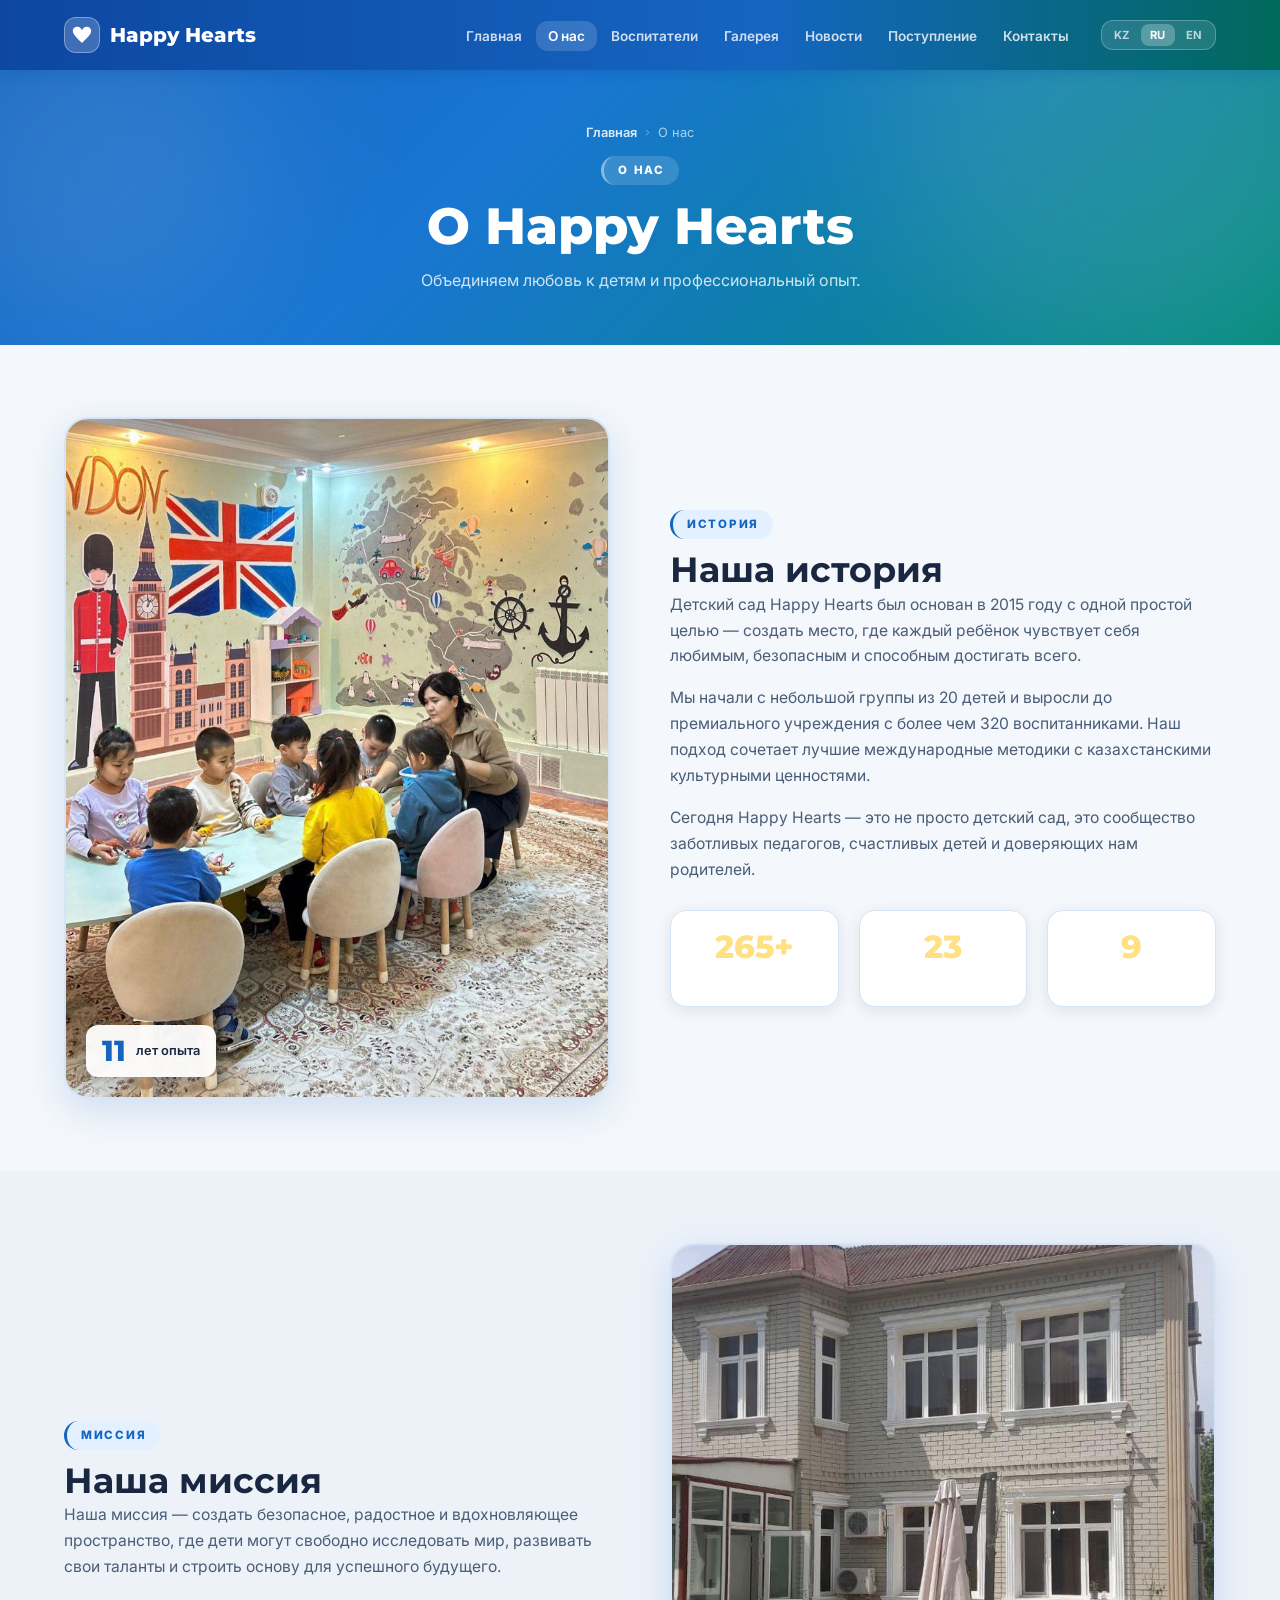
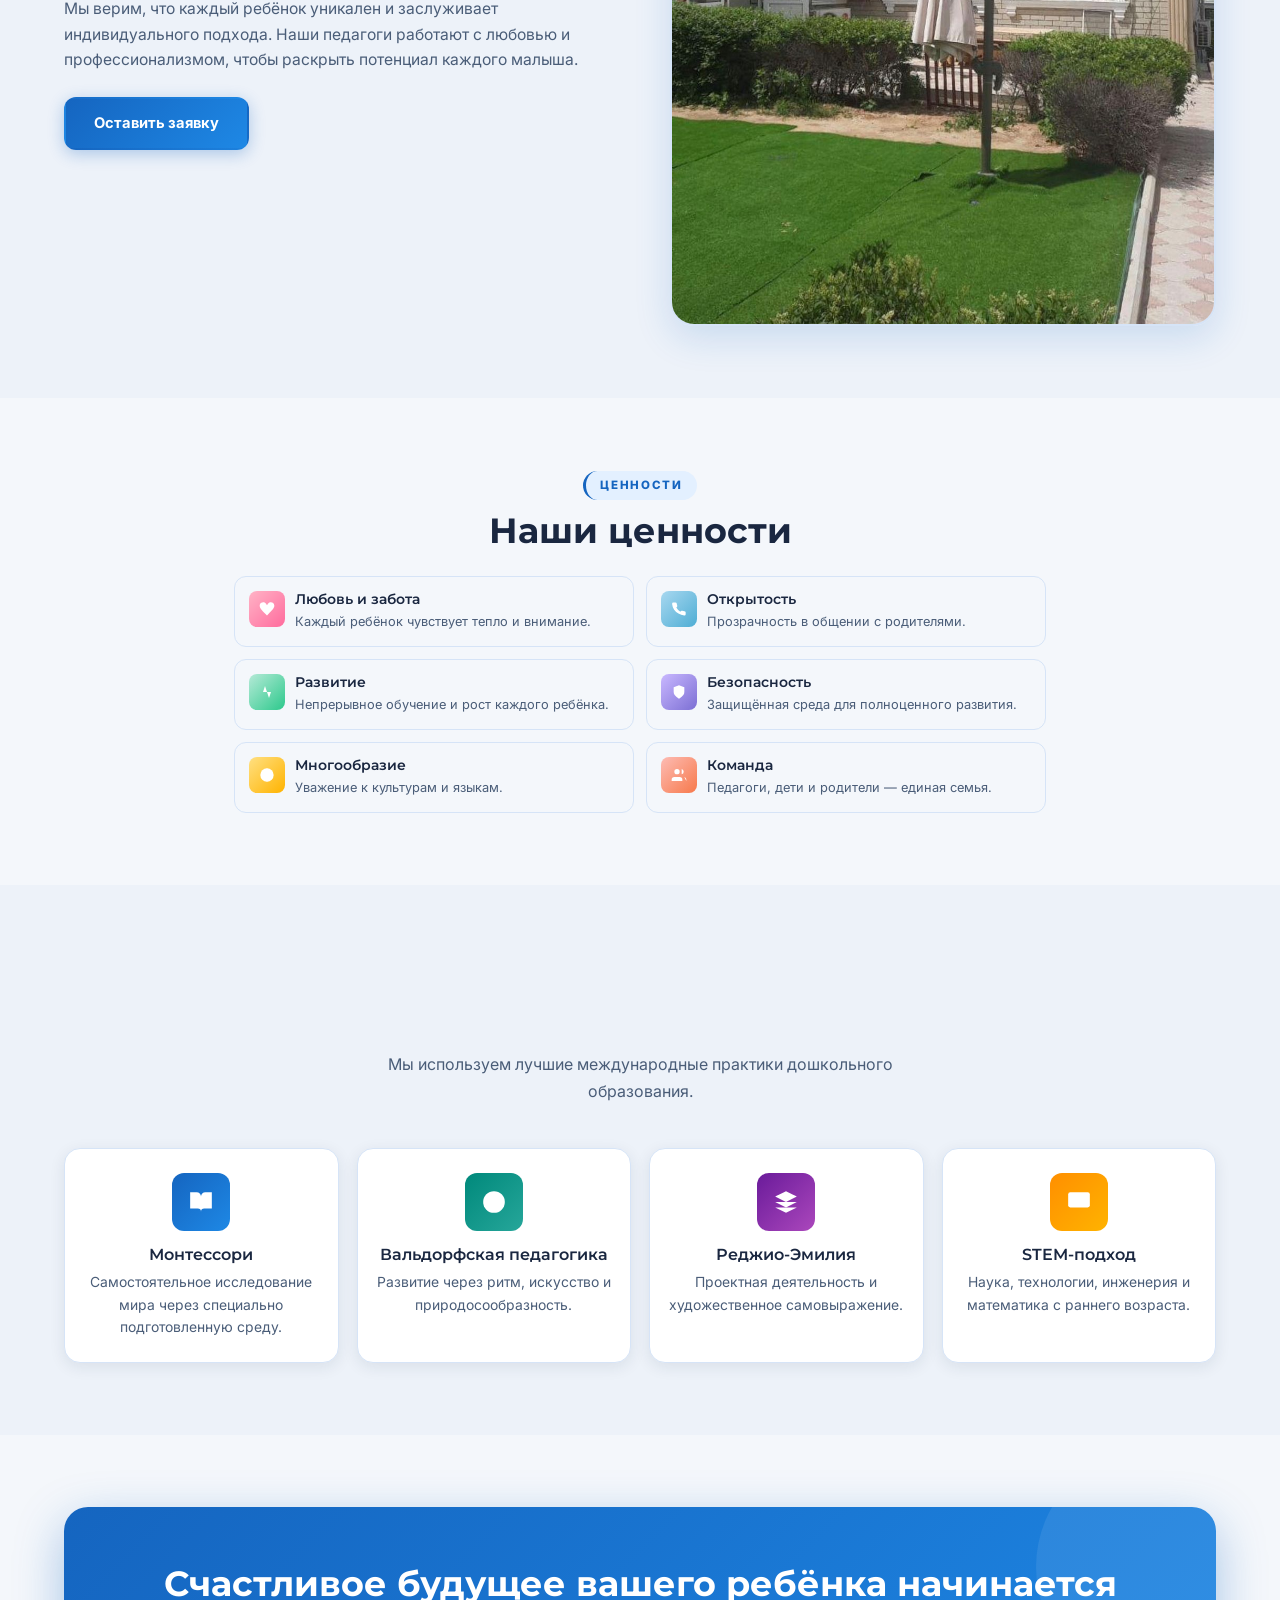
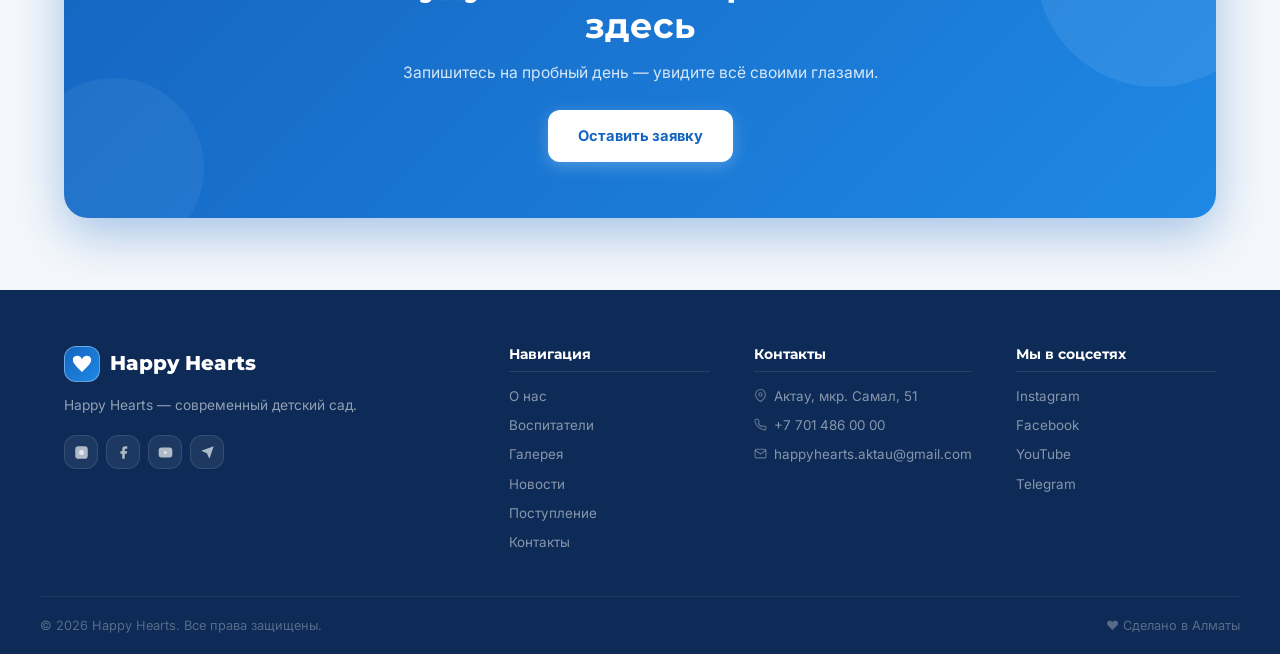
==== commit e5ed2c2d: "Revert to original glassmorphism premium style Restored original CSS, JS and all HTML pages to the g" ====
--- a/public/about.html
+++ b/public/about.html
@@ -1,94 +1,221 @@
-<!DOCTYPE html>
-<html lang="ru">
+﻿<!DOCTYPE html>
+<html lang="ru" data-theme="light">
 <head>
   <meta charset="UTF-8">
   <meta name="viewport" content="width=device-width, initial-scale=1.0">
-  <title>О детском саде — Happy Hearts</title>
+  <title>О нас — Happy Hearts Kindergarten</title>
+  <meta name="description" content="История, миссия, ценности и методики обучения Happy Hearts.">
   <link rel="icon" type="image/svg+xml" href="data:image/svg+xml,%3Csvg xmlns='http://www.w3.org/2000/svg' viewBox='0 0 100 100'%3E%3Ctext y='80' font-size='80'%3E🌸%3C/text%3E%3C/svg%3E">
   <link rel="stylesheet" href="css/style.css">
-  <link rel="stylesheet" href="https://cdnjs.cloudflare.com/ajax/libs/font-awesome/4.7.0/css/font-awesome.min.css">
 </head>
 <body>
-<header>
-  <div class="container-md">
-    <div class="row" style="align-items:center;margin:0">
-      <div class="header-logo"><a href="index.html"><img src="images/logo.png" alt="Happy Hearts" onerror="this.style.display='none';this.nextElementSibling.style.display='flex'"><div style="display:none;width:100px;height:80px;background:#9cb96a;align-items:center;justify-content:center;color:white;font-weight:700;font-size:0.9rem;text-align:center;padding:5px">Happy Hearts</div></a></div>
-      <div class="header-name">
-        <div class="org-type" data-i18n="hdr.orgtype">Частное учреждение дошкольного образования</div>
-        <h2>«Happy Hearts»</h2>
-        <div class="dept" data-i18n="hdr.dept">Детский сад г. Актау</div>
-      </div>
-      <div class="header-lang"><ul class="lang-list"><li id="lang-kk"><a href="#" onclick="setLang('kk');return false;">ҚАЗ</a></li><li id="lang-ru" class="lang-active"><a href="#" onclick="setLang('ru');return false;">РУС</a></li></ul></div>
+<div class="progress-bar"></div>
+<div class="loader"><div class="loader-logo">💜 Happy Hearts</div><div class="loader-dots"><div class="loader-dot"></div><div class="loader-dot"></div><div class="loader-dot"></div></div></div>
+
+<header class="header">
+  <div class="container nav">
+    <a href="index.html" class="logo"><div class="logo-icon"><svg viewBox="0 0 24 24"><path d="M12 21.593c-5.63-5.539-11-10.297-11-14.402 0-3.791 3.068-5.191 5.281-5.191 1.312 0 4.151.501 5.719 4.457 1.59-3.968 4.464-4.447 5.726-4.447 2.54 0 5.274 1.621 5.274 5.181 0 4.069-5.136 8.625-11 14.402z"/></svg></div>Happy Hearts</a>
+    <ul class="nav-links">
+      <li><a href="index.html" data-i18n="nav.home">Главная</a></li>
+      <li><a href="about.html" class="active" data-i18n="nav.about">О нас</a></li>
+      <li><a href="teachers.html" data-i18n="nav.teachers">Воспитатели</a></li>
+      <li><a href="gallery.html" data-i18n="nav.gallery">Галерея</a></li>
+      <li><a href="news.html" data-i18n="nav.news">Новости</a></li>
+      <li><a href="admissions.html" data-i18n="nav.admissions">Поступление</a></li>
+      <li><a href="contacts.html" data-i18n="nav.contacts">Контакты</a></li>
+    </ul>
+    <div class="nav-actions">
+      <div class="lang-switch"><button data-lang="kk">KZ</button><button data-lang="ru" class="active">RU</button><button data-lang="en">EN</button></div>
+      <button class="burger" aria-label="Menu"><span></span><span></span><span></span></button>
     </div>
   </div>
 </header>
-<nav class="main-nav">
-  <button class="burger-btn" onclick="toggleMobileMenu()">Меню <span class="burger-icon">&#9776;</span></button>
-  <ul id="main-menu">
-    <li><a href="index.html" data-i18n="nav.home">Главная</a></li>
-    <li><a href="news.html" data-i18n="nav.news">Новости</a></li>
-    <li class="active"><a href="about.html" data-i18n="nav.about">О детском саде</a></li>
-    <li><a href="director.html" data-i18n="nav.director">О руководителе</a></li>
-    <li><a href="documents.html" data-i18n="nav.documents">Документы</a></li>
-    <li><a href="gallery.html" data-i18n="nav.gallery">Галерея</a></li>
-    <li><a href="contacts.html" data-i18n="nav.contacts">Контакты</a></li>
-    <li><a href="consult.html" data-i18n="nav.consult">Консультационный пункт</a></li>
-    <li><a href="attest.html" data-i18n="nav.attest">Аттестация</a></li>
-  </ul>
+<nav class="mobile-menu">
+  <a href="index.html" data-i18n="nav.home">Главная</a>
+  <a href="about.html" class="active" data-i18n="nav.about">О нас</a>
+  <a href="teachers.html" data-i18n="nav.teachers">Воспитатели</a>
+  <a href="gallery.html" data-i18n="nav.gallery">Галерея</a>
+  <a href="news.html" data-i18n="nav.news">Новости</a>
+  <a href="admissions.html" data-i18n="nav.admissions">Поступление</a>
+  <a href="contacts.html" data-i18n="nav.contacts">Контакты</a>
+  <div class="mobile-menu-footer"><div class="lang-switch"><button data-lang="kk">KZ</button><button data-lang="ru" class="active">RU</button><button data-lang="en">EN</button></div></div>
 </nav>
-<div class="container-md">
-  <div class="content-wrap">
-    <div class="left-block">
-      <div class="banners"><div class="banner-item"><img src="images/photo6.jpg" alt=""></div><div class="banner-item"><img src="images/photo7.jpg" alt=""></div><div class="banner-item"><img src="images/photo8.jpg" alt="" style="width:75%"></div></div>
-      <div class="contact-block">
-        <h3><i class="fa fa-phone"></i> <span data-i18n="side.contacts">Контакты</span></h3>
-        <p><i class="fa fa-map-marker"></i> <span data-i18n="side.addr">г. Актау, мкр. Самал, 51</span></p>
-        <p><i class="fa fa-phone"></i> +7 701 486 00 00</p>
-        <p><i class="fa fa-envelope"></i> happyhearts.aktau@gmail.com</p>
-        <p><i class="fa fa-clock-o"></i> <span data-i18n="side.hours">Пн–Пт: 07:30–19:00</span></p>
-        <p><a href="https://wa.me/77014860000" target="_blank" style="color:white;text-decoration:underline"><i class="fa fa-whatsapp"></i> WhatsApp</a></p>
-      </div>
-    </div>
-    <div class="info-block">
-      <div class="breadcrumb"><a href="index.html" data-i18n="nav.home">Главная</a> <span>›</span> <span data-i18n="about.breadcrumb">О детском саде</span></div>
-      <h2 class="page-title" data-i18n="about.title">О детском саде «Happy Hearts»</h2>
-      <p data-i18n="about.p1">Частный детский сад «Happy Hearts» — современное дошкольное учреждение в г. Актау, созданное с целью обеспечения качественного дошкольного образования и воспитания детей в возрасте от 2 до 7 лет.</p>
-      <p data-i18n="about.p2">Наш детский сад работает в соответствии с государственными образовательными стандартами Республики Казахстан.</p>
-      <h3 data-i18n="about.mission">Наша миссия</h3>
-      <p data-i18n="about.missiontext">Создать для каждого ребёнка условия, в которых он сможет раскрыть свой потенциал, развить творческие способности, получить первые навыки общения в безопасной и любящей среде.</p>
-      <h3 data-i18n="about.programs">Образовательные программы</h3>
-      <table class="contacts-table" style="margin-bottom:20px">
-        <tr><td data-i18n="about.programs.col1">Возрастная группа</td><td data-i18n="about.programs.col2">Название группы</td><td data-i18n="about.programs.col3">Возраст</td></tr>
-        <tr><td data-i18n="about.programs.r1c1">Ясельная группа</td><td data-i18n="about.programs.r1c2">«Солнышко»</td><td data-i18n="about.programs.r1c3">2–3 года</td></tr>
-        <tr><td data-i18n="about.programs.r2c1">Младшая группа</td><td data-i18n="about.programs.r2c2">«Ромашка»</td><td data-i18n="about.programs.r2c3">3–4 года</td></tr>
-        <tr><td data-i18n="about.programs.r3c1">Средняя группа</td><td data-i18n="about.programs.r3c2">«Радуга»</td><td data-i18n="about.programs.r3c3">4–5 лет</td></tr>
-        <tr><td data-i18n="about.programs.r4c1">Старшая группа</td><td data-i18n="about.programs.r4c2">«Звёздочки»</td><td data-i18n="about.programs.r4c3">5–6 лет</td></tr>
-        <tr><td data-i18n="about.programs.r5c1">Подготовительная группа</td><td data-i18n="about.programs.r5c2">«Будущие школьники»</td><td data-i18n="about.programs.r5c3">6–7 лет</td></tr>
-      </table>
-      <h3 data-i18n="about.directions">Направления работы</h3>
-      <ul style="padding-left:20px;margin-bottom:14px">
-        <li data-i18n="about.d1">Физическое воспитание и здоровьесбережение</li>
-        <li data-i18n="about.d2">Познавательное и речевое развитие</li>
-        <li data-i18n="about.d3">Художественно-эстетическое развитие</li>
-        <li data-i18n="about.d4">Социально-коммуникативное развитие</li>
-        <li data-i18n="about.d5">Двуязычное обучение (казахский, русский)</li>
-        <li data-i18n="about.d6">Музыкальное воспитание</li>
-        <li data-i18n="about.d7">Хореография и театр</li>
-      </ul>
-      <h3 data-i18n="about.conditions">Условия пребывания</h3>
-      <p data-i18n="about.conditionstext">Детский сад оснащён современными игровыми комнатами, спортивным залом, музыкальным залом, прогулочными площадками и медицинским кабинетом.</p>
-      <h3 data-i18n="about.schedule">Режим работы</h3>
-      <table class="contacts-table">
-        <tr><td data-i18n="about.sch.r1c1">Режим работы</td><td data-i18n="about.sch.r1c2">Понедельник – Пятница: 07:30 – 19:00</td></tr>
-        <tr><td data-i18n="about.sch.r2c1">Утренний приём</td><td data-i18n="about.sch.r2c2">07:30 – 08:30</td></tr>
-        <tr><td data-i18n="about.sch.r3c1">Дневной сон</td><td data-i18n="about.sch.r3c2">13:00 – 15:00</td></tr>
-        <tr><td data-i18n="about.sch.r4c1">Вечерний уход</td><td data-i18n="about.sch.r4c2">До 19:00</td></tr>
-      </table>
-    </div>
-  </div>
-</div>
-<footer class="footer"><div class="container-md"><p data-i18n="footer.copy">© 2026 ЧУ «Happy Hearts». Все права защищены. | г. Актау, мкр. Самал, 51 | +7 701 486 00 00</p></div></footer>
-<a class="wa-float" href="https://wa.me/77014860000" target="_blank" rel="noopener" aria-label="WhatsApp"><i class="fa fa-whatsapp"></i></a>
+
+<!-- Page Hero -->
+<section class="page-hero">
+  <div class="blob blob-1"></div>
+  <div class="blob blob-2"></div>
+  <div class="container">
+    <div class="breadcrumb">
+      <a href="index.html" data-i18n="nav.home">Главная</a>
+      <svg viewBox="0 0 24 24"><polyline points="9 18 15 12 9 6"/></svg>
+      <span data-i18n="nav.about">О нас</span>
+    </div>
+    <span class="section-eyebrow" data-i18n="about.eyebrow">О НАС</span>
+    <h1 data-i18n="about.title">О Happy Hearts</h1>
+    <p data-i18n="about.sub">Объединяем любовь к детям и профессиональный опыт.</p>
+  </div>
+</section>
+
+<!-- History -->
+<section class="section">
+  <div class="container">
+    <div class="about-split">
+      <div class="reveal-left">
+        <div class="about-img-wrap">
+          <img src="images/photo12.jpg" alt="Здание Happy Hearts" loading="lazy">
+          <div class="about-img-badge">
+            <div class="about-num">11</div>
+            <div class="about-lbl">лет опыта</div>
+          </div>
+        </div>
+      </div>
+      <div class="reveal-right">
+        <span class="section-eyebrow" data-i18n="about.history.eyebrow">ИСТОРИЯ</span>
+        <h2 data-i18n="about.history.title">Наша история</h2>
+        <p style="margin-bottom:16px">Детский сад Happy Hearts был основан в 2015 году с одной простой целью — создать место, где каждый ребёнок чувствует себя любимым, безопасным и способным достигать всего.</p>
+        <p style="margin-bottom:16px">Мы начали с небольшой группы из 20 детей и выросли до премиального учреждения с более чем 320 воспитанниками. Наш подход сочетает лучшие международные методики с казахстанскими культурными ценностями.</p>
+        <p>Сегодня Happy Hearts — это не просто детский сад, это сообщество заботливых педагогов, счастливых детей и доверяющих нам родителей.</p>
+        <div style="display:flex;gap:20px;flex-wrap:wrap;margin-top:28px">
+          <div class="glass-card" style="padding:20px 24px;flex:1;min-width:120px;text-align:center">
+            <div class="stat-num" data-count="320"><span class="count-num">0</span><span>+</span></div>
+            <div class="stat-label" data-i18n="hero.stat1">Счастливых детей</div>
+          </div>
+          <div class="glass-card" style="padding:20px 24px;flex:1;min-width:120px;text-align:center">
+            <div class="stat-num" data-count="28"><span class="count-num">0</span></div>
+            <div class="stat-label" data-i18n="hero.stat2">Воспитателей</div>
+          </div>
+          <div class="glass-card" style="padding:20px 24px;flex:1;min-width:120px;text-align:center">
+            <div class="stat-num" data-count="11"><span class="count-num">0</span></div>
+            <div class="stat-label" data-i18n="hero.stat3">Лет опыта</div>
+          </div>
+        </div>
+      </div>
+    </div>
+  </div>
+</section>
+
+<!-- Mission -->
+<section class="section section--alt">
+  <div class="container">
+    <div class="about-split" style="direction:ltr">
+      <div class="reveal-left">
+        <span class="section-eyebrow" data-i18n="about.mission.eyebrow">МИССИЯ</span>
+        <h2 data-i18n="about.mission.title">Наша миссия</h2>
+        <p style="margin-bottom:16px">Наша миссия — создать безопасное, радостное и вдохновляющее пространство, где дети могут свободно исследовать мир, развивать свои таланты и строить основу для успешного будущего.</p>
+        <p style="margin-bottom:24px">Мы верим, что каждый ребёнок уникален и заслуживает индивидуального подхода. Наши педагоги работают с любовью и профессионализмом, чтобы раскрыть потенциал каждого малыша.</p>
+        <a href="admissions.html" class="btn btn-primary" data-i18n="cta.btn">Оставить заявку</a>
+      </div>
+      <div class="reveal-right">
+        <div class="about-img-wrap">
+          <img src="images/photo11.jpg" alt="Занятие в Happy Hearts" loading="lazy">
+        </div>
+      </div>
+    </div>
+  </div>
+</section>
+
+<!-- Values -->
+<section class="section">
+  <div class="container text-center">
+    <span class="section-eyebrow reveal" data-i18n="about.values.eyebrow">ЦЕННОСТИ</span>
+    <h2 class="section-title reveal" data-i18n="about.values.title">Наши ценности</h2>
+  </div>
+  <div class="container" style="max-width:860px">
+    <div class="values-grid">
+      <div class="value-item reveal">
+        <div class="value-icon" style="background:linear-gradient(135deg,#FFB3C6,#FF6B9D)"><svg viewBox="0 0 24 24"><path d="M12 21.593c-5.63-5.539-11-10.297-11-14.402 0-3.791 3.068-5.191 5.281-5.191 1.312 0 4.151.501 5.719 4.457 1.59-3.968 4.464-4.447 5.726-4.447 2.54 0 5.274 1.621 5.274 5.181 0 4.069-5.136 8.625-11 14.402z"/></svg></div>
+        <div class="value-text"><h4>Любовь и забота</h4><p>Каждый ребёнок чувствует тепло и внимание.</p></div>
+      </div>
+      <div class="value-item reveal">
+        <div class="value-icon" style="background:linear-gradient(135deg,#A8D8F0,#4EADD4)"><svg viewBox="0 0 24 24"><path d="M22 16.92v3a2 2 0 0 1-2.18 2 19.79 19.79 0 0 1-8.63-3.07A19.5 19.5 0 0 1 4.69 13a19.79 19.79 0 0 1-3.07-8.67A2 2 0 0 1 3.6 2.18h3a2 2 0 0 1 2 1.72c.127.96.361 1.903.7 2.81a2 2 0 0 1-.45 2.11L7.91 9.91a16 16 0 0 0 6.09 6.09l.91-.91a2 2 0 0 1 2.11-.45c.907.339 1.85.573 2.81.7A2 2 0 0 1 22 16.92z"/></svg></div>
+        <div class="value-text"><h4>Открытость</h4><p>Прозрачность в общении с родителями.</p></div>
+      </div>
+      <div class="value-item reveal">
+        <div class="value-icon" style="background:linear-gradient(135deg,#B5EAD7,#2DC98C)"><svg viewBox="0 0 24 24"><polyline points="22 12 18 12 15 21 9 3 6 12 2 12"/></svg></div>
+        <div class="value-text"><h4>Развитие</h4><p>Непрерывное обучение и рост каждого ребёнка.</p></div>
+      </div>
+      <div class="value-item reveal">
+        <div class="value-icon" style="background:linear-gradient(135deg,#C9B8FF,#7C6FD4)"><svg viewBox="0 0 24 24"><path d="M12 22s8-4 8-10V5l-8-3-8 3v7c0 6 8 10 8 10z"/></svg></div>
+        <div class="value-text"><h4>Безопасность</h4><p>Защищённая среда для полноценного развития.</p></div>
+      </div>
+      <div class="value-item reveal">
+        <div class="value-icon" style="background:linear-gradient(135deg,#FFE082,#FFB300)"><svg viewBox="0 0 24 24"><circle cx="12" cy="12" r="10"/><line x1="2" y1="12" x2="22" y2="12"/><path d="M12 2a15.3 15.3 0 0 1 4 10 15.3 15.3 0 0 1-4 10 15.3 15.3 0 0 1-4-10 15.3 15.3 0 0 1 4-10z"/></svg></div>
+        <div class="value-text"><h4>Многообразие</h4><p>Уважение к культурам и языкам.</p></div>
+      </div>
+      <div class="value-item reveal">
+        <div class="value-icon" style="background:linear-gradient(135deg,#FDBCB4,#F7794B)"><svg viewBox="0 0 24 24"><path d="M17 21v-2a4 4 0 0 0-4-4H5a4 4 0 0 0-4 4v2"/><circle cx="9" cy="7" r="4"/><path d="M23 21v-2a4 4 0 0 0-3-3.87"/><path d="M16 3.13a4 4 0 0 1 0 7.75"/></svg></div>
+        <div class="value-text"><h4>Команда</h4><p>Педагоги, дети и родители — единая семья.</p></div>
+      </div>
+    </div>
+  </div>
+</section>
+
+<!-- Methods -->
+<section class="section section--alt">
+  <div class="container text-center">
+    <span class="section-eyebrow reveal" data-i18n="about.methods.eyebrow">МЕТОДИКИ</span>
+    <h2 class="section-title reveal" data-i18n="about.methods.title">Методики обучения</h2>
+    <p class="section-subtitle reveal">Мы используем лучшие международные практики дошкольного образования.</p>
+  </div>
+  <div class="container features-grid">
+    <div class="feature-card reveal">
+      <div class="feature-icon fi-1"><svg viewBox="0 0 24 24"><path d="M2 3h6a4 4 0 0 1 4 4v14a3 3 0 0 0-3-3H2z"/><path d="M22 3h-6a4 4 0 0 0-4 4v14a3 3 0 0 1 3-3h7z"/></svg></div>
+      <h3>Монтессори</h3>
+      <p>Самостоятельное исследование мира через специально подготовленную среду.</p>
+    </div>
+    <div class="feature-card reveal">
+      <div class="feature-icon fi-2"><svg viewBox="0 0 24 24"><circle cx="12" cy="12" r="10"/><polyline points="12 6 12 12 16 14"/></svg></div>
+      <h3>Вальдорфская педагогика</h3>
+      <p>Развитие через ритм, искусство и природосообразность.</p>
+    </div>
+    <div class="feature-card reveal">
+      <div class="feature-icon fi-3"><svg viewBox="0 0 24 24"><polygon points="12 2 2 7 12 12 22 7 12 2"/><polyline points="2 17 12 22 22 17"/><polyline points="2 12 12 17 22 12"/></svg></div>
+      <h3>Реджио-Эмилия</h3>
+      <p>Проектная деятельность и художественное самовыражение.</p>
+    </div>
+    <div class="feature-card reveal">
+      <div class="feature-icon fi-4"><svg viewBox="0 0 24 24"><rect x="2" y="3" width="20" height="14" rx="2"/><line x1="8" y1="21" x2="16" y2="21"/><line x1="12" y1="17" x2="12" y2="21"/></svg></div>
+      <h3>STEM-подход</h3>
+      <p>Наука, технологии, инженерия и математика с раннего возраста.</p>
+    </div>
+  </div>
+</section>
+
+<!-- CTA -->
+<section class="section">
+  <div class="container">
+    <div class="cta-block reveal">
+      <h2 data-i18n="cta.title">Счастливое будущее вашего ребёнка начинается здесь</h2>
+      <p data-i18n="cta.sub">Запишитесь на пробный день — увидите всё своими глазами.</p>
+      <a href="admissions.html" class="btn btn-white" data-i18n="cta.btn">Оставить заявку</a>
+    </div>
+  </div>
+</section>
+
+<!-- Footer -->
+<footer class="footer">
+  <div class="container footer-grid">
+    <div class="footer-brand">
+      <a href="index.html" class="logo"><div class="logo-icon"><svg viewBox="0 0 24 24"><path d="M12 21.593c-5.63-5.539-11-10.297-11-14.402 0-3.791 3.068-5.191 5.281-5.191 1.312 0 4.151.501 5.719 4.457 1.59-3.968 4.464-4.447 5.726-4.447 2.54 0 5.274 1.621 5.274 5.181 0 4.069-5.136 8.625-11 14.402z"/></svg></div>Happy Hearts</a>
+      <p class="footer-desc" data-i18n="footer.about">Happy Hearts — современный детский сад.</p>
+      <div class="footer-socials">
+        <a href="#" class="footer-social-btn" aria-label="Instagram"><svg viewBox="0 0 24 24"><rect x="2" y="2" width="20" height="20" rx="5"/><path d="M16 11.37A4 4 0 1 1 12.63 8 4 4 0 0 1 16 11.37z"/><line x1="17.5" y1="6.5" x2="17.51" y2="6.5"/></svg></a>
+        <a href="#" class="footer-social-btn" aria-label="Facebook"><svg viewBox="0 0 24 24"><path d="M18 2h-3a5 5 0 0 0-5 5v3H7v4h3v8h4v-8h3l1-4h-4V7a1 1 0 0 1 1-1h3z"/></svg></a>
+        <a href="#" class="footer-social-btn" aria-label="YouTube"><svg viewBox="0 0 24 24"><path d="M22.54 6.42a2.78 2.78 0 0 0-1.95-1.96C18.88 4 12 4 12 4s-6.88 0-8.59.46a2.78 2.78 0 0 0-1.95 1.96A29 29 0 0 0 1 12a29 29 0 0 0 .46 5.58A2.78 2.78 0 0 0 3.41 19.54C5.12 20 12 20 12 20s6.88 0 8.59-.46a2.78 2.78 0 0 0 1.95-1.96A29 29 0 0 0 23 12a29 29 0 0 0-.46-5.58z"/><polygon points="9.75 15.02 15.5 12 9.75 8.98 9.75 15.02"/></svg></a>
+        <a href="#" class="footer-social-btn" aria-label="Telegram"><svg viewBox="0 0 24 24"><path d="M22 2L11 13"/><path d="M22 2L15 22 11 13 2 9l20-7z"/></svg></a>
+      </div>
+    </div>
+    <div class="footer-col"><h4 data-i18n="footer.nav">Навигация</h4><ul><li><a href="about.html" data-i18n="nav.about">О нас</a></li><li><a href="teachers.html" data-i18n="nav.teachers">Воспитатели</a></li><li><a href="gallery.html" data-i18n="nav.gallery">Галерея</a></li><li><a href="news.html" data-i18n="nav.news">Новости</a></li><li><a href="admissions.html" data-i18n="nav.admissions">Поступление</a></li><li><a href="contacts.html" data-i18n="nav.contacts">Контакты</a></li></ul></div>
+    <div class="footer-col"><h4 data-i18n="footer.contact">Контакты</h4><ul><li><svg viewBox="0 0 24 24"><path d="M21 10c0 7-9 13-9 13s-9-6-9-13a9 9 0 0 1 18 0z"/><circle cx="12" cy="10" r="3"/></svg><span data-i18n="contact.addr.v">Актау, мкр. Самал, 51</span></li><li><svg viewBox="0 0 24 24"><path d="M22 16.92v3a2 2 0 0 1-2.18 2 19.79 19.79 0 0 1-8.63-3.07A19.5 19.5 0 0 1 4.69 13a19.79 19.79 0 0 1-3.07-8.67A2 2 0 0 1 3.6 2.18h3a2 2 0 0 1 2 1.72 12.84 12.84 0 0 0 .7 2.81 2 2 0 0 1-.45 2.11L7.91 9.91a16 16 0 0 0 6.09 6.09l.91-.91a2 2 0 0 1 2.11-.45 12.84 12.84 0 0 0 2.81.7A2 2 0 0 1 22 16.92z"/></svg><span data-i18n="contact.phone.v">+7 701 486 00 00</span></li><li><svg viewBox="0 0 24 24"><path d="M4 4h16c1.1 0 2 .9 2 2v12c0 1.1-.9 2-2 2H4c-1.1 0-2-.9-2-2V6c0-1.1.9-2 2-2z"/><polyline points="22,6 12,13 2,6"/></svg><span data-i18n="contact.email.v">happyhearts.aktau@gmail.com</span></li></ul></div>
+    <div class="footer-col"><h4 data-i18n="footer.social">Мы в соцсетях</h4><ul><li><a href="#">Instagram</a></li><li><a href="#">Facebook</a></li><li><a href="#">YouTube</a></li><li><a href="#">Telegram</a></li></ul></div>
+  </div>
+  <div class="container footer-bottom"><span data-i18n="footer.copy">© 2026 Happy Hearts. Все права защищены.</span><span data-i18n="footer.made">❤️ Сделано в Алматы</span></div>
+</footer>
+
+<a class="wa-btn" href="https://wa.me/77014860000" target="_blank" rel="noopener" aria-label="WhatsApp"><div class="wa-icon"><svg viewBox="0 0 24 24"><path d="M17.5 14.4c-.3-.1-1.7-.8-2-.9-.3-.1-.5-.1-.7.1-.2.3-.7.9-.9 1.1-.2.2-.3.2-.6.1-1.7-.9-2.9-1.6-4.1-3.6-.3-.5.3-.5.9-1.6.1-.2.1-.4 0-.5 0-.1-.7-1.6-.9-2.2-.2-.6-.5-.5-.7-.5h-.6c-.2 0-.5.1-.8.4s-1.1 1-1.1 2.5 1.1 2.9 1.3 3.1c.2.3 2.2 3.4 5.4 4.8.7.3 1.3.5 1.8.6.7.2 1.4.2 1.9.1.6-.1 1.7-.7 2-1.4.2-.7.2-1.2.2-1.4-.1-.1-.3-.2-.6-.3zM12 2C6.5 2 2 6.5 2 12c0 1.8.5 3.4 1.3 4.9L2 22l5.3-1.3c1.4.7 3 1.1 4.7 1.1 5.5 0 10-4.5 10-10S17.5 2 12 2zm0 18c-1.5 0-3-.4-4.3-1.2l-.3-.2-3.1.8.8-3-.2-.3C4.4 14.9 4 13.5 4 12c0-4.4 3.6-8 8-8s8 3.6 8 8-3.6 8-8 8z"/></svg></div><span class="wa-tooltip" data-i18n="wa.tooltip">Написать в WhatsApp</span></a>
+<button class="back-top" aria-label="Back to top"><svg viewBox="0 0 24 24"><polyline points="18 15 12 9 6 15"/></svg></button>
 <script src="js/script.js"></script>
 </body>
 </html>
+
--- a/public/css/style.css
+++ b/public/css/style.css
@@ -1,989 +1,518 @@
 /* ============================================================
-   HAPPY HEARTS — Дизайн как sad36sko.ful.kz
-   Цвета: nav #9cb96a, accent #d5585d, info-border #05578b, footer #05578b
+   HAPPY HEARTS KINDERGARTEN — Design System
+   Style: Clean government-inspired, blue/green, modern & neat
+   Fonts: Nunito (body) + Baloo 2 (headings)
    ============================================================ */
 
-/* ── Google Fonts ── */
-@import url('https://fonts.googleapis.com/css2?family=Roboto:wght@400;500;700&display=swap');
-@import url('https://cdnjs.cloudflare.com/ajax/libs/font-awesome/4.7.0/css/font-awesome.min.css');
+@import url('https://fonts.googleapis.com/css2?family=Inter:wght@300;400;500;600;700;800&family=Montserrat:wght@600;700;800&display=swap');
+
+/* ── CSS Variables ── */
+:root {
+  --primary:       #1565C0;
+  --primary-light: #1E88E5;
+  --primary-pale:  #E3F0FF;
+  --secondary:     #00897B;
+  --secondary-light:#26A69A;
+  --secondary-pale:#E0F5F3;
+  --accent:        #FF8F00;
+  --accent-pale:   #FFF8E1;
+  --red:           #E53935;
+
+  --bg:            #F4F7FB;
+  --bg-alt:        #EDF2F9;
+  --surface:       #FFFFFF;
+  --surface-glass: rgba(255,255,255,0.85);
+  --border:        #D6E4F7;
+  --border-light:  rgba(255,255,255,0.7);
+
+  --text:          #1A2740;
+  --text-muted:    #4A5D78;
+  --text-light:    #8FA3BF;
+
+  --shadow-sm:  0 2px 8px rgba(21,101,192,0.08);
+  --shadow-md:  0 6px 20px rgba(21,101,192,0.12);
+  --shadow-lg:  0 12px 36px rgba(21,101,192,0.16);
+  --shadow-card:0 4px 16px rgba(26,39,64,0.09);
+
+  --r-sm:  8px;
+  --r-md:  12px;
+  --r-lg:  16px;
+  --r-xl:  24px;
+  --r-full:9999px;
+
+  --grad-primary:  linear-gradient(135deg,#1565C0,#1E88E5);
+  --grad-secondary:linear-gradient(135deg,#00897B,#26A69A);
+  --grad-hero:     linear-gradient(135deg,#1565C0 0%,#1976D2 40%,#00897B 100%);
+  --grad-header:   linear-gradient(90deg,#0D47A1 0%,#1565C0 60%,#00695C 100%);
+  --grad-card:     #FFFFFF;
+  --grad-accent:   linear-gradient(135deg,#FF8F00,#FFB300);
+
+  --t-fast:0.15s ease;
+  --t-mid: 0.25s ease;
+  --t-slow:0.4s ease;
+
+  --z-base:10;--z-dropdown:20;--z-sticky:30;--z-modal:50;--z-toast:60;
+  --nav-h:70px;
+  --container:1200px;
+}
+
+[data-theme="dark"] {
+  --bg:            #111827;
+  --bg-alt:        #1A2540;
+  --surface:       #1F2D45;
+  --surface-glass: rgba(31,45,69,0.9);
+  --border:        rgba(30,136,229,0.2);
+  --border-light:  rgba(255,255,255,0.06);
+  --text:          #E8F0FE;
+  --text-muted:    #90A8C3;
+  --text-light:    #4A6080;
+  --shadow-sm:     0 2px 8px rgba(0,0,0,0.3);
+  --shadow-md:     0 6px 20px rgba(0,0,0,0.4);
+  --shadow-lg:     0 12px 36px rgba(0,0,0,0.5);
+  --shadow-card:   0 4px 16px rgba(0,0,0,0.35);
+  --grad-card:     #1F2D45;
+  --primary-pale:  rgba(30,136,229,0.12);
+  --secondary-pale:rgba(38,166,154,0.12);
+  --accent-pale:   rgba(255,143,0,0.12);
+  --bg-alt:        #162035;
+}
 
 /* ── Reset ── */
 *,*::before,*::after{box-sizing:border-box;margin:0;padding:0}
-html{scroll-behavior:smooth}
-body{
-  font-family:-apple-system,BlinkMacSystemFont,"Segoe UI",Roboto,"Helvetica Neue",Arial,sans-serif;
-  font-size:16px;
-  line-height:1.6;
-  color:#333;
-  background-color:whitesmoke;
+html{scroll-behavior:smooth;font-size:16px}
+body{font-family:'Inter',sans-serif;background:var(--bg);color:var(--text);line-height:1.65;overflow-x:hidden;transition:background var(--t-slow),color var(--t-slow)}
+img{display:block;max-width:100%}
+a{text-decoration:none;color:inherit}
+ul{list-style:none}
+button{cursor:pointer;border:none;background:none;font-family:inherit}
+input,textarea,select{font-family:inherit}
+
+/* ── Typography ── */
+h1,h2,h3,h4,h5,h6{font-family:'Montserrat',sans-serif;line-height:1.2;color:var(--text)}
+h1{font-size:clamp(2rem,5vw,3.2rem);font-weight:800}
+h2{font-size:clamp(1.5rem,3vw,2.2rem);font-weight:700}
+h3{font-size:clamp(1.1rem,2vw,1.35rem);font-weight:600}
+h4{font-size:1.05rem;font-weight:600}
+p{color:var(--text-muted);font-size:0.98rem}
+
+/* ── Layout ── */
+.container{max-width:var(--container);margin:0 auto;padding:0 24px}
+.section{padding:72px 0;position:relative}
+.section--alt{background:var(--bg-alt)}
+.text-center{text-align:center}
+.mt-32{margin-top:32px}
+
+.section-eyebrow{display:inline-block;font-family:'Inter',sans-serif;font-weight:800;font-size:0.72rem;letter-spacing:0.15em;text-transform:uppercase;color:var(--primary);background:var(--primary-pale);padding:5px 14px;border-radius:var(--r-full);margin-bottom:10px;border-left:3px solid var(--primary)}
+.section-title{margin-bottom:12px}
+.section-subtitle{max-width:560px;margin:0 auto 44px;font-size:1rem}
+
+/* ── Buttons ── */
+.btn{display:inline-flex;align-items:center;gap:8px;padding:12px 28px;border-radius:var(--r-md);font-family:'Inter',sans-serif;font-weight:700;font-size:0.92rem;transition:all var(--t-mid);cursor:pointer;white-space:nowrap;border:2px solid transparent}
+.btn:active{transform:scale(0.97)}
+.btn-primary{background:var(--grad-primary);color:#fff;box-shadow:0 4px 16px rgba(21,101,192,0.3)}
+.btn-primary:hover{transform:translateY(-2px);box-shadow:0 8px 24px rgba(21,101,192,0.4)}
+.btn-secondary{background:var(--grad-secondary);color:#fff;box-shadow:0 4px 16px rgba(0,137,123,0.3)}
+.btn-secondary:hover{transform:translateY(-2px);box-shadow:0 8px 24px rgba(0,137,123,0.4)}
+.btn-ghost{background:var(--surface);color:var(--text);border-color:var(--border);box-shadow:var(--shadow-sm)}
+.btn-ghost:hover{border-color:var(--primary);color:var(--primary);transform:translateY(-1px)}
+.btn-outline{background:transparent;border-color:var(--primary);color:var(--primary)}
+.btn-outline:hover{background:var(--primary);color:#fff;transform:translateY(-1px)}
+.btn-white{background:#fff;color:var(--primary);box-shadow:0 4px 16px rgba(255,255,255,0.25)}
+.btn-white:hover{transform:translateY(-2px);box-shadow:0 8px 24px rgba(255,255,255,0.35)}
+.btn-accent{background:var(--grad-accent);color:#fff;box-shadow:0 4px 16px rgba(255,143,0,0.3)}
+.btn-accent:hover{transform:translateY(-2px)}
+
+/* ── Badges ── */
+.badge{display:inline-flex;align-items:center;gap:4px;padding:3px 10px;border-radius:var(--r-full);font-size:0.72rem;font-weight:700}
+.badge-blue{background:var(--primary-pale);color:var(--primary)}
+.badge-green{background:var(--secondary-pale);color:var(--secondary)}
+.badge-yellow{background:var(--accent-pale);color:var(--accent)}
+
+/* ════════ LOADER ════════ */
+.loader{position:fixed;inset:0;background:var(--primary);display:flex;flex-direction:column;align-items:center;justify-content:center;z-index:9999;transition:opacity 0.5s ease,visibility 0.5s ease}
+.loader.hidden{opacity:0;visibility:hidden;pointer-events:none}
+.loader-logo{font-family:'Montserrat',sans-serif;font-size:2rem;font-weight:800;color:#fff;margin-bottom:24px;animation:loaderPop 0.6s cubic-bezier(0.34,1.56,0.64,1) both}
+.loader-dots{display:flex;gap:8px}
+.loader-dot{width:10px;height:10px;background:rgba(255,255,255,0.6);border-radius:50%;animation:loaderBounce 0.8s ease-in-out infinite}
+.loader-dot:nth-child(2){animation-delay:0.15s;background:rgba(255,255,255,0.8)}
+.loader-dot:nth-child(3){animation-delay:0.3s;background:#fff}
+@keyframes loaderPop{from{opacity:0;transform:scale(0.6)}to{opacity:1;transform:scale(1)}}
+@keyframes loaderBounce{0%,100%{transform:translateY(0)}50%{transform:translateY(-10px)}}
+
+/* ════════ PROGRESS BAR ════════ */
+.progress-bar{position:fixed;top:0;left:0;height:3px;background:var(--accent);z-index:9998;width:0%;transition:width 0.1s linear}
+
+/* ════════ HEADER ════════ */
+.header{position:fixed;top:0;left:0;right:0;height:var(--nav-h);z-index:var(--z-sticky);background:var(--grad-header);box-shadow:0 2px 12px rgba(13,71,161,0.25);transition:all var(--t-slow)}
+.header.scrolled{box-shadow:0 4px 20px rgba(13,71,161,0.35)}
+.nav{display:flex;align-items:center;height:var(--nav-h);gap:20px}
+.logo{display:flex;align-items:center;gap:10px;font-family:'Montserrat',sans-serif;font-weight:800;font-size:1.25rem;color:#fff;flex-shrink:0;transition:opacity var(--t-fast)}
+.logo:hover{opacity:0.9}
+.logo-icon{width:36px;height:36px;background:rgba(255,255,255,0.2);border-radius:var(--r-md);display:flex;align-items:center;justify-content:center;flex-shrink:0;border:1.5px solid rgba(255,255,255,0.35)}
+.logo-icon svg{width:20px;height:20px;fill:#fff}
+.nav-links{display:flex;align-items:center;gap:2px;margin-left:auto}
+.nav-links a{padding:7px 12px;border-radius:var(--r-md);font-weight:600;font-size:0.85rem;color:rgba(255,255,255,0.8);transition:all var(--t-fast)}
+.nav-links a:hover,.nav-links a.active{color:#fff;background:rgba(255,255,255,0.15)}
+.nav-actions{display:flex;align-items:center;gap:8px;flex-shrink:0}
+.lang-switch{display:flex;align-items:center;background:rgba(255,255,255,0.12);border:1.5px solid rgba(255,255,255,0.25);border-radius:var(--r-md);padding:3px;gap:2px}
+.lang-switch button{padding:4px 9px;border-radius:var(--r-sm);font-size:0.7rem;font-weight:700;color:rgba(255,255,255,0.7);transition:all var(--t-fast);letter-spacing:0.05em}
+.lang-switch button.active,.lang-switch button:hover{background:rgba(255,255,255,0.25);color:#fff}
+.theme-toggle{width:36px;height:36px;border-radius:var(--r-md);background:rgba(255,255,255,0.12);border:1.5px solid rgba(255,255,255,0.25);display:flex;align-items:center;justify-content:center;color:rgba(255,255,255,0.8);transition:all var(--t-fast)}
+.theme-toggle:hover{background:rgba(255,255,255,0.25);color:#fff}
+.theme-toggle svg{width:17px;height:17px;stroke:currentColor;fill:none;stroke-width:2}
+.burger{display:none;width:36px;height:36px;border-radius:var(--r-md);background:rgba(255,255,255,0.12);border:1.5px solid rgba(255,255,255,0.25);flex-direction:column;align-items:center;justify-content:center;gap:4px}
+.burger span{display:block;width:17px;height:2px;background:#fff;border-radius:2px;transition:all var(--t-mid)}
+.burger.open span:nth-child(1){transform:translateY(6px) rotate(45deg)}
+.burger.open span:nth-child(2){opacity:0;transform:scaleX(0)}
+.burger.open span:nth-child(3){transform:translateY(-6px) rotate(-45deg)}
+.mobile-menu{position:fixed;top:var(--nav-h);left:0;right:0;background:var(--primary);padding:12px 20px 20px;z-index:calc(var(--z-sticky) - 1);transform:translateY(-110%);transition:transform var(--t-slow);box-shadow:0 8px 24px rgba(13,71,161,0.3)}
+.mobile-menu.open{transform:translateY(0)}
+.mobile-menu a{display:block;padding:11px 14px;font-weight:600;color:rgba(255,255,255,0.85);border-radius:var(--r-md);transition:all var(--t-fast);font-size:0.92rem}
+.mobile-menu a:hover,.mobile-menu a.active{color:#fff;background:rgba(255,255,255,0.15)}
+.mobile-menu-footer{display:flex;align-items:center;justify-content:space-between;margin-top:12px;padding-top:12px;border-top:1px solid rgba(255,255,255,0.15)}
+
+/* ════════ HERO ════════ */
+.hero{min-height:100vh;background:var(--grad-hero);display:flex;align-items:center;padding-top:calc(var(--nav-h) + 40px);padding-bottom:72px;position:relative;overflow:hidden}
+.blob{position:absolute;border-radius:50%;filter:blur(80px);opacity:0.15;pointer-events:none;animation:blobFloat 10s ease-in-out infinite}
+.blob-1{width:500px;height:500px;background:#fff;top:-120px;right:-100px}
+.blob-2{width:350px;height:350px;background:#fff;bottom:0;left:-80px;animation-delay:3s}
+.blob-3{width:200px;height:200px;background:var(--accent);top:40%;left:40%;animation-delay:5s}
+@keyframes blobFloat{0%,100%{transform:translate(0,0)}50%{transform:translate(15px,-15px)}}
+.hero-inner{display:grid;grid-template-columns:1fr 1fr;align-items:center;gap:60px;position:relative;z-index:2}
+.hero-badge{display:inline-flex;align-items:center;gap:6px;background:rgba(255,255,255,0.15);border:1.5px solid rgba(255,255,255,0.3);border-radius:var(--r-full);padding:7px 16px;font-size:0.8rem;font-weight:700;color:#fff;margin-bottom:18px;animation:fadeInDown 0.6s ease both}
+.hero-title{font-size:clamp(2.2rem,5vw,3.4rem);font-weight:800;line-height:1.1;margin-bottom:18px;animation:fadeInUp 0.7s ease 0.1s both;color:#fff}
+.hero-title .accent{color:#FFE082}
+.hero-lead{font-size:1.05rem;max-width:480px;margin-bottom:28px;animation:fadeInUp 0.7s ease 0.2s both;line-height:1.7;color:rgba(255,255,255,0.88)}
+.hero-cta{display:flex;gap:12px;flex-wrap:wrap;margin-bottom:44px;animation:fadeInUp 0.7s ease 0.3s both}
+.hero-stats{display:flex;gap:28px;flex-wrap:wrap;animation:fadeInUp 0.7s ease 0.4s both}
+.stat-num{font-family:'Montserrat',sans-serif;font-size:2rem;font-weight:800;color:#fff;line-height:1}
+.stat-num span{color:#FFE082}
+.stat-label{font-size:0.78rem;color:rgba(255,255,255,0.7);font-weight:600;margin-top:2px}
+.hero-visual{position:relative;animation:fadeInRight 0.8s ease 0.2s both}
+.hero-img-main{border-radius:var(--r-xl);overflow:hidden;box-shadow:0 20px 60px rgba(0,0,0,0.3);aspect-ratio:4/5;position:relative;border:3px solid rgba(255,255,255,0.2)}
+.hero-img-main img{width:100%;height:100%;object-fit:cover}
+.hero-img-second{position:absolute;bottom:-28px;left:-36px;width:50%;aspect-ratio:1;border-radius:var(--r-lg);overflow:hidden;box-shadow:0 12px 40px rgba(0,0,0,0.25);border:3px solid rgba(255,255,255,0.3);animation:floatCard 4s ease-in-out infinite}
+.hero-img-second img{width:100%;height:100%;object-fit:cover}
+.hero-card{position:absolute;background:rgba(255,255,255,0.95);border-radius:var(--r-md);padding:11px 16px;display:flex;align-items:center;gap:10px;box-shadow:0 8px 24px rgba(0,0,0,0.15);white-space:nowrap;z-index:3}
+.hero-card-1{top:20px;left:-44px;animation:floatCard 3.5s ease-in-out infinite}
+.hero-card-2{top:45%;right:-36px;animation:floatCard 4.5s ease-in-out 0.5s infinite}
+.hero-card-icon{width:36px;height:36px;border-radius:var(--r-md);display:flex;align-items:center;justify-content:center;flex-shrink:0}
+.hero-card-icon svg{width:18px;height:18px;fill:#fff}
+.hero-card-title{font-weight:700;font-size:0.82rem;color:var(--text)}
+.hero-card-sub{font-size:0.72rem;color:var(--text-muted)}
+@keyframes floatCard{0%,100%{transform:translateY(0)}50%{transform:translateY(-8px)}}
+@keyframes fadeInDown{from{opacity:0;transform:translateY(-20px)}to{opacity:1;transform:translateY(0)}}
+@keyframes fadeInUp{from{opacity:0;transform:translateY(20px)}to{opacity:1;transform:translateY(0)}}
+@keyframes fadeInRight{from{opacity:0;transform:translateX(30px)}to{opacity:1;transform:translateX(0)}}
+@keyframes fadeInLeft{from{opacity:0;transform:translateX(-30px)}to{opacity:1;transform:translateX(0)}}
+@keyframes fadeIn{from{opacity:0}to{opacity:1}}
+
+/* Wave */
+.wave-divider{display:block;margin-bottom:-4px}
+.wave-divider svg{display:block;width:100%}
+
+/* ════════ SCROLL REVEAL ════════ */
+.reveal{opacity:0;transform:translateY(24px);transition:opacity 0.6s ease,transform 0.6s ease}
+.reveal.visible{opacity:1;transform:translateY(0)}
+.reveal-left{opacity:0;transform:translateX(-24px);transition:opacity 0.6s ease,transform 0.6s ease}
+.reveal-left.visible{opacity:1;transform:translateX(0)}
+.reveal-right{opacity:0;transform:translateX(24px);transition:opacity 0.6s ease,transform 0.6s ease}
+.reveal-right.visible{opacity:1;transform:translateX(0)}
+@media(prefers-reduced-motion:reduce){.reveal,.reveal-left,.reveal-right{opacity:1;transform:none;transition:none}}
+
+/* ════════ CARDS ════════ */
+.glass-card{background:var(--surface);border:1.5px solid var(--border);border-radius:var(--r-lg);box-shadow:var(--shadow-card);padding:24px;transition:transform var(--t-mid),box-shadow var(--t-mid)}
+.glass-card:hover{transform:translateY(-4px);box-shadow:var(--shadow-md)}
+.clay-card{background:var(--surface);border-radius:var(--r-lg);box-shadow:var(--shadow-md);border:1.5px solid var(--border);padding:24px;transition:transform var(--t-mid),box-shadow var(--t-mid)}
+.clay-card:hover{transform:translateY(-4px);box-shadow:var(--shadow-lg)}
+
+/* ════════ TOP INFO BAR ════════ */
+.info-bar{background:var(--primary);color:rgba(255,255,255,0.85);font-size:0.78rem;font-weight:600;padding:7px 0;border-bottom:1px solid rgba(255,255,255,0.1);display:none}
+.info-bar-inner{display:flex;align-items:center;justify-content:space-between;gap:16px}
+.info-bar-item{display:flex;align-items:center;gap:5px}
+.info-bar-item svg{width:12px;height:12px;stroke:rgba(255,255,255,0.7);fill:none;stroke-width:2;flex-shrink:0}
+
+/* ════════ FEATURES ════════ */
+.features-grid{display:grid;grid-template-columns:repeat(4,1fr);gap:18px}
+@media(max-width:1024px){.features-grid{grid-template-columns:repeat(2,1fr)}}
+@media(max-width:580px){.features-grid{grid-template-columns:1fr 1fr}}
+.feature-card{background:var(--surface);border-radius:var(--r-lg);padding:24px 18px;box-shadow:var(--shadow-card);border:1.5px solid var(--border);transition:transform var(--t-mid),box-shadow var(--t-mid),border-color var(--t-mid);text-align:center;position:relative;overflow:hidden}
+.feature-card::before{content:'';position:absolute;top:0;left:0;right:0;height:3px;background:var(--grad-primary);opacity:0;transition:opacity var(--t-mid)}
+.feature-card:hover{transform:translateY(-6px);box-shadow:var(--shadow-lg);border-color:var(--primary)}
+.feature-card:hover::before{opacity:1}
+.feature-icon{width:58px;height:58px;border-radius:var(--r-md);display:flex;align-items:center;justify-content:center;margin:0 auto 14px}
+.feature-icon svg{width:26px;height:26px;fill:#fff}
+.fi-1{background:var(--grad-primary)}
+.fi-2{background:var(--grad-secondary)}
+.fi-3{background:linear-gradient(135deg,#6A1B9A,#AB47BC)}
+.fi-4{background:var(--grad-accent)}
+.fi-5{background:linear-gradient(135deg,#C62828,#EF5350)}
+.fi-6{background:linear-gradient(135deg,#00695C,#26A69A)}
+.feature-card h3{font-size:1rem;margin-bottom:7px}
+.feature-card p{font-size:0.87rem;line-height:1.6}
+
+/* ════════ PROGRAMS ════════ */
+.programs-grid{display:grid;grid-template-columns:repeat(3,1fr);gap:20px}
+@media(max-width:900px){.programs-grid{grid-template-columns:1fr 1fr}}
+@media(max-width:580px){.programs-grid{grid-template-columns:1fr}}
+.program-card{border-radius:var(--r-lg);overflow:hidden;background:var(--surface);box-shadow:var(--shadow-card);transition:transform var(--t-mid),box-shadow var(--t-mid);border:1.5px solid var(--border)}
+.program-card:hover{transform:translateY(-6px);box-shadow:var(--shadow-lg)}
+.program-img{position:relative;aspect-ratio:16/10;overflow:hidden}
+.program-img img{width:100%;height:100%;object-fit:cover;transition:transform var(--t-slow)}
+.program-card:hover .program-img img{transform:scale(1.05)}
+.program-age{position:absolute;top:10px;left:10px;border-radius:var(--r-full);padding:4px 12px;font-size:0.75rem;font-weight:800;color:#fff;letter-spacing:0.03em}
+.program-body{padding:18px}
+.program-body h3{margin-bottom:7px;font-size:1.05rem}
+.program-body p{font-size:0.88rem;margin-bottom:14px}
+.program-link{display:inline-flex;align-items:center;gap:5px;color:var(--primary);font-weight:700;font-size:0.85rem;transition:gap var(--t-fast)}
+.program-link:hover{gap:9px}
+.program-link svg{width:15px;height:15px;stroke:currentColor;fill:none;stroke-width:2.5}
+
+/* ════════ GALLERY ════════ */
+.gallery-grid{columns:3;column-gap:14px}
+@media(max-width:900px){.gallery-grid{columns:2}}
+@media(max-width:480px){.gallery-grid{columns:1}}
+.gallery-item{break-inside:avoid;margin-bottom:14px;border-radius:var(--r-md);overflow:hidden;position:relative;cursor:pointer;border:1.5px solid var(--border)}
+.gallery-item img{width:100%;height:auto;display:block;transition:transform var(--t-slow)}
+.gallery-item::after{content:'';position:absolute;inset:0;background:linear-gradient(to top,rgba(13,71,161,0.55),transparent);opacity:0;transition:opacity var(--t-mid)}
+.gallery-item:hover img{transform:scale(1.05)}
+.gallery-item:hover::after{opacity:1}
+.gallery-zoom{position:absolute;top:50%;left:50%;transform:translate(-50%,-50%) scale(0.6);opacity:0;z-index:2;width:42px;height:42px;background:rgba(255,255,255,0.92);border-radius:50%;display:flex;align-items:center;justify-content:center;transition:all var(--t-mid)}
+.gallery-zoom svg{width:18px;height:18px;stroke:var(--primary);fill:none;stroke-width:2}
+.gallery-item:hover .gallery-zoom{opacity:1;transform:translate(-50%,-50%) scale(1)}
+
+/* Lightbox */
+.lightbox{position:fixed;inset:0;background:rgba(0,0,0,0.92);z-index:var(--z-modal);display:flex;align-items:center;justify-content:center;opacity:0;visibility:hidden;transition:all var(--t-slow)}
+.lightbox.open{opacity:1;visibility:visible}
+.lightbox-img{max-width:90vw;max-height:85vh;border-radius:var(--r-md);object-fit:contain}
+.lightbox-close{position:absolute;top:20px;right:20px;width:42px;height:42px;background:rgba(255,255,255,0.12);border-radius:50%;display:flex;align-items:center;justify-content:center;cursor:pointer;transition:background var(--t-fast)}
+.lightbox-close:hover{background:rgba(255,255,255,0.25)}
+.lightbox-close svg{width:20px;height:20px;stroke:#fff;fill:none;stroke-width:2.5}
+.lightbox-prev,.lightbox-next{position:absolute;top:50%;transform:translateY(-50%);width:46px;height:46px;background:rgba(255,255,255,0.12);border-radius:50%;display:flex;align-items:center;justify-content:center;cursor:pointer;transition:background var(--t-fast)}
+.lightbox-prev{left:20px}
+.lightbox-next{right:20px}
+.lightbox-prev:hover,.lightbox-next:hover{background:rgba(255,255,255,0.25)}
+.lightbox-prev svg,.lightbox-next svg{width:20px;height:20px;stroke:#fff;fill:none;stroke-width:2.5}
+
+/* ════════ NEWS ════════ */
+.news-grid{display:grid;grid-template-columns:repeat(3,1fr);gap:20px}
+@media(max-width:900px){.news-grid{grid-template-columns:1fr 1fr}}
+@media(max-width:560px){.news-grid{grid-template-columns:1fr}}
+.news-card{border-radius:var(--r-lg);overflow:hidden;background:var(--surface);box-shadow:var(--shadow-card);border:1.5px solid var(--border);transition:transform var(--t-mid),box-shadow var(--t-mid)}
+.news-card:hover{transform:translateY(-5px);box-shadow:var(--shadow-lg)}
+.news-img{aspect-ratio:16/9;overflow:hidden}
+.news-img img{width:100%;height:100%;object-fit:cover;transition:transform var(--t-slow)}
+.news-card:hover .news-img img{transform:scale(1.05)}
+.news-body{padding:18px}
+.news-meta{display:flex;align-items:center;gap:8px;margin-bottom:9px}
+.news-cat{font-size:0.68rem;font-weight:800;letter-spacing:0.08em;text-transform:uppercase;padding:2px 9px;border-radius:var(--r-full);background:var(--primary-pale);color:var(--primary)}
+.news-date{font-size:0.75rem;color:var(--text-light);font-weight:600}
+.news-body h3{font-size:0.98rem;margin-bottom:7px;line-height:1.4}
+.news-body p{font-size:0.86rem;margin-bottom:13px}
+
+/* ════════ TESTIMONIALS ════════ */
+.testimonials-wrap{position:relative;overflow:hidden;padding:4px}
+.testimonials-track{display:flex;gap:20px;transition:transform 0.4s ease}
+.testimonial-card{flex:0 0 calc(33.333% - 14px);background:var(--surface);border-radius:var(--r-lg);padding:24px;box-shadow:var(--shadow-card);border:1.5px solid var(--border);transition:box-shadow var(--t-mid)}
+.testimonial-card:hover{box-shadow:var(--shadow-lg)}
+.t-stars{display:flex;gap:3px;margin-bottom:12px}
+.t-star{width:15px;height:15px;fill:#FF8F00}
+.t-quote{font-size:0.95rem;line-height:1.7;color:var(--text-muted);margin-bottom:18px;font-style:italic;position:relative;padding-left:18px}
+.t-quote::before{content:'"';position:absolute;left:0;top:-4px;font-size:2.5rem;color:var(--primary);font-family:'Montserrat',sans-serif;line-height:1;opacity:0.25}
+.t-author{display:flex;align-items:center;gap:10px}
+.t-avatar{width:42px;height:42px;border-radius:50%;overflow:hidden;border:2px solid var(--primary-pale);flex-shrink:0;background:var(--primary-pale);display:flex;align-items:center;justify-content:center}
+.t-avatar-letter{font-family:'Montserrat',sans-serif;font-weight:800;font-size:1.1rem;color:var(--primary)}
+.t-avatar img{width:100%;height:100%;object-fit:cover}
+.t-name{font-weight:700;font-size:0.88rem;color:var(--text)}
+.t-role{font-size:0.76rem;color:var(--text-muted)}
+.slider-controls{display:flex;align-items:center;justify-content:center;gap:10px;margin-top:24px}
+.slider-btn{width:38px;height:38px;border-radius:50%;background:var(--surface);border:1.5px solid var(--border);display:flex;align-items:center;justify-content:center;cursor:pointer;transition:all var(--t-fast);box-shadow:var(--shadow-sm)}
+.slider-btn:hover{background:var(--primary);border-color:var(--primary)}
+.slider-btn:hover svg{stroke:#fff}
+.slider-btn svg{width:16px;height:16px;stroke:var(--text-muted);fill:none;stroke-width:2.5;transition:stroke var(--t-fast)}
+.slider-dots{display:flex;gap:5px}
+.slider-dot{width:7px;height:7px;border-radius:50%;background:var(--border);border:none;cursor:pointer;transition:all var(--t-mid)}
+.slider-dot.active{width:22px;border-radius:4px;background:var(--primary)}
+@media(max-width:900px){.testimonial-card{flex:0 0 calc(50% - 10px)}}
+@media(max-width:560px){.testimonial-card{flex:0 0 100%}}
+
+/* ════════ FAQ ════════ */
+.faq-list{max-width:700px;margin:0 auto;display:flex;flex-direction:column;gap:10px}
+.faq-item{background:var(--surface);border-radius:var(--r-md);border:1.5px solid var(--border);overflow:hidden;box-shadow:var(--shadow-sm)}
+.faq-item:hover{border-color:var(--primary)}
+.faq-q{width:100%;padding:16px 20px;display:flex;align-items:center;justify-content:space-between;text-align:left;cursor:pointer;font-family:'Inter',sans-serif;font-weight:700;font-size:0.95rem;color:var(--text);transition:color var(--t-fast);gap:14px}
+.faq-q:hover{color:var(--primary)}
+.faq-q.open{color:var(--primary)}
+.faq-icon{width:26px;height:26px;border-radius:50%;background:var(--bg);flex-shrink:0;display:flex;align-items:center;justify-content:center;transition:all var(--t-mid);border:1.5px solid var(--border)}
+.faq-icon svg{width:13px;height:13px;stroke:var(--text-muted);fill:none;stroke-width:2.5;transition:transform var(--t-mid)}
+.faq-q.open .faq-icon{background:var(--primary);border-color:var(--primary)}
+.faq-q.open .faq-icon svg{stroke:#fff;transform:rotate(45deg)}
+.faq-a{max-height:0;overflow:hidden;transition:max-height 0.4s ease,padding 0.3s ease;padding:0 20px}
+.faq-a.open{max-height:300px;padding:0 20px 16px}
+.faq-a p{font-size:0.9rem;line-height:1.7;color:var(--text-muted)}
+
+/* ════════ CTA BLOCK ════════ */
+.cta-block{background:var(--grad-primary);border-radius:var(--r-xl);padding:56px 44px;text-align:center;position:relative;overflow:hidden;box-shadow:0 16px 48px rgba(21,101,192,0.35)}
+.cta-block::before{content:'';position:absolute;top:-60px;right:-60px;width:240px;height:240px;background:rgba(255,255,255,0.08);border-radius:50%}
+.cta-block::after{content:'';position:absolute;bottom:-40px;left:-40px;width:180px;height:180px;background:rgba(255,255,255,0.05);border-radius:50%}
+.cta-block h2{color:#fff;margin-bottom:12px;position:relative;z-index:1}
+.cta-block p{color:rgba(255,255,255,0.82);margin-bottom:24px;position:relative;z-index:1;max-width:540px;margin-left:auto;margin-right:auto}
+.cta-block .btn{position:relative;z-index:1}
+
+/* ════════ FOOTER ════════ */
+.footer{background:#0D2B56;color:rgba(255,255,255,0.72);padding:56px 0 0}
+[data-theme="dark"] .footer{background:#080F1E}
+.footer-grid{display:grid;grid-template-columns:2fr 1fr 1fr 1fr;gap:44px;margin-bottom:44px}
+@media(max-width:900px){.footer-grid{grid-template-columns:1fr 1fr;gap:28px}}
+@media(max-width:480px){.footer-grid{grid-template-columns:1fr;gap:20px}}
+.footer-brand .logo{color:#fff;margin-bottom:12px}
+.footer-brand .logo-icon{background:var(--grad-primary)}
+.footer-desc{font-size:0.86rem;line-height:1.7;margin-bottom:18px;color:rgba(255,255,255,0.55)}
+.footer-socials{display:flex;gap:8px}
+.footer-social-btn{width:34px;height:34px;border-radius:var(--r-md);background:rgba(255,255,255,0.07);border:1px solid rgba(255,255,255,0.1);display:flex;align-items:center;justify-content:center;cursor:pointer;transition:all var(--t-fast);text-decoration:none}
+.footer-social-btn:hover{background:var(--primary-light);border-color:var(--primary-light);transform:translateY(-2px)}
+.footer-social-btn svg{width:15px;height:15px;fill:rgba(255,255,255,0.65)}
+.footer-social-btn:hover svg{fill:#fff}
+.footer-col h4{color:#fff;font-size:0.9rem;margin-bottom:14px;font-weight:700;padding-bottom:8px;border-bottom:1px solid rgba(255,255,255,0.1)}
+.footer-col ul{display:flex;flex-direction:column;gap:9px}
+.footer-col ul li,.footer-col ul li a{font-size:0.84rem;color:rgba(255,255,255,0.5);transition:color var(--t-fast);display:flex;align-items:flex-start;gap:7px;line-height:1.5}
+.footer-col ul li a:hover{color:rgba(255,255,255,0.85)}
+.footer-col ul li svg{width:13px;height:13px;flex-shrink:0;margin-top:3px;stroke:rgba(255,255,255,0.35);fill:none;stroke-width:2}
+.footer-bottom{border-top:1px solid rgba(255,255,255,0.07);padding:18px 0;display:flex;align-items:center;justify-content:space-between;font-size:0.8rem;color:rgba(255,255,255,0.3);flex-wrap:wrap;gap:10px}
+
+/* ════════ WHATSAPP ════════ */
+.wa-btn{position:fixed;bottom:26px;right:26px;z-index:var(--z-toast);display:flex;align-items:center;gap:10px;background:var(--surface);border:1.5px solid rgba(37,211,102,0.3);border-radius:var(--r-full);padding:7px;cursor:pointer;box-shadow:0 6px 24px rgba(37,211,102,0.22);transition:all var(--t-mid);opacity:0;transform:translateY(16px);text-decoration:none;overflow:hidden}
+.wa-btn.visible{opacity:1;transform:translateY(0)}
+.wa-btn:hover{padding-right:16px;box-shadow:0 10px 32px rgba(37,211,102,0.35);transform:translateY(-2px)}
+.wa-icon{width:42px;height:42px;border-radius:50%;background:#25D366;display:flex;align-items:center;justify-content:center;flex-shrink:0;position:relative}
+.wa-icon::before{content:'';position:absolute;inset:-4px;border-radius:50%;border:2px solid rgba(37,211,102,0.35);animation:waPulse 2s ease-in-out infinite}
+.wa-icon svg{width:22px;height:22px;fill:#fff}
+.wa-tooltip{font-size:0.8rem;font-weight:700;color:var(--text);white-space:nowrap;max-width:0;overflow:hidden;transition:max-width var(--t-slow)}
+.wa-btn:hover .wa-tooltip{max-width:180px}
+@keyframes waPulse{0%,100%{transform:scale(1);opacity:0.5}50%{transform:scale(1.3);opacity:0}}
+
+/* ════════ BACK TO TOP ════════ */
+.back-top{position:fixed;bottom:26px;left:26px;z-index:var(--z-toast);width:42px;height:42px;background:var(--primary);border-radius:50%;display:flex;align-items:center;justify-content:center;cursor:pointer;box-shadow:var(--shadow-md);opacity:0;visibility:hidden;transform:translateY(14px);transition:all var(--t-mid)}
+.back-top.visible{opacity:1;visibility:visible;transform:translateY(0)}
+.back-top:hover{transform:translateY(-2px);box-shadow:var(--shadow-lg)}
+.back-top svg{width:17px;height:17px;stroke:#fff;fill:none;stroke-width:2.5}
+
+/* ════════ PAGE HERO ════════ */
+.page-hero{background:var(--grad-hero);padding:calc(var(--nav-h) + 52px) 0 52px;text-align:center;position:relative;overflow:hidden}
+.page-hero .blob{opacity:0.1}
+.breadcrumb{display:flex;align-items:center;justify-content:center;gap:5px;margin-bottom:12px;font-size:0.8rem;color:rgba(255,255,255,0.65)}
+.breadcrumb a{color:rgba(255,255,255,0.85);font-weight:600}
+.breadcrumb svg{width:11px;height:11px;stroke:rgba(255,255,255,0.5);fill:none;stroke-width:2}
+.page-hero h1{color:#fff}
+.page-hero .section-eyebrow{background:rgba(255,255,255,0.15);color:#fff;border-color:rgba(255,255,255,0.4)}
+.page-hero p{max-width:540px;margin:10px auto 0;font-size:1rem;color:rgba(255,255,255,0.8)}
+
+/* ════════ TEACHERS ════════ */
+.teachers-grid{display:grid;grid-template-columns:repeat(3,1fr);gap:24px}
+@media(max-width:900px){.teachers-grid{grid-template-columns:1fr 1fr}}
+@media(max-width:540px){.teachers-grid{grid-template-columns:1fr}}
+.teacher-card{border-radius:var(--r-lg);overflow:hidden;background:var(--surface);box-shadow:var(--shadow-card);border:1.5px solid var(--border);transition:transform var(--t-mid),box-shadow var(--t-mid);text-align:center}
+.teacher-card:hover{transform:translateY(-6px);box-shadow:var(--shadow-lg)}
+.teacher-photo{aspect-ratio:3/4;overflow:hidden;position:relative}
+.teacher-photo img{width:100%;height:100%;object-fit:cover;transition:transform var(--t-slow)}
+.teacher-card:hover .teacher-photo img{transform:scale(1.04)}
+.teacher-overlay{position:absolute;inset:0;background:linear-gradient(to top,rgba(13,71,161,0.65) 0%,transparent 55%);opacity:0;transition:opacity var(--t-mid)}
+.teacher-card:hover .teacher-overlay{opacity:1}
+.teacher-socials{position:absolute;bottom:14px;left:0;right:0;display:flex;justify-content:center;gap:8px;transform:translateY(16px);opacity:0;transition:all var(--t-mid)}
+.teacher-card:hover .teacher-socials{transform:translateY(0);opacity:1}
+.teacher-social{width:34px;height:34px;border-radius:50%;background:rgba(255,255,255,0.92);display:flex;align-items:center;justify-content:center;cursor:pointer;transition:all var(--t-fast);text-decoration:none}
+.teacher-social:hover{background:var(--primary)}
+.teacher-social:hover svg{stroke:#fff}
+.teacher-social svg{width:15px;height:15px;stroke:var(--text);fill:none;stroke-width:2;transition:stroke var(--t-fast)}
+.teacher-info{padding:18px}
+.teacher-info h3{font-size:1rem;margin-bottom:4px}
+.teacher-role{font-size:0.8rem;color:var(--primary);font-weight:700;margin-bottom:7px}
+.teacher-desc{font-size:0.83rem;line-height:1.6}
+
+/* ════════ ABOUT PAGE ════════ */
+.about-split{display:grid;grid-template-columns:1fr 1fr;align-items:center;gap:60px}
+@media(max-width:900px){.about-split{grid-template-columns:1fr;gap:36px}}
+.about-img-wrap{position:relative;border-radius:var(--r-xl);overflow:hidden;aspect-ratio:4/5;box-shadow:var(--shadow-lg);border:2px solid var(--border)}
+.about-img-wrap img{width:100%;height:100%;object-fit:cover}
+.about-img-badge{position:absolute;bottom:20px;left:20px;background:rgba(255,255,255,0.95);border-radius:var(--r-md);padding:12px 16px;display:flex;align-items:center;gap:10px;box-shadow:var(--shadow-md)}
+.about-num{font-family:'Montserrat',sans-serif;font-size:1.8rem;font-weight:800;color:var(--primary);line-height:1}
+.about-lbl{font-size:0.8rem;font-weight:600;color:var(--text)}
+.values-grid{display:grid;grid-template-columns:repeat(2,1fr);gap:12px;margin-top:24px}
+@media(max-width:480px){.values-grid{grid-template-columns:1fr}}
+.value-item{background:var(--bg);border-radius:var(--r-md);padding:14px;border:1.5px solid var(--border);display:flex;gap:10px}
+.value-icon{width:36px;height:36px;border-radius:var(--r-sm);display:flex;align-items:center;justify-content:center;flex-shrink:0}
+.value-icon svg{width:16px;height:16px;fill:#fff}
+.value-text h4{font-size:0.88rem;margin-bottom:3px}
+.value-text p{font-size:0.8rem}
+
+/* ════════ ADMISSIONS ════════ */
+.steps-list{display:flex;flex-direction:column;gap:14px;max-width:660px;margin:0 auto}
+.step-item{display:flex;gap:16px;align-items:flex-start;background:var(--surface);border-radius:var(--r-md);padding:18px;border:1.5px solid var(--border);box-shadow:var(--shadow-sm);transition:all var(--t-mid)}
+.step-item:hover{transform:translateX(5px);box-shadow:var(--shadow-md);border-color:var(--primary)}
+.step-num{width:40px;height:40px;border-radius:50%;background:var(--grad-primary);color:#fff;font-family:'Montserrat',sans-serif;font-weight:800;font-size:1rem;display:flex;align-items:center;justify-content:center;flex-shrink:0}
+.step-content h4{margin-bottom:4px}
+.step-content p{font-size:0.88rem}
+.docs-grid{display:grid;grid-template-columns:repeat(2,1fr);gap:12px}
+@media(max-width:580px){.docs-grid{grid-template-columns:1fr}}
+.doc-item{display:flex;gap:10px;align-items:center;background:var(--surface);border-radius:var(--r-md);padding:13px 15px;border:1.5px solid var(--border);box-shadow:var(--shadow-sm)}
+.doc-icon{width:32px;height:32px;border-radius:var(--r-sm);display:flex;align-items:center;justify-content:center;flex-shrink:0}
+.doc-icon svg{width:15px;height:15px}
+
+/* ════════ CONTACTS ════════ */
+.contacts-grid{display:grid;grid-template-columns:1fr 1fr;gap:44px}
+@media(max-width:900px){.contacts-grid{grid-template-columns:1fr}}
+.contact-info-list{display:flex;flex-direction:column;gap:12px;margin-top:20px}
+.contact-info-item{display:flex;gap:12px;align-items:flex-start;background:var(--surface);border-radius:var(--r-md);padding:14px;border:1.5px solid var(--border);box-shadow:var(--shadow-sm)}
+.ci-icon{width:40px;height:40px;border-radius:var(--r-md);display:flex;align-items:center;justify-content:center;flex-shrink:0}
+.ci-icon svg{width:18px;height:18px}
+.ci-label{font-size:0.7rem;font-weight:700;color:var(--text-muted);text-transform:uppercase;letter-spacing:0.07em;margin-bottom:2px}
+.ci-value{font-weight:600;color:var(--text);font-size:0.9rem}
+.ci-value a{color:var(--primary)}
+.map-wrap{border-radius:var(--r-lg);overflow:hidden;height:250px;border:1.5px solid var(--border);box-shadow:var(--shadow-card);margin-top:20px}
+.map-wrap iframe{width:100%;height:100%;border:none}
+.contact-form{display:flex;flex-direction:column;gap:12px}
+.form-row{display:grid;grid-template-columns:1fr 1fr;gap:12px}
+@media(max-width:480px){.form-row{grid-template-columns:1fr}}
+.form-group{display:flex;flex-direction:column;gap:4px}
+.form-label{font-size:0.78rem;font-weight:700;color:var(--text)}
+.form-input,.form-textarea,.form-select{padding:11px 14px;border-radius:var(--r-md);border:1.5px solid var(--border);background:var(--surface);color:var(--text);font-size:0.9rem;transition:border-color var(--t-fast),box-shadow var(--t-fast);outline:none}
+.form-input:focus,.form-textarea:focus,.form-select:focus{border-color:var(--primary);box-shadow:0 0 0 3px var(--primary-pale)}
+.form-textarea{resize:vertical;min-height:105px}
+.form-input::placeholder,.form-textarea::placeholder{color:var(--text-light)}
+
+/* ════════ SECTION DIVIDER ════════ */
+.section-divider{height:4px;background:var(--grad-primary);border:none;margin:0;opacity:0.12}
+
+/* ════════ STATS STRIP ════════ */
+.stats-strip{background:var(--grad-primary);padding:36px 0}
+.stats-strip-grid{display:grid;grid-template-columns:repeat(4,1fr);gap:20px;text-align:center}
+@media(max-width:768px){.stats-strip-grid{grid-template-columns:repeat(2,1fr)}}
+.strip-stat-num{font-family:'Montserrat',sans-serif;font-size:2.2rem;font-weight:800;color:#fff;line-height:1}
+.strip-stat-num span{color:#FFE082}
+.strip-stat-label{font-size:0.82rem;color:rgba(255,255,255,0.75);font-weight:600;margin-top:4px}
+
+/* ════════ RESPONSIVE ════════ */
+@media(max-width:1024px){
+  .hero-inner{grid-template-columns:1fr;text-align:center}
+  .hero-visual{display:none}
+  .hero-lead{margin:0 auto 28px}
+  .hero-cta{justify-content:center}
+  .hero-stats{justify-content:center}
 }
-a{text-decoration:none;color:inherit}
-img{max-width:100%;display:block}
-ul{list-style:none}
-button{border:none;background:none;cursor:pointer;font:inherit}
-
-/* ── Container ── */
-.container{max-width:1200px;margin:0 auto;padding:0 15px}
-.container-md{max-width:1140px;margin:0 auto;padding:0 15px}
-.container-fluid{width:100%}
-.p-0{padding:0!important}
-.mt-4{margin-top:1.5rem}
-.row{display:flex;flex-wrap:wrap;margin:0 -15px}
-.col{flex:1;padding:0 15px}
-.col-12{flex:0 0 100%;max-width:100%;padding:0 15px}
-.col-lg-3{flex:0 0 25%;max-width:25%;padding:0 15px}
-.mr-0{margin-right:0}
-
-/* ══════════════════════════════════════════
-   HEADER
-══════════════════════════════════════════ */
-header{
-  padding:15px;
-  background-color:white;
-  border-bottom:1px solid #e0e0e0;
+@media(max-width:768px){
+  :root{--nav-h:62px}
+  .nav-links{display:none}
+  .burger{display:flex}
+  .section{padding:52px 0}
+  .cta-block{padding:36px 20px}
+  h1{font-size:2rem}
+  h2{font-size:1.6rem}
 }
-header .row{
-  align-items:center;
-  justify-content:center;
-  margin:0;
-  gap:0;
+@media(max-width:480px){
+  .footer-grid{grid-template-columns:1fr}
+  .hero-stats{gap:18px}
+  .wa-btn{bottom:14px;right:14px}
+  .back-top{bottom:14px;left:14px}
+  .container{padding:0 14px}
+  .features-grid{grid-template-columns:1fr 1fr}
 }
-.header-logo{
-  flex:0 0 140px;
-  max-width:140px;
-  padding:0 15px;
-}
-.header-logo img{width:100%;height:auto}
-.header-name{
-  flex:1;
-  padding:0 15px;
-  text-align:center;
-  color:#333;
-}
-.header-name .org-type{
-  font-size:0.9rem;
-  color:#555;
-  margin-bottom:6px;
-  line-height:1.4;
-}
-.header-name h2{
-  font-size:1.4rem;
-  font-weight:700;
-  color:#1a1a1a;
-  margin-bottom:6px;
-}
-.header-name .dept{
-  font-size:1.0rem;
-  color:#555;
-}
-.header-lang{
-  flex:0 0 120px;
-  max-width:120px;
-  padding:0 15px;
-  text-align:center;
-}
-.lang-list{
-  list-style:none;
-}
-.lang-list li{
-  margin:8px 0;
-}
-.lang-list a{
-  display:inline-block;
-  padding:6px 14px;
-  background-color:#d5585d;
-  color:white;
-  font-weight:700;
-  font-size:0.9rem;
-  transition:background 0.2s;
-}
-.lang-list a:hover{background-color:#c04449}
-.lang-list li.lang-active a{background-color:#b03038}
-
-/* ══════════════════════════════════════════
-   MAIN NAVIGATION
-══════════════════════════════════════════ */
-.main-nav{
-  background-color:#9cb96a;
-  width:100%;
-}
-.main-nav ul{
-  display:flex;
-  flex-direction:row;
-  justify-content:center;
-  flex-wrap:wrap;
-  list-style:none;
-  margin:0;
-  padding:0;
-}
-.main-nav ul li a{
-  display:block;
-  font-weight:700;
-  color:white;
-  padding:10px 18px;
-  font-size:1.0rem;
-  transition:background 0.2s;
-  white-space:nowrap;
-}
-.main-nav ul li a:hover,
-.main-nav ul li.active a{
-  background-color:rgba(0,0,0,0.15);
-}
-
-/* Mobile burger */
-.burger-btn{
-  display:none;
-  background:#9cb96a;
-  color:white;
-  width:100%;
-  padding:12px 20px;
-  font-size:1.1rem;
-  font-weight:700;
-  text-align:left;
-  cursor:pointer;
-}
-.burger-icon{float:right;font-size:1.4rem}
-
-/* ══════════════════════════════════════════
-   SLIDER
-══════════════════════════════════════════ */
-.slider-wrap{
-  position:relative;
-  overflow:hidden;
-  margin-bottom:20px;
-  background:#000;
-}
-.slider-track{
-  display:flex;
-  transition:transform 0.5s ease;
-}
-.slide{
-  flex:0 0 100%;
-  max-height:475px;
-  overflow:hidden;
-}
-.slide img{
-  width:100%;
-  height:475px;
-  object-fit:cover;
-}
-.slider-btn{
-  position:absolute;
-  top:50%;
-  transform:translateY(-50%);
-  background:rgba(0,0,0,0.4);
-  color:white;
-  font-size:2.5rem;
-  padding:8px 16px;
-  cursor:pointer;
-  z-index:10;
-  transition:background 0.2s;
-  line-height:1;
-}
-.slider-btn:hover{background:rgba(0,0,0,0.65)}
-.slider-prev{left:0}
-.slider-next{right:0}
-
-/* ══════════════════════════════════════════
-   LAYOUT: LEFT SIDEBAR + CONTENT
-══════════════════════════════════════════ */
-.content-wrap{
-  display:flex;
-  gap:0;
-  align-items:flex-start;
-  padding:0;
-  margin-top:20px;
-}
-
-/* LEFT SIDEBAR */
-.left-block{
-  flex:0 0 25%;
-  max-width:25%;
-  padding:0 10px 0 0;
-}
-
-/* Banners */
-.banners{
-  background-color:white;
-  border:5px solid #d5585d;
-  box-shadow:0 0 8px #7d7d7d;
-  padding:10px;
-  margin-bottom:0;
-}
-.banner-item{
-  margin-bottom:10px;
-  text-align:center;
-}
-.banner-item:last-child{margin-bottom:0}
-.banner-item img{
-  width:100%;
-  height:auto;
-  display:inline-block;
-}
-.banner-item img[style*="75%"]{width:75%!important}
-
-/* Contact block */
-.contact-block{
-  background-color:#9bb86b;
-  color:white;
-  box-shadow:0 0 8px #7d7d7d;
-  padding:15px 20px;
-  margin-top:20px;
-}
-.contact-block h3{
-  text-align:center;
-  margin-bottom:14px;
-  font-size:1.15rem;
-}
-.contact-block p{
-  font-size:1.0rem;
-  margin-bottom:14px;
-  line-height:1.5;
-}
-.contact-block p:last-child{margin-bottom:0}
-.contact-block .fa{
-  margin-right:8px;
-}
-
-/* MAIN CONTENT */
-.info-block{
-  flex:1;
-  padding:14px 18px;
-  min-height:480px;
-  font-size:1.05rem;
-  background-color:white;
-  border:8px solid #05578b;
-  line-height:1.75;
-}
-.info-block h3{
-  font-size:1.2rem;
-  font-weight:700;
-  margin-bottom:14px;
-  color:#1a1a1a;
-}
-.info-block h2{
-  font-size:1.35rem;
-  font-weight:700;
-  margin-bottom:14px;
-  color:#1a1a1a;
-}
-.info-block p{
-  margin-bottom:12px;
-}
-.info-block img{
-  max-width:100%;
-  height:auto;
-  margin:10px 0;
-}
-
-/* PAGE TITLE */
-.page-title{
-  font-size:1.35rem;
-  font-weight:700;
-  color:#1a1a1a;
-  margin-bottom:18px;
-  padding-bottom:10px;
-  border-bottom:2px solid #9cb96a;
-}
-
-/* ══════════════════════════════════════════
-   NEWS LIST
-══════════════════════════════════════════ */
-.news-list{list-style:none;padding:0;margin:0}
-.news-item{
-  border-bottom:1px solid #ddd;
-  padding:14px 0;
-  display:flex;
-  gap:16px;
-  align-items:flex-start;
-}
-.news-item:last-child{border-bottom:none}
-.news-thumb{
-  flex:0 0 120px;
-  max-width:120px;
-}
-.news-thumb img{
-  width:100%;
-  height:80px;
-  object-fit:cover;
-  border:2px solid #9cb96a;
-}
-.news-body{flex:1}
-.news-date{
-  font-size:0.8rem;
-  color:#888;
-  margin-bottom:4px;
-}
-.news-title{
-  font-weight:700;
-  font-size:1.0rem;
-  color:#05578b;
-  margin-bottom:6px;
-}
-.news-title:hover{text-decoration:underline}
-.news-intro{
-  font-size:0.9rem;
-  color:#555;
-  line-height:1.5;
-}
-.read-more{
-  display:inline-block;
-  margin-top:8px;
-  color:#d5585d;
-  font-weight:700;
-  font-size:0.85rem;
-}
-.read-more:hover{text-decoration:underline}
-
-/* News full article */
-.article-header{
-  margin-bottom:16px;
-}
-.article-header h2{
-  font-size:1.4rem;
-  font-weight:700;
-  color:#1a1a1a;
-  margin-bottom:8px;
-}
-.article-meta{
-  font-size:0.85rem;
-  color:#888;
-  margin-bottom:16px;
-  border-bottom:1px solid #eee;
-  padding-bottom:10px;
-}
-.article-body{font-size:1.05rem;line-height:1.8}
-.article-body p{margin-bottom:14px}
-.article-body img{max-width:100%;border:2px solid #9cb96a;margin:10px 0}
-
-/* ══════════════════════════════════════════
-   GALLERY
-══════════════════════════════════════════ */
-.gallery-grid{
-  display:grid;
-  grid-template-columns:repeat(3,1fr);
-  gap:8px;
-  padding:0;
-}
-.gallery-cell{
-  overflow:hidden;
-  border:2px solid #9cb96a;
-  cursor:pointer;
-}
-.gallery-cell img{
-  width:100%;
-  height:160px;
-  object-fit:cover;
-  transition:transform 0.3s;
-  display:block;
-}
-.gallery-cell:hover img{transform:scale(1.05)}
-.gallery-caption{
-  font-size:0.8rem;
-  padding:4px 6px;
-  background:#f5f5f5;
-  color:#555;
-  text-align:center;
-}
-
-/* ══════════════════════════════════════════
-   DOCUMENTS
-══════════════════════════════════════════ */
-.doc-section{margin-bottom:28px}
-.doc-section-title{
-  font-size:1.1rem;
-  font-weight:700;
-  color:white;
-  background:#05578b;
-  padding:8px 14px;
-  margin-bottom:0;
-}
-.doc-list-items{
-  border:1px solid #ddd;
-  border-top:none;
-}
-.doc-row{
-  display:flex;
-  align-items:center;
-  gap:12px;
-  padding:10px 14px;
-  border-bottom:1px solid #eee;
-  transition:background 0.15s;
-}
-.doc-row:last-child{border-bottom:none}
-.doc-row:hover{background:#f9f9f9}
-.doc-icon-pdf{
-  color:#d5585d;
-  font-size:1.3rem;
-  flex-shrink:0;
-}
-.doc-name{
-  flex:1;
-  font-size:0.95rem;
-  color:#333;
-}
-.doc-download{
-  color:#05578b;
-  font-size:0.85rem;
-  font-weight:700;
-  white-space:nowrap;
-}
-.doc-download:hover{color:#d5585d;text-decoration:underline}
-
-/* ══════════════════════════════════════════
-   CONTACTS PAGE
-══════════════════════════════════════════ */
-.contacts-table{width:100%;border-collapse:collapse;margin-bottom:20px}
-.contacts-table td{
-  padding:10px 14px;
-  border:1px solid #ddd;
-  font-size:1.0rem;
-  vertical-align:top;
-}
-.contacts-table td:first-child{
-  font-weight:700;
-  background:#f0f0f0;
-  width:35%;
-  color:#333;
-}
-.map-wrap{
-  margin-top:20px;
-  border:2px solid #9cb96a;
-}
-.map-wrap iframe{
-  display:block;
-  width:100%;
-  height:380px;
-  border:none;
-}
-
-/* Contact form */
-.contact-form{margin-top:24px}
-.form-group{margin-bottom:14px}
-.form-group label{
-  display:block;
-  font-weight:700;
-  margin-bottom:5px;
-  font-size:0.9rem;
-  color:#333;
-}
-.form-control{
-  width:100%;
-  padding:8px 12px;
-  border:1px solid #ccc;
-  font-size:0.95rem;
-  font-family:inherit;
-  background:white;
-  transition:border 0.2s;
-}
-.form-control:focus{
-  outline:none;
-  border-color:#9cb96a;
-}
-textarea.form-control{resize:vertical;min-height:120px}
-.btn-submit{
-  background:#9cb96a;
-  color:white;
-  font-weight:700;
-  padding:10px 28px;
-  font-size:1.0rem;
-  cursor:pointer;
-  border:none;
-  transition:background 0.2s;
-}
-.btn-submit:hover{background:#85a256}
-
-/* ══════════════════════════════════════════
-   DIRECTOR PAGE
-══════════════════════════════════════════ */
-.director-card{
-  display:flex;
-  gap:28px;
-  align-items:flex-start;
-  flex-wrap:wrap;
-}
-.director-photo{
-  flex:0 0 200px;
-  text-align:center;
-}
-.director-photo img{
-  width:180px;
-  height:220px;
-  object-fit:cover;
-  border:4px solid #9cb96a;
-}
-.director-photo-placeholder{
-  width:180px;
-  height:220px;
-  background:#e8f4e8;
-  border:4px solid #9cb96a;
-  display:flex;
-  align-items:center;
-  justify-content:center;
-  flex-direction:column;
-  color:#9cb96a;
-  font-size:0.85rem;
-  text-align:center;
-  margin:0 auto;
-}
-.director-photo-placeholder .fa{font-size:3rem;margin-bottom:8px}
-.director-info{flex:1;min-width:220px}
-.director-info h2{
-  font-size:1.3rem;
-  color:#1a1a1a;
-  margin-bottom:6px;
-}
-.director-info .position{
-  color:#9cb96a;
-  font-weight:700;
-  margin-bottom:14px;
-  font-size:1.0rem;
-}
-.director-table{width:100%;border-collapse:collapse}
-.director-table td{
-  padding:8px 12px;
-  border:1px solid #ddd;
-  font-size:0.95rem;
-}
-.director-table td:first-child{
-  font-weight:700;
-  background:#f5f5f5;
-  width:40%;
-}
-.bio-text{margin-top:16px;font-size:1.0rem;line-height:1.7}
-
-/* ══════════════════════════════════════════
-   CONSULTATION
-══════════════════════════════════════════ */
-.specialist-card{
-  border:1px solid #ddd;
-  padding:16px;
-  margin-bottom:14px;
-  display:flex;
-  gap:16px;
-  align-items:flex-start;
-  background:white;
-}
-.specialist-icon{
-  flex:0 0 50px;
-  height:50px;
-  background:#9cb96a;
-  color:white;
-  display:flex;
-  align-items:center;
-  justify-content:center;
-  font-size:1.5rem;
-}
-.specialist-body{flex:1}
-.specialist-name{font-weight:700;font-size:1.05rem;color:#1a1a1a;margin-bottom:4px}
-.specialist-desc{font-size:0.9rem;color:#555;margin-bottom:6px}
-.specialist-hours{font-size:0.85rem;color:#9cb96a;font-weight:700}
-
-/* ══════════════════════════════════════════
-   ATTESTATION TABLE
-══════════════════════════════════════════ */
-.attest-table{
-  width:100%;
-  border-collapse:collapse;
-  font-size:0.95rem;
-  margin-bottom:20px;
-}
-.attest-table th{
-  background:#05578b;
-  color:white;
-  padding:10px 14px;
-  text-align:left;
-  font-weight:700;
-}
-.attest-table td{
-  padding:9px 14px;
-  border:1px solid #ddd;
-  vertical-align:top;
-}
-.attest-table tr:nth-child(even) td{background:#f5f9ff}
-.attest-table tr:hover td{background:#e8f4e8}
-
-/* ══════════════════════════════════════════
-   PAGINATION
-══════════════════════════════════════════ */
-.pagination{
-  margin-top:28px;
-  display:flex;
-  gap:4px;
-  flex-wrap:wrap;
-}
-.pagination a,.pagination span{
-  display:inline-block;
-  padding:5px 10px;
-  border:1px solid #ccc;
-  color:#05578b;
-  font-size:0.9rem;
-  transition:background 0.15s;
-}
-.pagination a:hover{background:#9cb96a;color:white;border-color:#9cb96a}
-.pagination .active{background:#05578b;color:white;border-color:#05578b}
-
-/* ══════════════════════════════════════════
-   BREADCRUMB
-══════════════════════════════════════════ */
-.breadcrumb{
-  font-size:0.85rem;
-  color:#888;
-  margin-bottom:14px;
-  padding:6px 0;
-  border-bottom:1px solid #eee;
-}
-.breadcrumb a{color:#05578b}
-.breadcrumb a:hover{text-decoration:underline}
-.breadcrumb span{color:#888;margin:0 4px}
-
-/* ══════════════════════════════════════════
-   LIGHTBOX
-══════════════════════════════════════════ */
-.lightbox{
-  display:none;
-  position:fixed;
-  inset:0;
-  background:rgba(0,0,0,0.85);
-  z-index:9999;
-  align-items:center;
-  justify-content:center;
-}
-.lightbox.open{display:flex}
-.lightbox img{
-  max-width:90vw;
-  max-height:88vh;
-  object-fit:contain;
-  display:block;
-}
-.lb-close{
-  position:absolute;
-  top:16px;right:20px;
-  color:white;font-size:2.5rem;
-  cursor:pointer;line-height:1;
-  background:none;border:none;
-}
-.lb-prev,.lb-next{
-  position:absolute;
-  top:50%;transform:translateY(-50%);
-  color:white;font-size:2.5rem;
-  cursor:pointer;
-  background:rgba(0,0,0,0.4);
-  padding:8px 14px;line-height:1;
-  border:none;
-}
-.lb-prev{left:0}.lb-next{right:0}
-
-/* ══════════════════════════════════════════
-   FOOTER
-══════════════════════════════════════════ */
-footer{
-  background-color:#05578b;
-  color:white;
-  padding:14px;
-  margin-top:24px;
-  text-align:center;
-  font-size:0.95rem;
-}
-footer a{color:white;text-decoration:underline}
-footer a:hover{color:#9cb96a}
-
-/* ══════════════════════════════════════════
-   WHATSAPP FLOAT
-══════════════════════════════════════════ */
-.wa-float{
-  position:fixed;
-  bottom:24px;right:24px;
-  background:#25D366;
-  color:white;
-  width:56px;height:56px;
-  border-radius:50%;
-  display:flex;align-items:center;justify-content:center;
-  font-size:1.6rem;
-  box-shadow:0 4px 16px rgba(0,0,0,0.25);
-  z-index:999;
-  transition:transform 0.2s,background 0.2s;
-}
-.wa-float:hover{transform:scale(1.1);background:#1ebe5d}
-
-/* ══════════════════════════════════════════
-   LOADER
-══════════════════════════════════════════ */
-.loader{
-  position:fixed;inset:0;
-  background:white;
-  display:flex;align-items:center;justify-content:center;
-  flex-direction:column;gap:16px;
-  z-index:99999;
-  transition:opacity 0.4s;
-}
-.loader.hidden{opacity:0;pointer-events:none}
-.loader-logo{font-size:1.3rem;font-weight:700;color:#9cb96a}
-.loader-spinner{
-  width:40px;height:40px;
-  border:4px solid #eee;
-  border-top-color:#9cb96a;
-  border-radius:50%;
-  animation:spin 0.8s linear infinite;
-}
-@keyframes spin{to{transform:rotate(360deg)}}
-
-/* ══════════════════════════════════════════
-   ADMIN PANEL
-══════════════════════════════════════════ */
-.admin-login{
-  min-height:100vh;
-  display:flex;align-items:center;justify-content:center;
-  background:#f0f0f0;
-}
-.admin-login-box{
-  background:white;
-  border:5px solid #05578b;
-  padding:36px 40px;
-  width:360px;
-  max-width:95%;
-  text-align:center;
-}
-.admin-login-box h1{
-  font-size:1.3rem;font-weight:700;
-  color:#05578b;margin-bottom:6px;
-}
-.admin-login-box .subtitle{
-  font-size:0.85rem;color:#888;margin-bottom:24px;
-}
-.admin-login-box input{
-  width:100%;padding:10px 12px;
-  border:1px solid #ccc;font-size:1.0rem;
-  font-family:inherit;margin-bottom:14px;
-}
-.admin-login-box input:focus{outline:none;border-color:#9cb96a}
-.admin-login-box button{
-  width:100%;padding:10px;
-  background:#9cb96a;color:white;
-  font-weight:700;font-size:1.0rem;
-  border:none;cursor:pointer;
-}
-.admin-login-box button:hover{background:#85a256}
-.admin-login-box .error{
-  color:#d5585d;font-size:0.85rem;margin-top:8px;
-}
-
-/* Admin layout */
-.admin-wrap{display:flex;min-height:100vh}
-.admin-sidebar{
-  flex:0 0 220px;
-  background:#05578b;
-  color:white;
-  display:flex;flex-direction:column;
-}
-.admin-sidebar-logo{
-  padding:20px 18px;
-  background:rgba(0,0,0,0.2);
-  font-weight:700;font-size:1.0rem;
-  border-bottom:1px solid rgba(255,255,255,0.1);
-}
-.admin-sidebar-logo span{
-  display:block;font-size:0.75rem;
-  font-weight:400;opacity:0.75;margin-top:2px;
-}
-.admin-nav{flex:1;padding:8px 0}
-.admin-nav a{
-  display:flex;align-items:center;gap:10px;
-  padding:11px 18px;
-  color:rgba(255,255,255,0.85);
-  font-size:0.9rem;font-weight:500;
-  transition:background 0.15s;
-}
-.admin-nav a:hover,.admin-nav a.active{
-  background:rgba(255,255,255,0.12);
-  color:white;
-}
-.admin-nav a .fa{width:18px;text-align:center}
-.admin-logout{
-  padding:14px 18px;
-  border-top:1px solid rgba(255,255,255,0.1);
-}
-.admin-logout a{
-  color:rgba(255,255,255,0.75);
-  font-size:0.85rem;
-  display:flex;align-items:center;gap:8px;
-}
-.admin-logout a:hover{color:white}
-
-.admin-main{flex:1;background:#f5f5f5;display:flex;flex-direction:column}
-.admin-topbar{
-  background:white;
-  border-bottom:1px solid #ddd;
-  padding:12px 24px;
-  display:flex;align-items:center;justify-content:space-between;
-}
-.admin-topbar h1{font-size:1.1rem;font-weight:700;color:#1a1a1a}
-.admin-content{padding:24px;flex:1}
-
-/* Admin cards */
-.admin-stats{
-  display:grid;
-  grid-template-columns:repeat(4,1fr);
-  gap:16px;
-  margin-bottom:24px;
-}
-.admin-stat-card{
-  background:white;
-  border:1px solid #ddd;
-  padding:18px 20px;
-  border-top:4px solid #9cb96a;
-}
-.admin-stat-card.blue{border-top-color:#05578b}
-.admin-stat-card.red{border-top-color:#d5585d}
-.admin-stat-num{font-size:2rem;font-weight:700;color:#1a1a1a;line-height:1}
-.admin-stat-label{font-size:0.8rem;color:#888;margin-top:4px}
-
-/* Admin tables */
-.admin-card{
-  background:white;
-  border:1px solid #ddd;
-  margin-bottom:20px;
-}
-.admin-card-header{
-  background:#05578b;
-  color:white;
-  padding:10px 16px;
-  font-weight:700;
-  font-size:0.95rem;
-  display:flex;align-items:center;justify-content:space-between;
-}
-.admin-card-body{padding:16px}
-.admin-table{width:100%;border-collapse:collapse;font-size:0.9rem}
-.admin-table th{
-  background:#f0f0f0;
-  padding:9px 12px;
-  text-align:left;
-  font-weight:700;
-  border-bottom:2px solid #ddd;
-  color:#333;
-}
-.admin-table td{
-  padding:9px 12px;
-  border-bottom:1px solid #eee;
-  vertical-align:middle;
-}
-.admin-table tr:last-child td{border-bottom:none}
-.admin-table tr:hover td{background:#fafafa}
-
-/* Admin form */
-.admin-form-group{margin-bottom:16px}
-.admin-form-group label{
-  display:block;font-weight:700;
-  margin-bottom:5px;font-size:0.875rem;color:#333;
-}
-.admin-input{
-  width:100%;padding:9px 12px;
-  border:1px solid #ccc;font-size:0.95rem;
-  font-family:inherit;background:white;
-}
-.admin-input:focus{outline:none;border-color:#9cb96a}
-textarea.admin-input{resize:vertical;min-height:100px}
-.admin-btn{
-  padding:8px 20px;
-  font-weight:700;font-size:0.9rem;
-  cursor:pointer;border:none;
-  transition:background 0.15s;
-}
-.admin-btn-green{background:#9cb96a;color:white}
-.admin-btn-green:hover{background:#85a256}
-.admin-btn-blue{background:#05578b;color:white}
-.admin-btn-blue:hover{background:#044070}
-.admin-btn-red{background:#d5585d;color:white}
-.admin-btn-red:hover{background:#c04449}
-.admin-btn-sm{padding:5px 12px;font-size:0.82rem}
-
-/* Badge */
-.badge{
-  display:inline-block;
-  padding:2px 8px;font-size:0.75rem;font-weight:700;
-}
-.badge-green{background:#9cb96a;color:white}
-.badge-blue{background:#05578b;color:white}
-.badge-red{background:#d5585d;color:white}
-.badge-gray{background:#aaa;color:white}
-
-/* Alert */
-.admin-alert{
-  padding:10px 14px;
-  border:1px solid transparent;
-  margin-bottom:14px;
-  font-size:0.9rem;
-}
-.admin-alert-success{background:#e8f4e8;border-color:#9cb96a;color:#2d5a0e}
-.admin-alert-error{background:#fdeaea;border-color:#d5585d;color:#8b1a1a}
-
-/* Tabs */
-.admin-tabs{display:flex;border-bottom:2px solid #ddd;margin-bottom:16px}
-.admin-tab{
-  padding:8px 18px;font-weight:700;font-size:0.9rem;
-  color:#666;cursor:pointer;border-bottom:2px solid transparent;
-  margin-bottom:-2px;transition:all 0.15s;
-}
-.admin-tab.active{color:#05578b;border-bottom-color:#05578b}
-.admin-tab:hover{color:#05578b}
-.admin-tab-content{display:none}
-.admin-tab-content.active{display:block}
-
-/* ══════════════════════════════════════════
-   RESPONSIVE
-══════════════════════════════════════════ */
-@media(max-width:991px){
-  .content-wrap{flex-direction:column}
-  .left-block{
-    flex:0 0 100%;max-width:100%;
-    padding:0;
-    order:2;
-    display:flex;gap:16px;flex-wrap:wrap;
-    margin-top:16px;
-  }
-  .banners{flex:1;min-width:200px}
-  .contact-block{flex:1;min-width:200px;margin-top:0}
-  .info-block{flex:0 0 100%;max-width:100%;min-height:auto}
-
-  .admin-stats{grid-template-columns:repeat(2,1fr)}
-
-  .gallery-grid{grid-template-columns:repeat(2,1fr)}
-
-  .header-logo{flex:0 0 90px;max-width:90px}
-  .header-name h2{font-size:1.1rem}
-  .header-name .dept{font-size:0.85rem}
-}
-
-@media(max-width:767px){
-  .main-nav ul{display:none;flex-direction:column}
-  .main-nav ul.open{display:flex}
-  .burger-btn{display:block}
-  .main-nav ul li a{padding:10px 20px;border-bottom:1px solid rgba(255,255,255,0.15)}
-
-  .slide img{height:220px}
-  .slider-btn{font-size:1.5rem;padding:6px 10px}
-
-  .gallery-grid{grid-template-columns:repeat(2,1fr)}
-  .gallery-cell img{height:110px}
-
-  .admin-sidebar{
-    position:fixed;left:-220px;top:0;bottom:0;z-index:1000;
-    transition:left 0.3s;
-  }
-  .admin-sidebar.open{left:0}
-  .admin-main{margin-left:0!important}
-  .admin-stats{grid-template-columns:1fr 1fr}
-  .admin-content{padding:14px}
-
-  .header-name .org-type,.header-name .dept{display:none}
-  .header-lang{flex:0 0 80px;max-width:80px}
-}
-
-@media(max-width:575px){
-  .gallery-grid{grid-template-columns:1fr 1fr}
-  .gallery-cell img{height:100px}
-  .news-thumb{display:none}
-  .admin-stats{grid-template-columns:1fr 1fr}
-  .director-card{flex-direction:column}
-  .director-photo img,.director-photo-placeholder{margin:0 auto}
-}
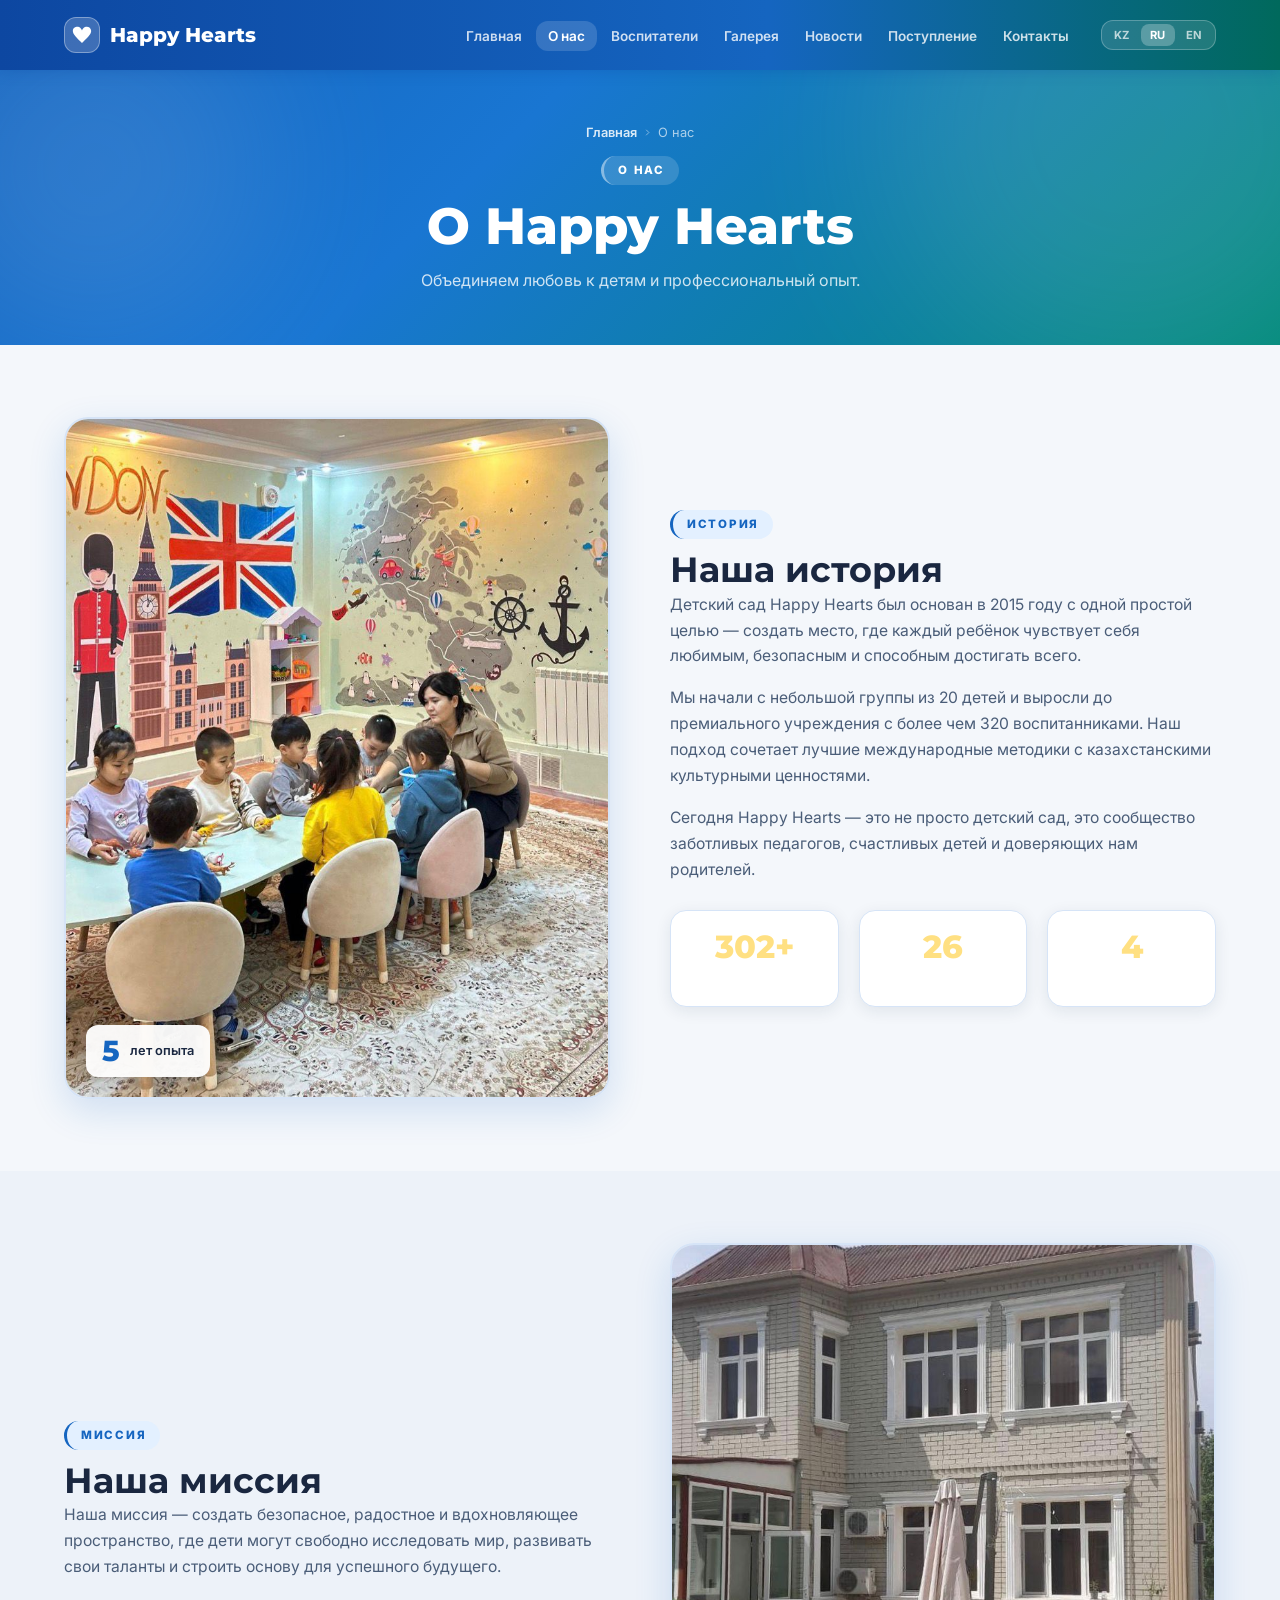
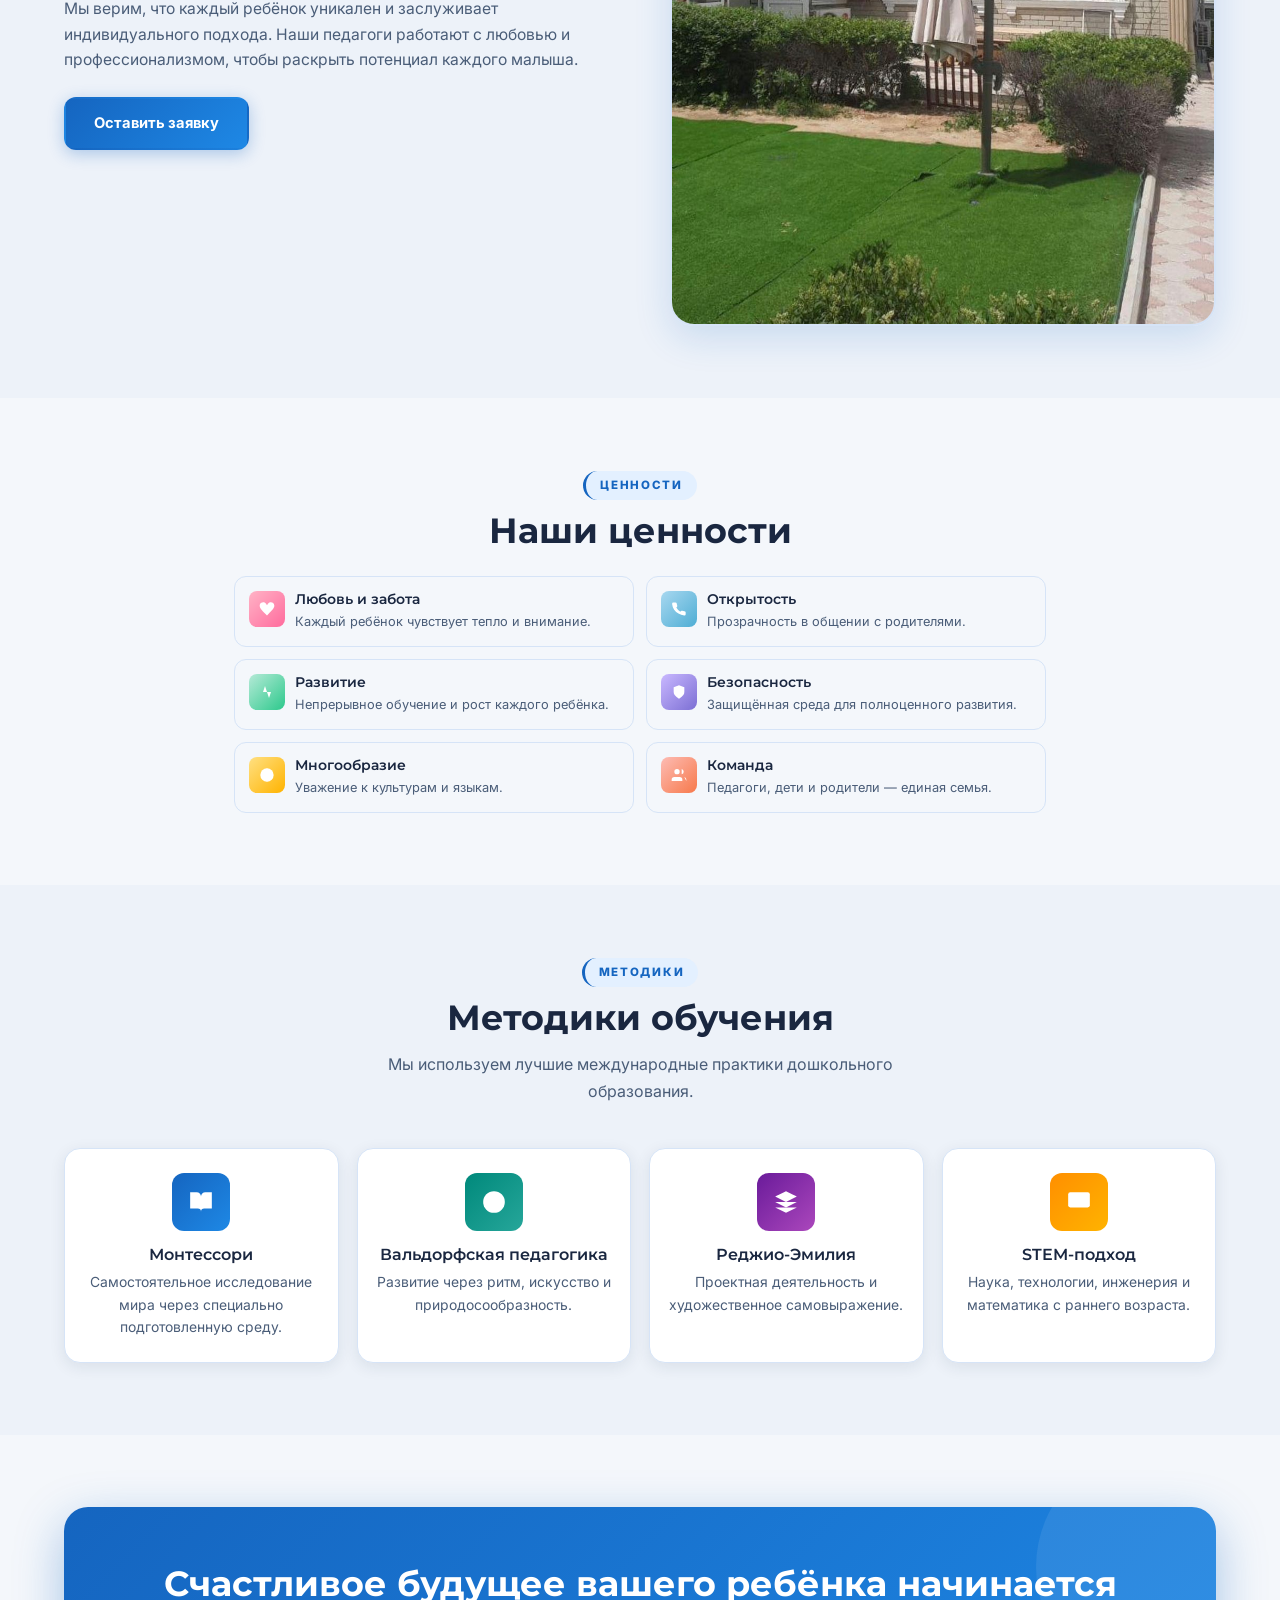
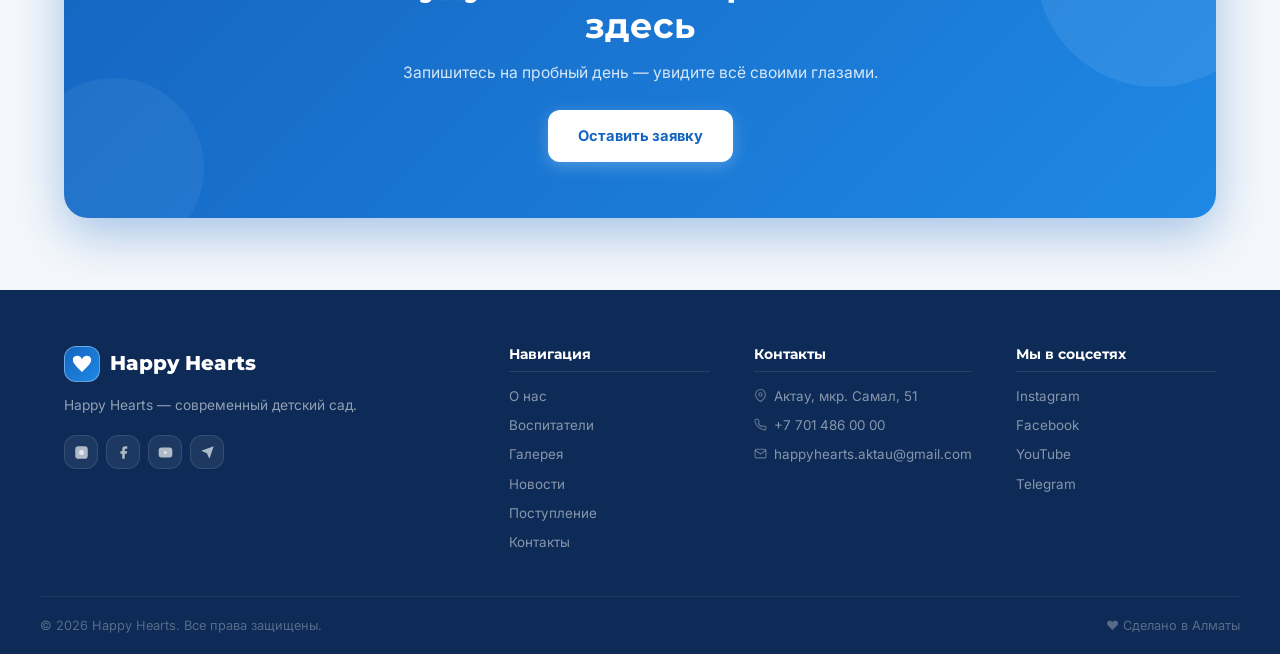
==== commit 8d572bdd: "Change years of experience from 11 to 5 Co-Authored-By: Claude Sonnet 4.6 <noreply@anthropic.com>" ====
--- a/public/about.html
+++ b/public/about.html
@@ -65,7 +65,7 @@
         <div class="about-img-wrap">
           <img src="images/photo12.jpg" alt="Здание Happy Hearts" loading="lazy">
           <div class="about-img-badge">
-            <div class="about-num">11</div>
+            <div class="about-num">5</div>
             <div class="about-lbl">лет опыта</div>
           </div>
         </div>
@@ -86,7 +86,7 @@
             <div class="stat-label" data-i18n="hero.stat2">Воспитателей</div>
           </div>
           <div class="glass-card" style="padding:20px 24px;flex:1;min-width:120px;text-align:center">
-            <div class="stat-num" data-count="11"><span class="count-num">0</span></div>
+            <div class="stat-num" data-count="5"><span class="count-num">0</span></div>
             <div class="stat-label" data-i18n="hero.stat3">Лет опыта</div>
           </div>
         </div>
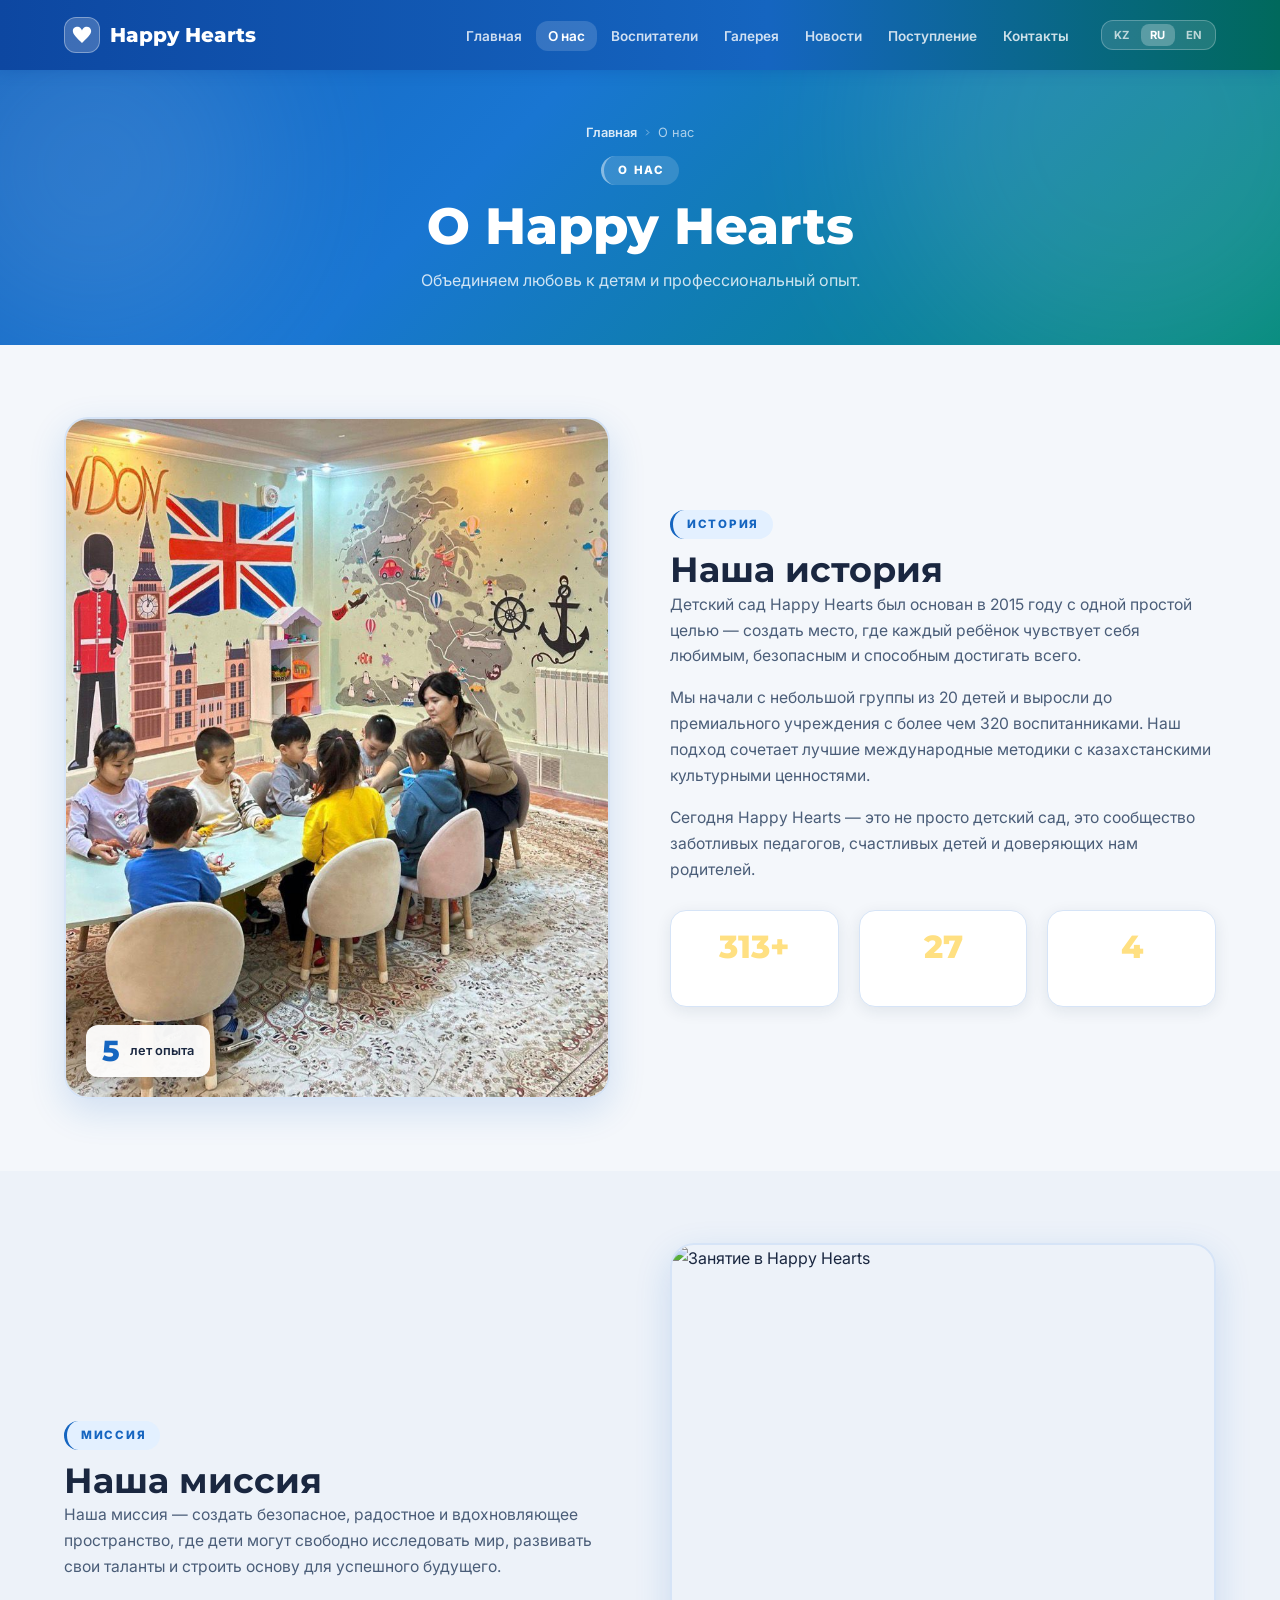
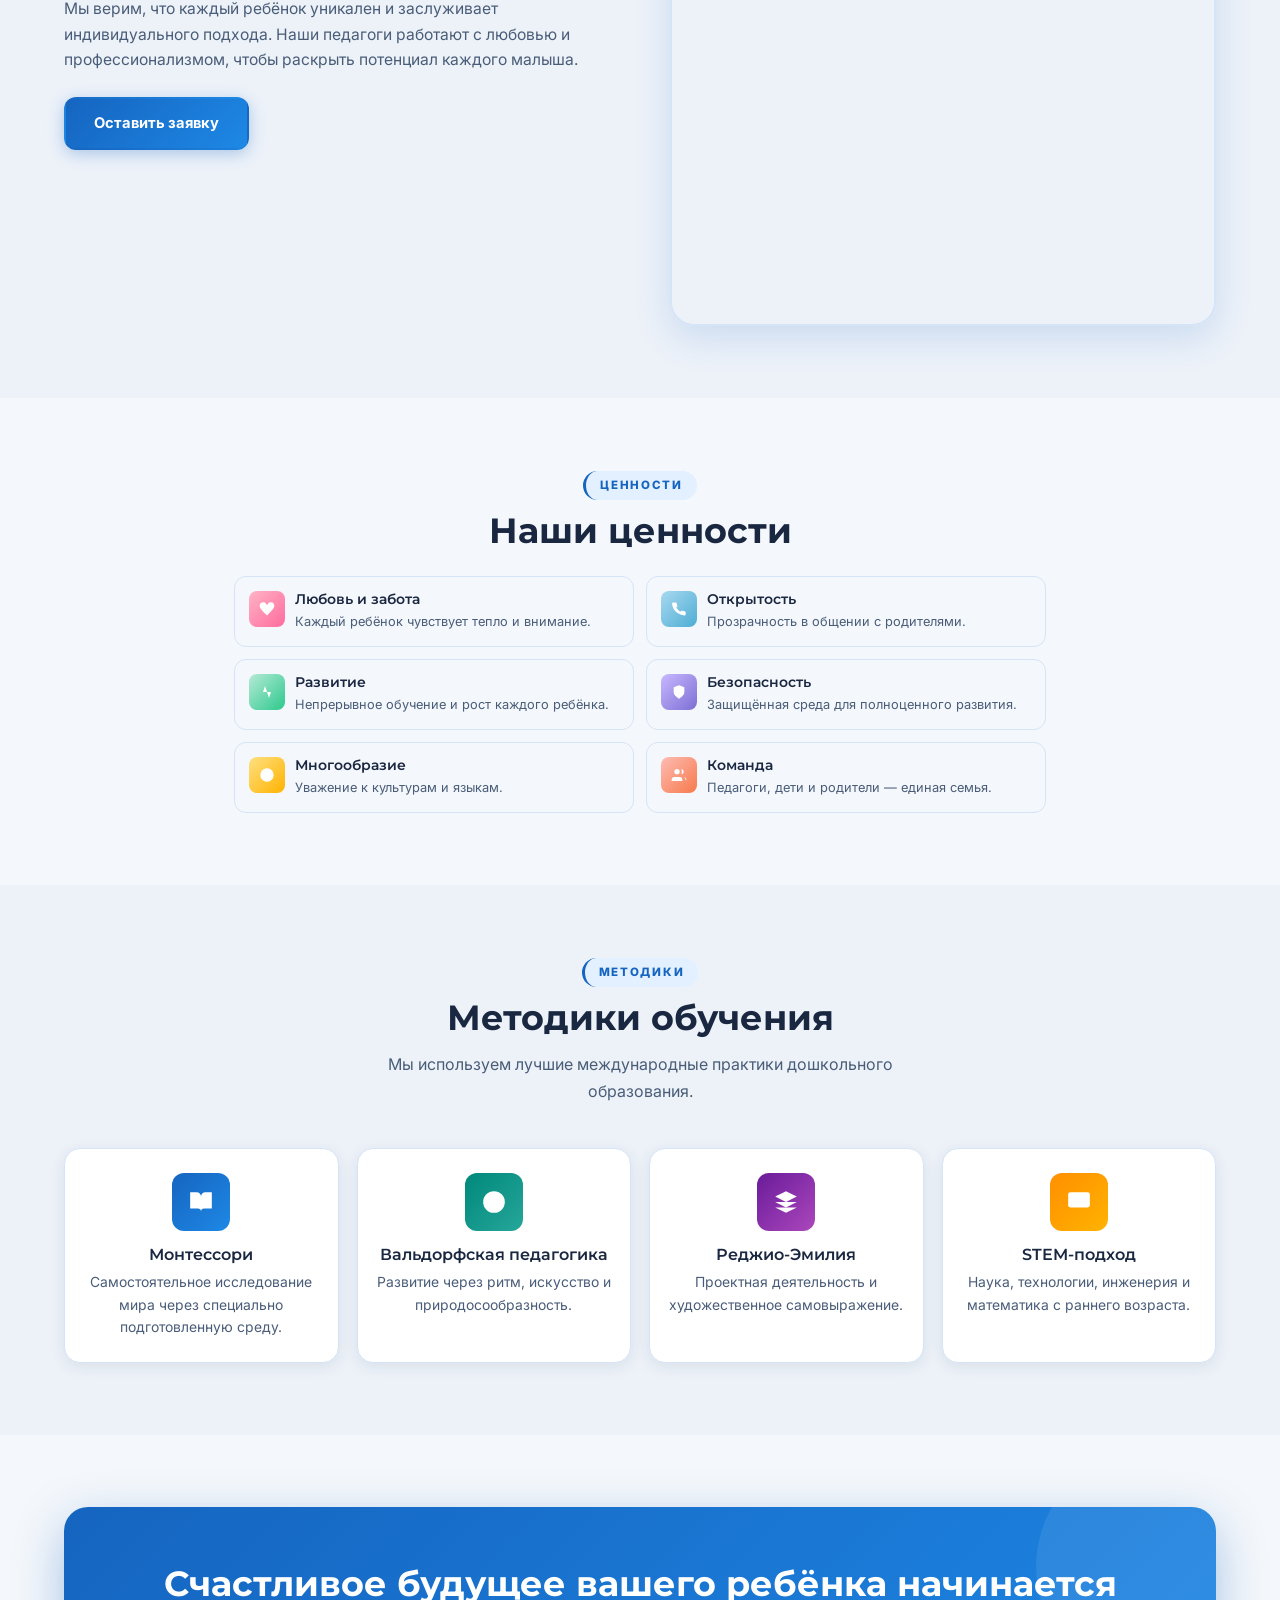
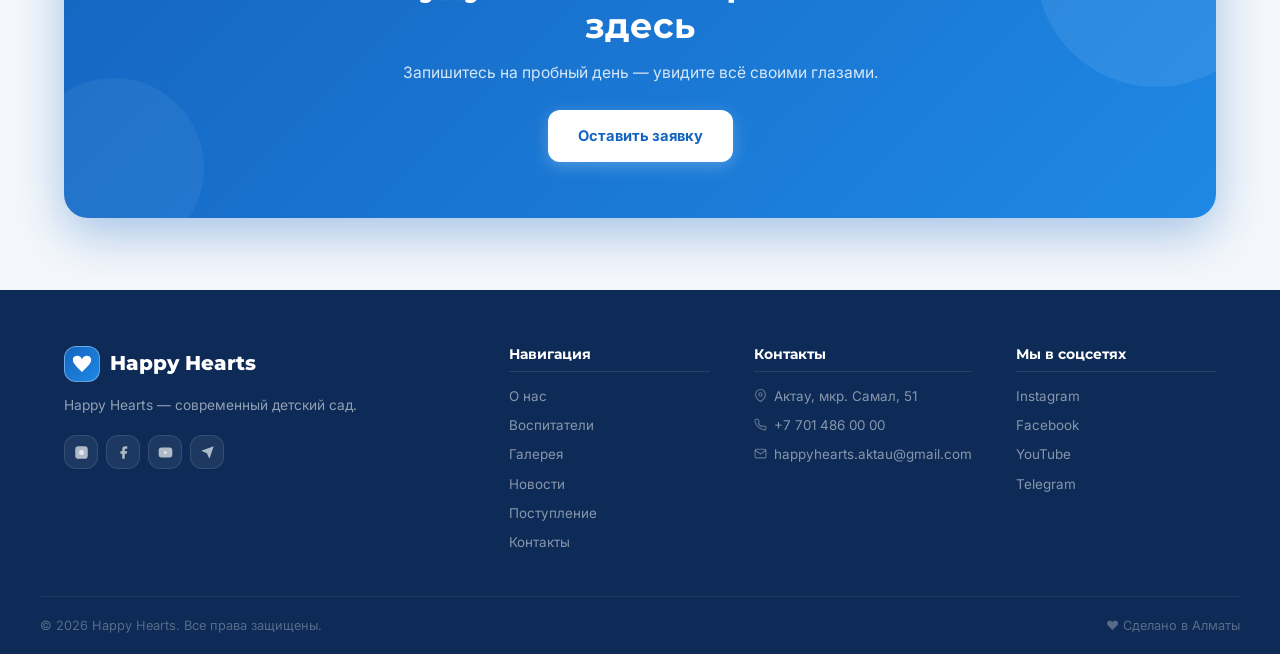
==== commit 077aa1a1: "Contacts: update public/about.html" ====
--- a/public/about.html
+++ b/public/about.html
@@ -207,13 +207,13 @@
       </div>
     </div>
     <div class="footer-col"><h4 data-i18n="footer.nav">Навигация</h4><ul><li><a href="about.html" data-i18n="nav.about">О нас</a></li><li><a href="teachers.html" data-i18n="nav.teachers">Воспитатели</a></li><li><a href="gallery.html" data-i18n="nav.gallery">Галерея</a></li><li><a href="news.html" data-i18n="nav.news">Новости</a></li><li><a href="admissions.html" data-i18n="nav.admissions">Поступление</a></li><li><a href="contacts.html" data-i18n="nav.contacts">Контакты</a></li></ul></div>
-    <div class="footer-col"><h4 data-i18n="footer.contact">Контакты</h4><ul><li><svg viewBox="0 0 24 24"><path d="M21 10c0 7-9 13-9 13s-9-6-9-13a9 9 0 0 1 18 0z"/><circle cx="12" cy="10" r="3"/></svg><span data-i18n="contact.addr.v">Актау, мкр. Самал, 51</span></li><li><svg viewBox="0 0 24 24"><path d="M22 16.92v3a2 2 0 0 1-2.18 2 19.79 19.79 0 0 1-8.63-3.07A19.5 19.5 0 0 1 4.69 13a19.79 19.79 0 0 1-3.07-8.67A2 2 0 0 1 3.6 2.18h3a2 2 0 0 1 2 1.72 12.84 12.84 0 0 0 .7 2.81 2 2 0 0 1-.45 2.11L7.91 9.91a16 16 0 0 0 6.09 6.09l.91-.91a2 2 0 0 1 2.11-.45 12.84 12.84 0 0 0 2.81.7A2 2 0 0 1 22 16.92z"/></svg><span data-i18n="contact.phone.v">+7 701 486 00 00</span></li><li><svg viewBox="0 0 24 24"><path d="M4 4h16c1.1 0 2 .9 2 2v12c0 1.1-.9 2-2 2H4c-1.1 0-2-.9-2-2V6c0-1.1.9-2 2-2z"/><polyline points="22,6 12,13 2,6"/></svg><span data-i18n="contact.email.v">happyhearts.aktau@gmail.com</span></li></ul></div>
+    <div class="footer-col"><h4 data-i18n="footer.contact">Контакты</h4><ul><li><svg viewBox="0 0 24 24"><path d="M21 10c0 7-9 13-9 13s-9-6-9-13a9 9 0 0 1 18 0z"/><circle cx="12" cy="10" r="3"/></svg><span data-i18n="contact.addr.v">г. Актау, мкр. Самал, 51</span></li><li><svg viewBox="0 0 24 24"><path d="M22 16.92v3a2 2 0 0 1-2.18 2 19.79 19.79 0 0 1-8.63-3.07A19.5 19.5 0 0 1 4.69 13a19.79 19.79 0 0 1-3.07-8.67A2 2 0 0 1 3.6 2.18h3a2 2 0 0 1 2 1.72 12.84 12.84 0 0 0 .7 2.81 2 2 0 0 1-.45 2.11L7.91 9.91a16 16 0 0 0 6.09 6.09l.91-.91a2 2 0 0 1 2.11-.45 12.84 12.84 0 0 0 2.81.7A2 2 0 0 1 22 16.92z"/></svg><span data-i18n="contact.phone.v">+7 701 486 0467</span></li><li><svg viewBox="0 0 24 24"><path d="M4 4h16c1.1 0 2 .9 2 2v12c0 1.1-.9 2-2 2H4c-1.1 0-2-.9-2-2V6c0-1.1.9-2 2-2z"/><polyline points="22,6 12,13 2,6"/></svg><span data-i18n="contact.email.v">happyhearts.aktau@gmail.com</span></li></ul></div>
     <div class="footer-col"><h4 data-i18n="footer.social">Мы в соцсетях</h4><ul><li><a href="#">Instagram</a></li><li><a href="#">Facebook</a></li><li><a href="#">YouTube</a></li><li><a href="#">Telegram</a></li></ul></div>
   </div>
   <div class="container footer-bottom"><span data-i18n="footer.copy">© 2026 Happy Hearts. Все права защищены.</span><span data-i18n="footer.made">❤️ Сделано в Алматы</span></div>
 </footer>
 
-<a class="wa-btn" href="https://wa.me/77014860000" target="_blank" rel="noopener" aria-label="WhatsApp"><div class="wa-icon"><svg viewBox="0 0 24 24"><path d="M17.5 14.4c-.3-.1-1.7-.8-2-.9-.3-.1-.5-.1-.7.1-.2.3-.7.9-.9 1.1-.2.2-.3.2-.6.1-1.7-.9-2.9-1.6-4.1-3.6-.3-.5.3-.5.9-1.6.1-.2.1-.4 0-.5 0-.1-.7-1.6-.9-2.2-.2-.6-.5-.5-.7-.5h-.6c-.2 0-.5.1-.8.4s-1.1 1-1.1 2.5 1.1 2.9 1.3 3.1c.2.3 2.2 3.4 5.4 4.8.7.3 1.3.5 1.8.6.7.2 1.4.2 1.9.1.6-.1 1.7-.7 2-1.4.2-.7.2-1.2.2-1.4-.1-.1-.3-.2-.6-.3zM12 2C6.5 2 2 6.5 2 12c0 1.8.5 3.4 1.3 4.9L2 22l5.3-1.3c1.4.7 3 1.1 4.7 1.1 5.5 0 10-4.5 10-10S17.5 2 12 2zm0 18c-1.5 0-3-.4-4.3-1.2l-.3-.2-3.1.8.8-3-.2-.3C4.4 14.9 4 13.5 4 12c0-4.4 3.6-8 8-8s8 3.6 8 8-3.6 8-8 8z"/></svg></div><span class="wa-tooltip" data-i18n="wa.tooltip">Написать в WhatsApp</span></a>
+<a class="wa-btn" href="https://wa.me/77014860467" target="_blank" rel="noopener" aria-label="WhatsApp"><div class="wa-icon"><svg viewBox="0 0 24 24"><path d="M17.5 14.4c-.3-.1-1.7-.8-2-.9-.3-.1-.5-.1-.7.1-.2.3-.7.9-.9 1.1-.2.2-.3.2-.6.1-1.7-.9-2.9-1.6-4.1-3.6-.3-.5.3-.5.9-1.6.1-.2.1-.4 0-.5 0-.1-.7-1.6-.9-2.2-.2-.6-.5-.5-.7-.5h-.6c-.2 0-.5.1-.8.4s-1.1 1-1.1 2.5 1.1 2.9 1.3 3.1c.2.3 2.2 3.4 5.4 4.8.7.3 1.3.5 1.8.6.7.2 1.4.2 1.9.1.6-.1 1.7-.7 2-1.4.2-.7.2-1.2.2-1.4-.1-.1-.3-.2-.6-.3zM12 2C6.5 2 2 6.5 2 12c0 1.8.5 3.4 1.3 4.9L2 22l5.3-1.3c1.4.7 3 1.1 4.7 1.1 5.5 0 10-4.5 10-10S17.5 2 12 2zm0 18c-1.5 0-3-.4-4.3-1.2l-.3-.2-3.1.8.8-3-.2-.3C4.4 14.9 4 13.5 4 12c0-4.4 3.6-8 8-8s8 3.6 8 8-3.6 8-8 8z"/></svg></div><span class="wa-tooltip" data-i18n="wa.tooltip">Написать в WhatsApp</span></a>
 <button class="back-top" aria-label="Back to top"><svg viewBox="0 0 24 24"><polyline points="18 15 12 9 6 15"/></svg></button>
 <script src="js/script.js"></script>
 </body>
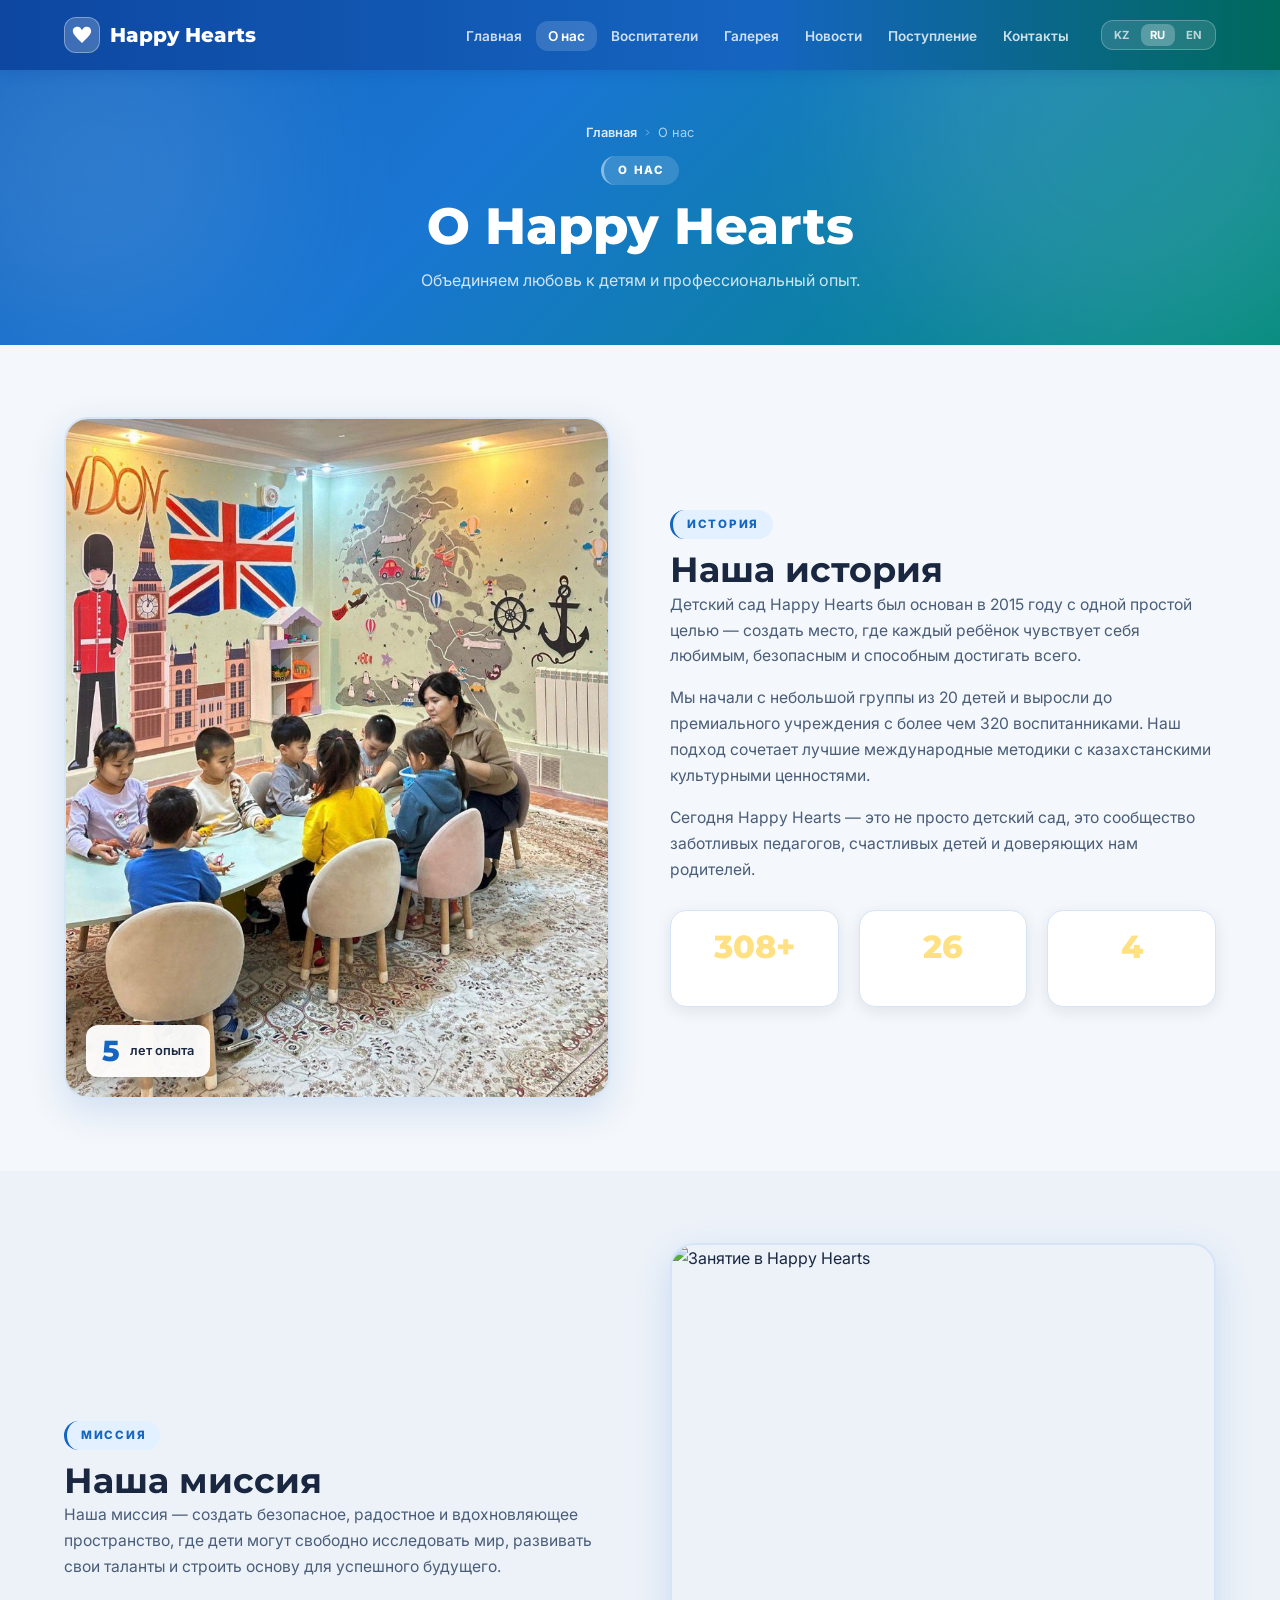
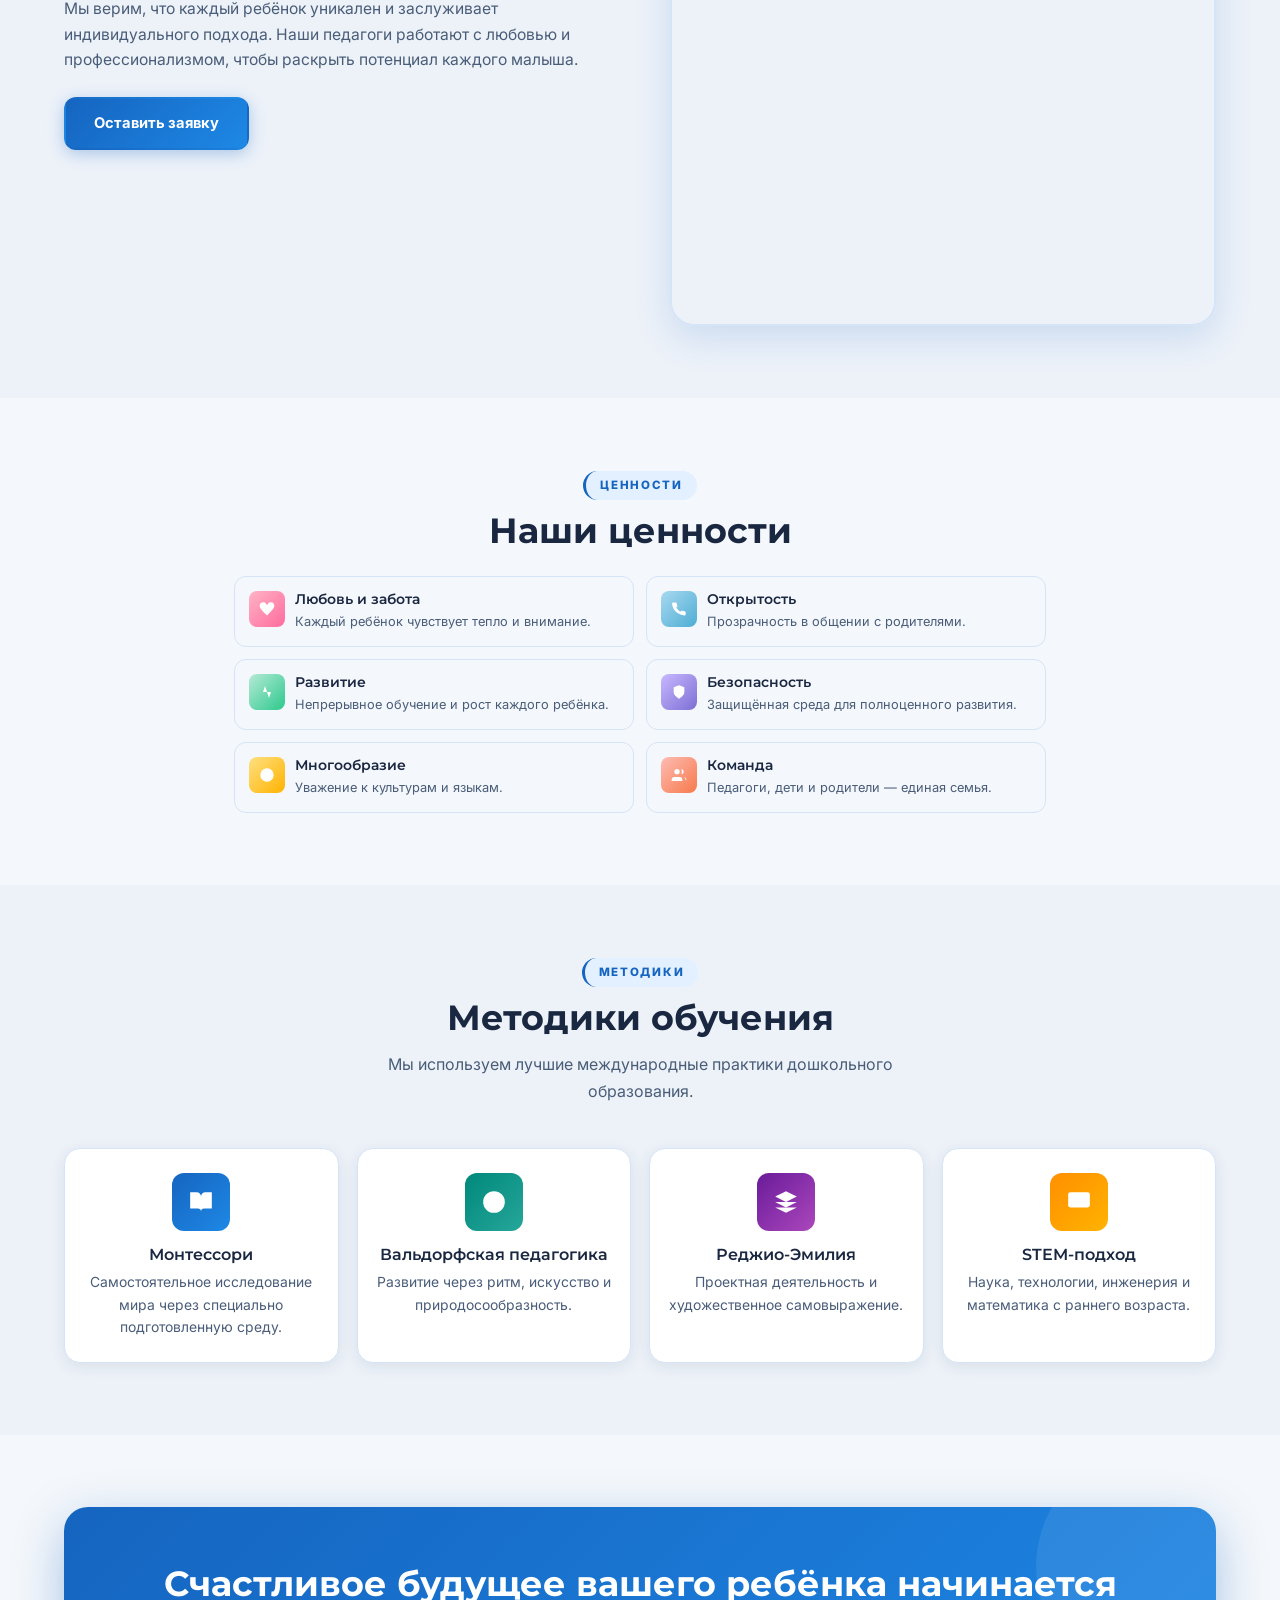
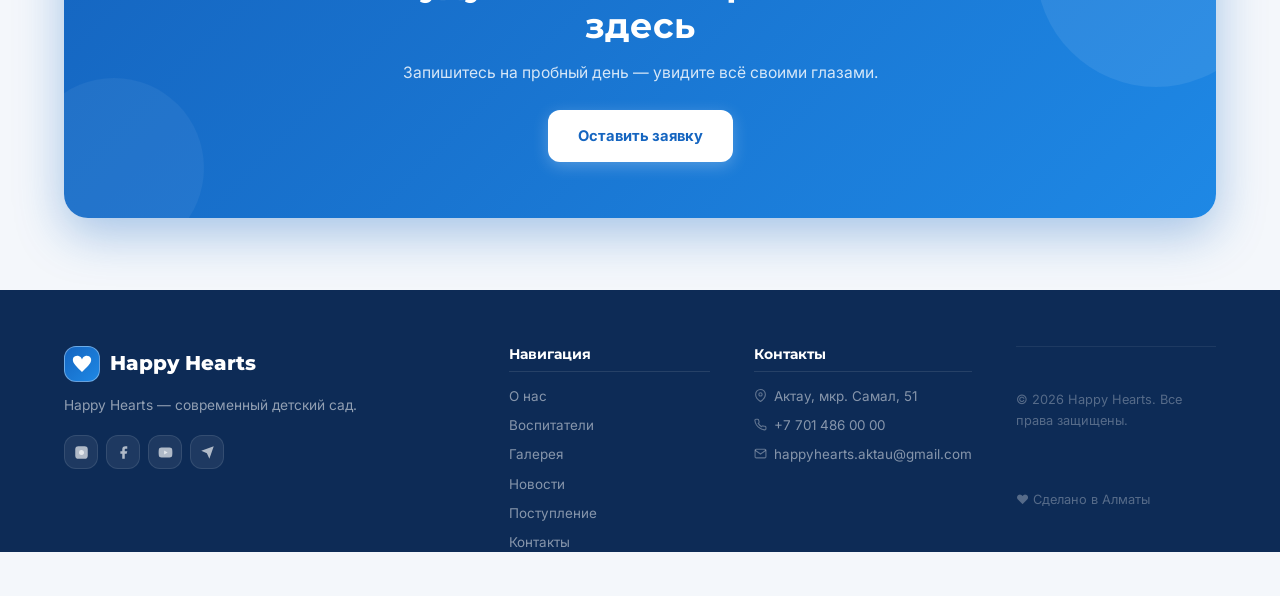
==== commit ce9c6ef2: "Footer: remove social section, update phone to +7 771 486 04 67 Co-Authored-By: Claude Sonnet 4.6 <n" ====
--- a/public/about.html
+++ b/public/about.html
@@ -207,13 +207,12 @@
       </div>
     </div>
     <div class="footer-col"><h4 data-i18n="footer.nav">Навигация</h4><ul><li><a href="about.html" data-i18n="nav.about">О нас</a></li><li><a href="teachers.html" data-i18n="nav.teachers">Воспитатели</a></li><li><a href="gallery.html" data-i18n="nav.gallery">Галерея</a></li><li><a href="news.html" data-i18n="nav.news">Новости</a></li><li><a href="admissions.html" data-i18n="nav.admissions">Поступление</a></li><li><a href="contacts.html" data-i18n="nav.contacts">Контакты</a></li></ul></div>
-    <div class="footer-col"><h4 data-i18n="footer.contact">Контакты</h4><ul><li><svg viewBox="0 0 24 24"><path d="M21 10c0 7-9 13-9 13s-9-6-9-13a9 9 0 0 1 18 0z"/><circle cx="12" cy="10" r="3"/></svg><span data-i18n="contact.addr.v">г. Актау, мкр. Самал, 51</span></li><li><svg viewBox="0 0 24 24"><path d="M22 16.92v3a2 2 0 0 1-2.18 2 19.79 19.79 0 0 1-8.63-3.07A19.5 19.5 0 0 1 4.69 13a19.79 19.79 0 0 1-3.07-8.67A2 2 0 0 1 3.6 2.18h3a2 2 0 0 1 2 1.72 12.84 12.84 0 0 0 .7 2.81 2 2 0 0 1-.45 2.11L7.91 9.91a16 16 0 0 0 6.09 6.09l.91-.91a2 2 0 0 1 2.11-.45 12.84 12.84 0 0 0 2.81.7A2 2 0 0 1 22 16.92z"/></svg><span data-i18n="contact.phone.v">+7 701 486 0467</span></li><li><svg viewBox="0 0 24 24"><path d="M4 4h16c1.1 0 2 .9 2 2v12c0 1.1-.9 2-2 2H4c-1.1 0-2-.9-2-2V6c0-1.1.9-2 2-2z"/><polyline points="22,6 12,13 2,6"/></svg><span data-i18n="contact.email.v">happyhearts.aktau@gmail.com</span></li></ul></div>
-    <div class="footer-col"><h4 data-i18n="footer.social">Мы в соцсетях</h4><ul><li><a href="#">Instagram</a></li><li><a href="#">Facebook</a></li><li><a href="#">YouTube</a></li><li><a href="#">Telegram</a></li></ul></div>
-  </div>
+    <div class="footer-col"><h4 data-i18n="footer.contact">Контакты</h4><ul><li><svg viewBox="0 0 24 24"><path d="M21 10c0 7-9 13-9 13s-9-6-9-13a9 9 0 0 1 18 0z"/><circle cx="12" cy="10" r="3"/></svg><span data-i18n="contact.addr.v">г. Актау, мкр. Самал, 51</span></li><li><svg viewBox="0 0 24 24"><path d="M22 16.92v3a2 2 0 0 1-2.18 2 19.79 19.79 0 0 1-8.63-3.07A19.5 19.5 0 0 1 4.69 13a19.79 19.79 0 0 1-3.07-8.67A2 2 0 0 1 3.6 2.18h3a2 2 0 0 1 2 1.72 12.84 12.84 0 0 0 .7 2.81 2 2 0 0 1-.45 2.11L7.91 9.91a16 16 0 0 0 6.09 6.09l.91-.91a2 2 0 0 1 2.11-.45 12.84 12.84 0 0 0 2.81.7A2 2 0 0 1 22 16.92z"/></svg><span data-i18n="contact.phone.v">+7 771 486 04 67</span></li><li><svg viewBox="0 0 24 24"><path d="M4 4h16c1.1 0 2 .9 2 2v12c0 1.1-.9 2-2 2H4c-1.1 0-2-.9-2-2V6c0-1.1.9-2 2-2z"/><polyline points="22,6 12,13 2,6"/></svg><span data-i18n="contact.email.v">happyhearts.aktau@gmail.com</span></li></ul></div>
+    
   <div class="container footer-bottom"><span data-i18n="footer.copy">© 2026 Happy Hearts. Все права защищены.</span><span data-i18n="footer.made">❤️ Сделано в Алматы</span></div>
 </footer>
 
-<a class="wa-btn" href="https://wa.me/77014860467" target="_blank" rel="noopener" aria-label="WhatsApp"><div class="wa-icon"><svg viewBox="0 0 24 24"><path d="M17.5 14.4c-.3-.1-1.7-.8-2-.9-.3-.1-.5-.1-.7.1-.2.3-.7.9-.9 1.1-.2.2-.3.2-.6.1-1.7-.9-2.9-1.6-4.1-3.6-.3-.5.3-.5.9-1.6.1-.2.1-.4 0-.5 0-.1-.7-1.6-.9-2.2-.2-.6-.5-.5-.7-.5h-.6c-.2 0-.5.1-.8.4s-1.1 1-1.1 2.5 1.1 2.9 1.3 3.1c.2.3 2.2 3.4 5.4 4.8.7.3 1.3.5 1.8.6.7.2 1.4.2 1.9.1.6-.1 1.7-.7 2-1.4.2-.7.2-1.2.2-1.4-.1-.1-.3-.2-.6-.3zM12 2C6.5 2 2 6.5 2 12c0 1.8.5 3.4 1.3 4.9L2 22l5.3-1.3c1.4.7 3 1.1 4.7 1.1 5.5 0 10-4.5 10-10S17.5 2 12 2zm0 18c-1.5 0-3-.4-4.3-1.2l-.3-.2-3.1.8.8-3-.2-.3C4.4 14.9 4 13.5 4 12c0-4.4 3.6-8 8-8s8 3.6 8 8-3.6 8-8 8z"/></svg></div><span class="wa-tooltip" data-i18n="wa.tooltip">Написать в WhatsApp</span></a>
+<a class="wa-btn" href="https://wa.me/77714860467" target="_blank" rel="noopener" aria-label="WhatsApp"><div class="wa-icon"><svg viewBox="0 0 24 24"><path d="M17.5 14.4c-.3-.1-1.7-.8-2-.9-.3-.1-.5-.1-.7.1-.2.3-.7.9-.9 1.1-.2.2-.3.2-.6.1-1.7-.9-2.9-1.6-4.1-3.6-.3-.5.3-.5.9-1.6.1-.2.1-.4 0-.5 0-.1-.7-1.6-.9-2.2-.2-.6-.5-.5-.7-.5h-.6c-.2 0-.5.1-.8.4s-1.1 1-1.1 2.5 1.1 2.9 1.3 3.1c.2.3 2.2 3.4 5.4 4.8.7.3 1.3.5 1.8.6.7.2 1.4.2 1.9.1.6-.1 1.7-.7 2-1.4.2-.7.2-1.2.2-1.4-.1-.1-.3-.2-.6-.3zM12 2C6.5 2 2 6.5 2 12c0 1.8.5 3.4 1.3 4.9L2 22l5.3-1.3c1.4.7 3 1.1 4.7 1.1 5.5 0 10-4.5 10-10S17.5 2 12 2zm0 18c-1.5 0-3-.4-4.3-1.2l-.3-.2-3.1.8.8-3-.2-.3C4.4 14.9 4 13.5 4 12c0-4.4 3.6-8 8-8s8 3.6 8 8-3.6 8-8 8z"/></svg></div><span class="wa-tooltip" data-i18n="wa.tooltip">Написать в WhatsApp</span></a>
 <button class="back-top" aria-label="Back to top"><svg viewBox="0 0 24 24"><polyline points="18 15 12 9 6 15"/></svg></button>
 <script src="js/script.js"></script>
 </body>
